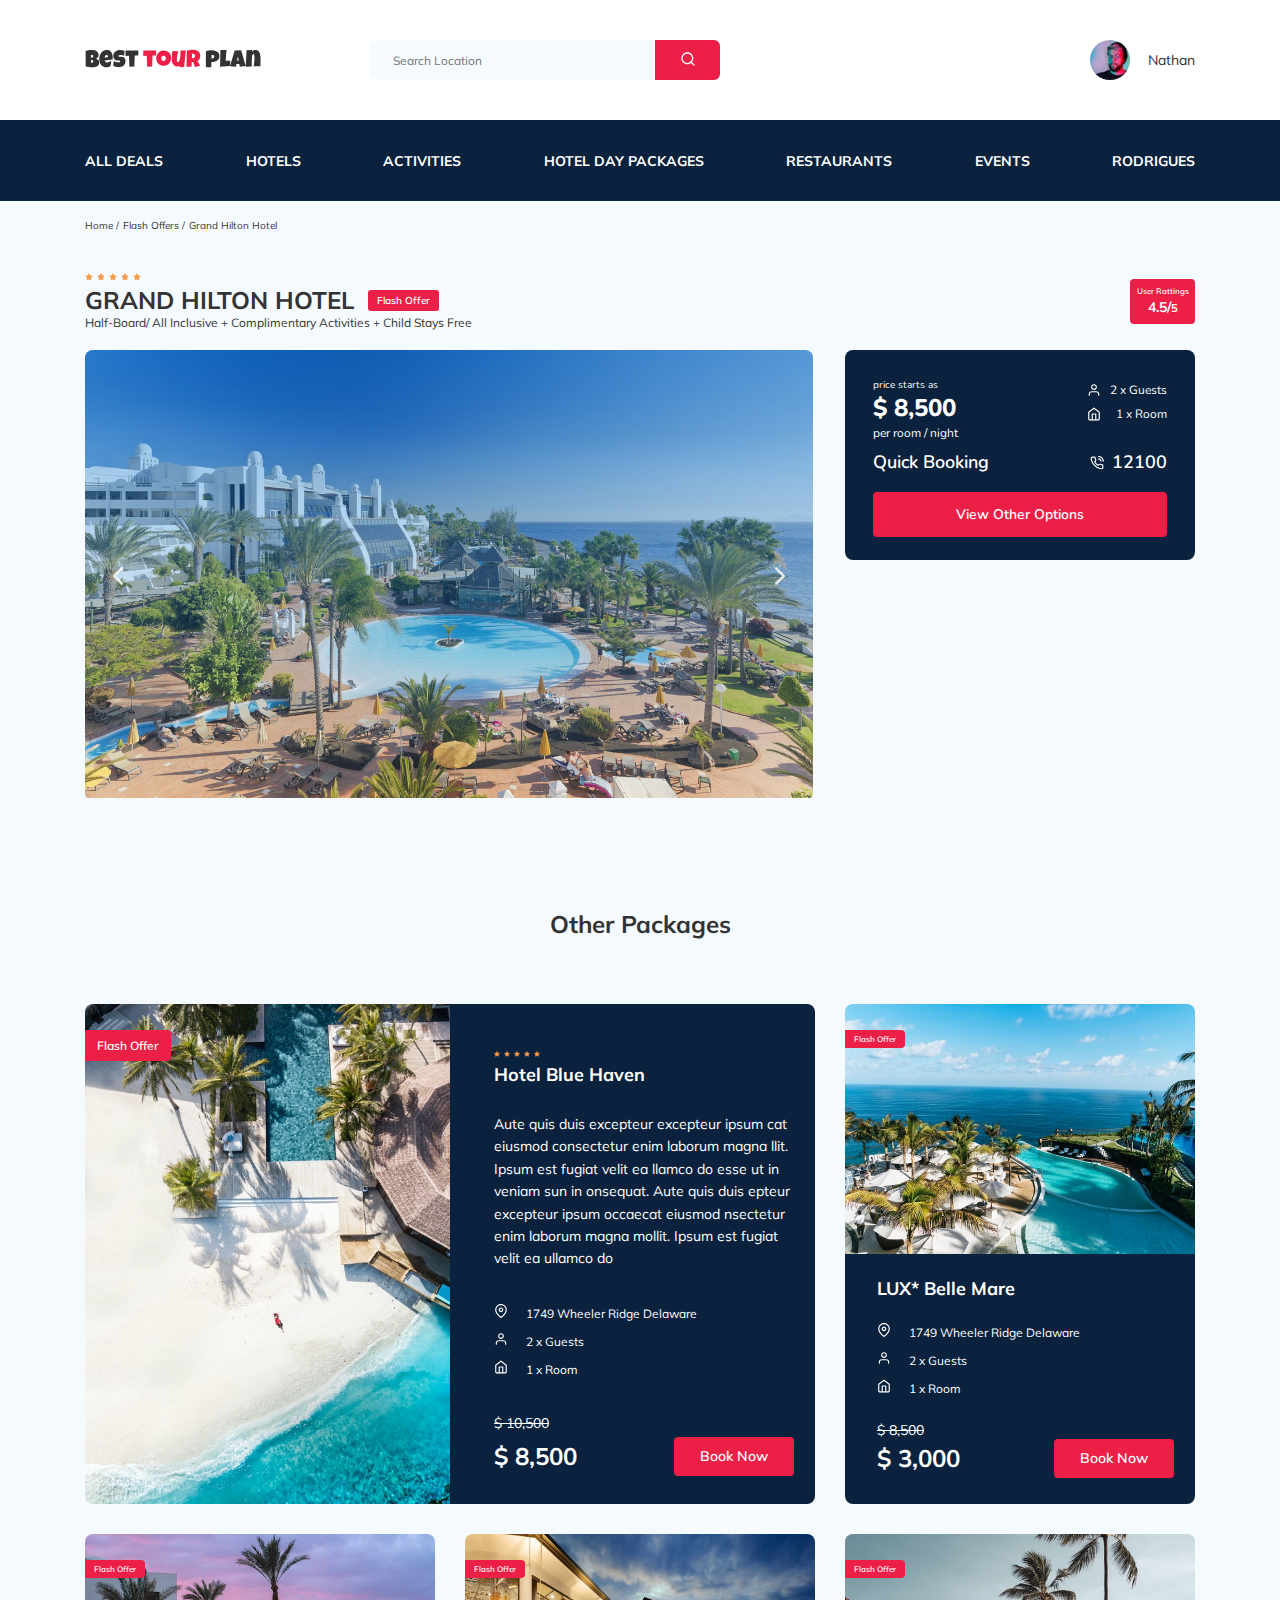
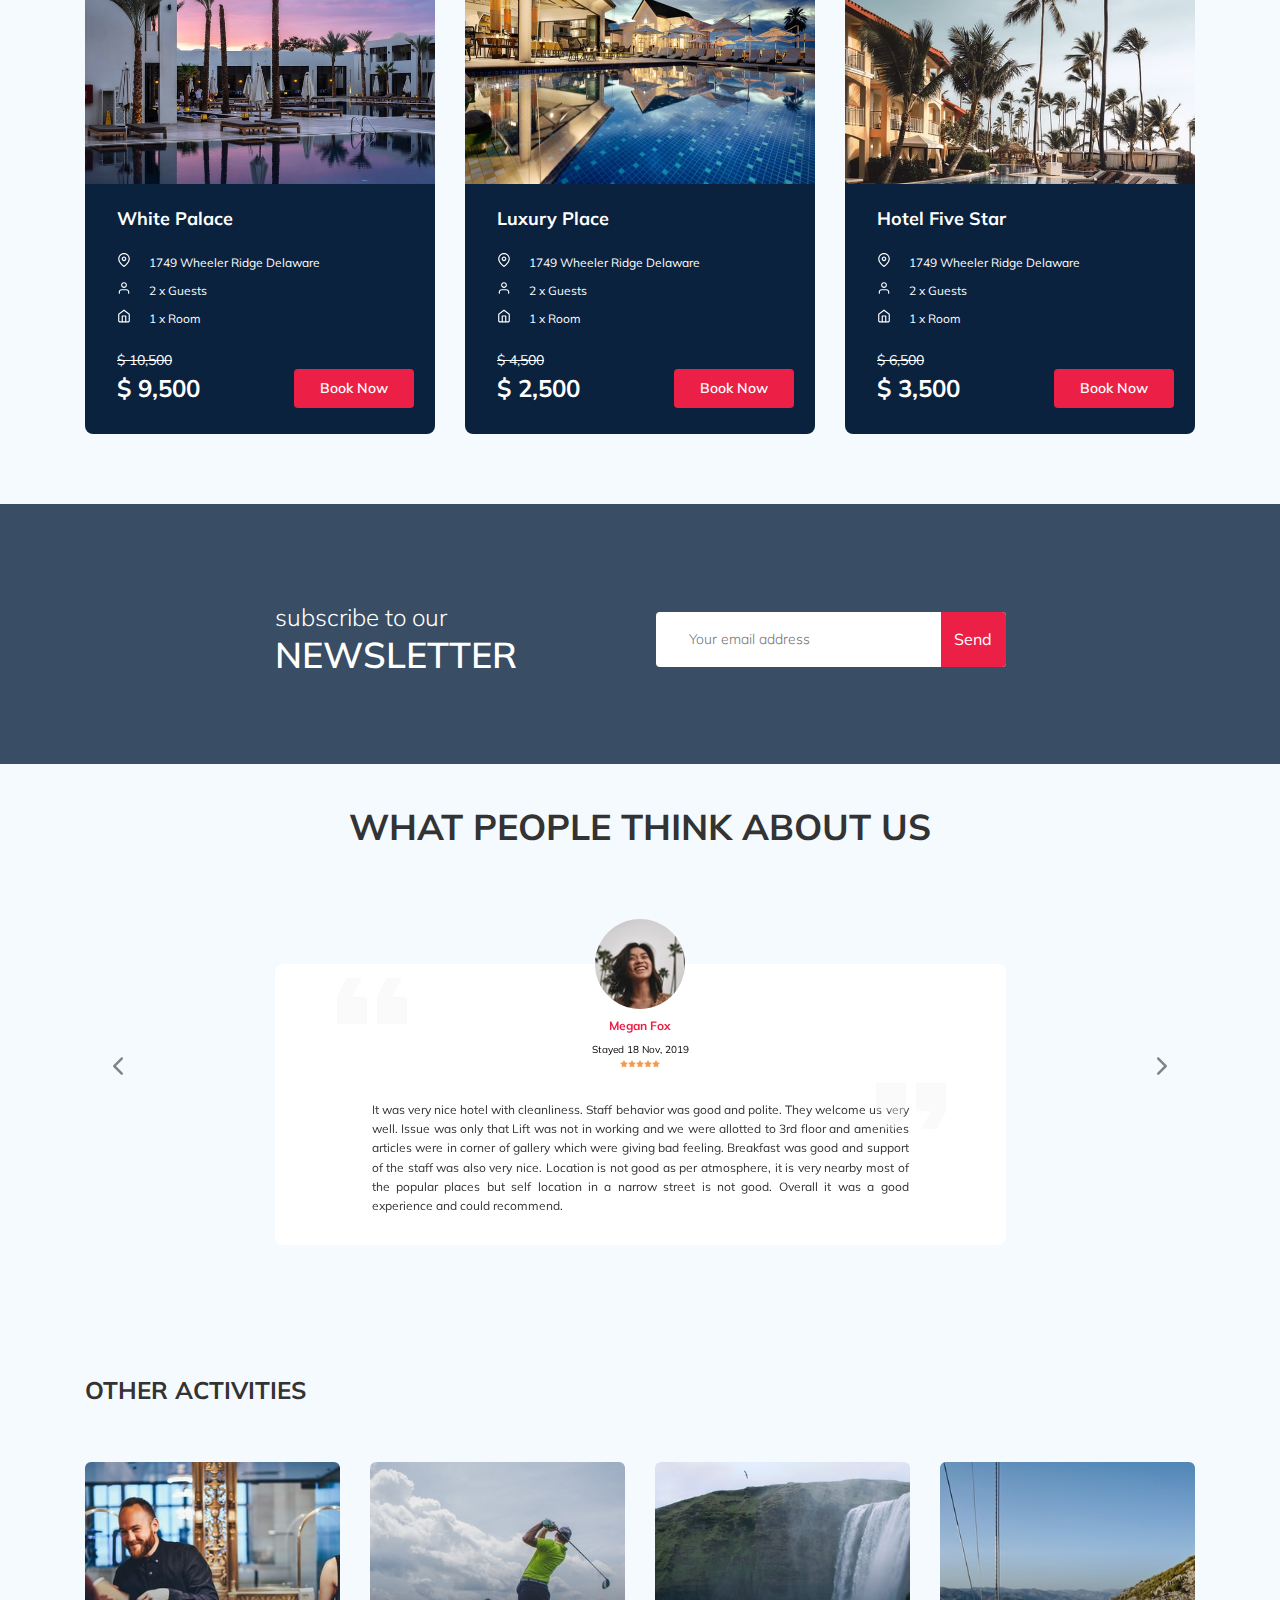
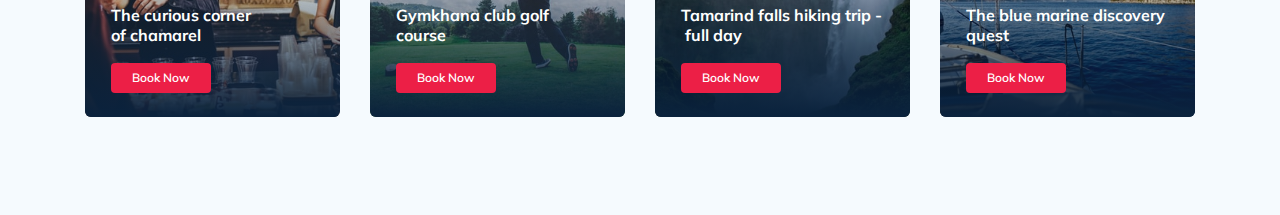
==== index.html @ cb823358 "create: fix grid elements" ====
<!DOCTYPE html>
<html lang="en">
  <head>
    <meta charset="UTF-8" />
    <meta http-equiv="X-UA-Compatible" content="IE=edge" />
    <meta name="viewport" content="width=device-width, initial-scale=1.0" />
    <link rel="stylesheet" href="css/style.css" />
    <link rel="stylesheet" href="css/swiper-bundle.min.css" />
    <script
      src="https://api-maps.yandex.ru/2.0-stable/?apikey=7d794b57-9ad5-429c-b20e-deec4b09da31&load=package.standard&lang=ru-RU"
      type="text/javascript"
    ></script>
    <title>Best Tour Plan - Hotel Booking</title>
    <link rel="preconnect" href="https://fonts.googleapis.com" />
    <link rel="preconnect" href="https://fonts.gstatic.com" crossorigin />
    <link
      href="https://fonts.googleapis.com/css2?family=Mulish:wght@400;700&family=Nunito:wght@400;600;700;800&display=swap"
      rel="stylesheet"
    />
    <script
      src="https://api-maps.yandex.ru/2.0/?load=package.standard&amp;lang=ru-RU&amp;apikey=<7d794b57-9ad5-429c-b20e-deec4b09da31>"
      type="text/javascript"
    ></script>
  </head>
  <body>
    <header class="navbar">
      <div class="container">
        <div class="navbar-top">
          <a href="#" class="logo">
            <img
              src="img/horizontal-logo.svg"
              alt="Logo: Best tour plan"
              class="logo__image"
            />
          </a>

          <form action="#" class="search navbar__search">
            <input
              type="text"
              class="search__input"
              placeholder="Search Location"
            />
            <button class="search__button">
              <img
                src="img/search.svg"
                class="search__icon"
                alt="icon: search"
              />
            </button>
          </form>

          <a href="#" class="user navbar__user">
            <img
              src="img/user-avatar.jpg"
              alt="user avatar"
              class="user__avatar"
            />
            <span class="user__name">Nathan</span>
          </a>
          <!-- /.user -->
          <button class="menu-button navbar-top__menu-button">
            <span class="menu-button__line"></span>
            <span class="menu-button__line"></span>
            <span class="menu-button__line"></span>
          </button>
        </div>
        <!-- navbar-top -->
      </div>
      <!-- /.container -->
      <div class="navbar-bottom">
        <div class="container">
          <ul class="navbar-menu">
            <li class="navbar-menu__item">
              <a href="#" class="navbar-menu__link">All Deals</a>
            </li>
            <li class="navbar-menu__item">
              <a href="#" class="navbar-menu__link">Hotels</a>
            </li>
            <li class="navbar-menu__item">
              <a href="#" class="navbar-menu__link">Activities</a>
            </li>
            <li class="navbar-menu__item">
              <a href="#" class="navbar-menu__link">Hotel Day Packages</a>
            </li>
            <li class="navbar-menu__item">
              <a href="#" class="navbar-menu__link">Restaurants</a>
            </li>
            <li class="navbar-menu__item">
              <a href="#" class="navbar-menu__link">Events</a>
            </li>
            <li class="navbar-menu__item">
              <a href="#" class="navbar-menu__link">Rodrigues</a>
            </li>
          </ul>
        </div>
        <!-- /.container -->
      </div>
      <!-- /.navbar-bottom -->
    </header>
    <nav class="breadcrump">
      <div class="container">
        <ul class="breadcrump-list">
          <li class="breadcrump-list__item">
            <a href="#" class="breadcrump-list__link">Home</a>
          </li>
          <li class="breadcrump-list__item">
            <a href="#" class="breadcrump-list__link">Flash Offers</a>
          </li>
          <li class="breadcrump-list__item">Grand Hilton Hotel</li>
        </ul>
      </div>
    </nav>
    <!-- /.breadcrump -->
    <section class="hotel">
      <div class="container">
        <div class="hotel-info">
          <div class="hotel-info__text">
            <div class="hotel-wrapper">
              <div class="stars">
                <img class="stars__img" src="img/Star.svg" alt="Star" />
                <img class="stars__img" src="img/Star.svg" alt="Star" />
                <img class="stars__img" src="img/Star.svg" alt="Star" />
                <img class="stars__img" src="img/Star.svg" alt="Star" />
                <img class="stars__img" src="img/Star.svg" alt="Star" />
              </div>
              <h1 class="hotel-name hotel-info__name">GRAND HILTON HOTEL</h1>
              <span class="offer hotel-info__offer">Flash Offer</span>
            </div>
            <!-- /.hotel-wrapper -->
            <p class="hotel-description hotel-info__description">
              Half-Board/ All Inclusive + Complimentary Activities + Child Stays
              Free
            </p>
          </div>
          <!-- /.hotel-info__text -->
          <div class="rating hotel-info__rating">
            <span class="rating__text">User Rattings</span>
            <span class="rating__counter">4.5/<small>5</small></span>
          </div>
          <!-- /.hotel-info__rating -->
        </div>
        <!-- /.hotel-info -->
        <div class="hotel-grid">
          <!-- Slider main container -->
          <div class="swiper-container hotel-slider hotel__slider">
            <!-- Additional required wrapper -->
            <div class="swiper-wrapper">
              <!-- Slides -->
              <div class="swiper-slide hotel-slider__item">
                <img
                  src="img/hotel-1.jpg"
                  class="swipe-img"
                  alt="Hotel photo"
                />
              </div>
              <div class="swiper-slide hotel-slider__item">
                <img
                  src="img/hotel-2.jpg"
                  class="swipe-img"
                  alt="Hotel photo"
                />
              </div>
              <div class="swiper-slide hotel-slider__item">
                <img
                  src="img/hotel-3.jpg"
                  class="swipe-img"
                  alt="Hotel photo"
                />
              </div>
              <div class="swiper-slide hotel-slider__item">
                <img
                  src="img/hotel-4.jpg"
                  class="swipe-img"
                  alt="Hotel photo"
                />
              </div>
              <div class="swiper-slide hotel-slider__item">
                <img
                  src="img/hotel-5.jpg"
                  class="swipe-img"
                  alt="Hotel photo"
                />
              </div>
            </div>
            <!-- If we need navigation buttons -->
            <button
              class="hotel-slider__button hotel-slider__button--prev"
            ></button>
            <button
              class="hotel-slider__button hotel-slider__button--next"
            ></button>
          </div>
          <!-- /.swiper-container -->
          <div class="hotel-right">
            <div class="booking">
              <div class="booking__info">
                <div class="booking__price">
                  <span class="booking__start">price starts as</span>
                  <strong class="booking__pricetag">$ 8,500</strong>
                  <span class="booking__per-room">per room / night</span>
                </div>
                <div class="booking__room">
                  <div class="booking__text">
                    <img
                      src="img/user.svg"
                      alt="icon: user"
                      class="booking__icon"
                    />
                    <span class="booking__description">2 x Guests</span>
                  </div>
                  <div class="booking__text">
                    <img
                      src="img/home.svg"
                      alt="icon: home"
                      class="booking__icon"
                    />
                    <span class="booking__description">1 x Room</span>
                  </div>
                </div>
                <!-- /.booking__room -->
              </div>
              <!-- /.booking__info -->
              <div class="booking__call-center">
                <span class="booking__call-text">Quick Booking</span>
                <a href="tel:12100" class="booking__call-num">
                  <img
                    src="img/phone-call.svg"
                    alt="icon:phone-call"
                    class="booking__call-icon"
                  />
                  <span class="booking__num">12100</span>
                </a>
              </div>
              <!-- /.booking__call-center -->
              <button class="button booking__button">View Other Options</button>
            </div>
            <!-- /.booking -->
            <div id="map" style="width: 347px; height: 213px"></div>
            <!-- /.map -->
          </div>
        </div>
        <!-- /.hotel-right -->
        <!-- /.hotel-grid -->
      </div>
    </section>
    <!-- /.hotel -->
    <section class="other">
      <div class="container">
        <h2 class="other-title">Other Packages</h2>
        <div class="other-package">
          <div class="package-card-0">
            <div class="package-card-1">
              <img
                src="img/other/photo-1.jpg"
                alt="Hotel photo"
                class="package-card-1__img"
              />
              <span class="flash-sale">Flash Offer</span>
            </div>
            <!-- /.package-card-1 -->
            <div class="package-card-2">
              <div class="package-card-2__stars">
                <img
                  class="package-card-2__stars--img"
                  src="img/Star.svg"
                  alt="Star"
                />
                <img
                  class="package-card-2__stars--img"
                  src="img/Star.svg"
                  alt="Star"
                />
                <img
                  class="package-card-2__stars--img"
                  src="img/Star.svg"
                  alt="Star"
                />
                <img
                  class="package-card-2__stars--img"
                  src="img/Star.svg"
                  alt="Star"
                />
                <img
                  class="package-card-2__stars--img"
                  src="img/Star.svg"
                  alt="Star"
                />
              </div>
              <h2 class="package-card-2__title">Hotel Blue Haven</h2>
              <p class="package-card-2__text">
                Aute quis duis excepteur excepteur ipsum cat eiusmod consectetur
                enim laborum magna llit. Ipsum est fugiat velit ea llamco do
                esse ut in veniam sun in onsequat. Aute quis duis epteur
                excepteur ipsum occaecat eiusmod nsectetur enim laborum magna
                mollit. Ipsum est fugiat velit ea ullamco do
              </p>
              <!-- /.package-card-2__text -->
              <div class="package-card-2__geo">
                <img src="img/other/map-pin.svg" alt="geo" />
                <span class="package-card-2__geo--text"
                  >1749 Wheeler Ridge Delaware</span
                >
              </div>
              <!-- /.package-card-2__geo -->
              <div class="package-card-2__guests">
                <img src="img/other/user.svg" alt="guests" />
                <span class="package-card-2__guests--text">2 x Guests</span>
              </div>
              <!-- /.package-card-2__guests -->
              <div class="package-card-2__rooms">
                <img src="img/other/home.svg" alt="rooms" />
                <span class="package-card-2__rooms--text">1 x Room</span>
              </div>
              <!-- /.package-card-2__rooms -->
              <span class="package-card-2__price">$ 10,500</span>
              <div class="package-card-2__pricetag">
                <span class="package-card-2__pricetag--old">$ 8,500</span>
                <button class="package-card-2__pricetag--button">
                  Book Now
                </button>
              </div>
              <!-- /.package-card-2__pricetag -->
            </div>
            <!-- /.package-card-2 -->
          </div>
          <!-- /.package-card-0 -->
          <div class="package-card-3 card-first">
            <div class="package-card-3__image">
              <img
                src="img/other/photo-2.jpg"
                alt="Hotel-photo"
                class="package-card-3__image--img"
              />
              <span class="flash-sale__two">Flash Offer</span>
            </div>
            <!-- /.package-card-3__image -->
            <div class="package-card-3__base">
              <h2 class="package-card-3__title">LUX* Belle Mare</h2>
              <div class="package-card-3__geo">
                <img src="img/other/map-pin.svg" alt="geo" />
                <span class="package-card-3__geo--text"
                  >1749 Wheeler Ridge Delaware</span
                >
              </div>
              <!-- /.package-card-3__geo -->
              <div class="package-card-3__guests">
                <img src="img/other/user.svg" alt="guests" />
                <span class="package-card-3__guests--text">2 x Guests</span>
              </div>
              <!-- /.package-card-3__guests -->
              <div class="package-card-3__rooms">
                <img src="img/other/home.svg" alt="rooms" />
                <span class="package-card-3__rooms--text">1 x Room</span>
              </div>
              <!-- /.package-card-3__rooms -->
              <span class="package-card-3__price">$ 8,500</span>
              <div class="package-card-3__pricetag">
                <span class="package-card-3__pricetag--old">$ 3,000</span>
                <button class="package-card-3__pricetag--button">
                  Book Now
                </button>
              </div>
              <!-- /.package-card-3__pricetag -->
            </div>
          </div>
          <!-- /.package-card-3 -->
          <div class="package-card-3 card-second">
            <div class="package-card-3__image">
              <img
                src="img/other/photo-3.jpg"
                alt="Hotel-photo"
                class="package-card-3__image--img"
              />
              <span class="flash-sale__two">Flash Offer</span>
            </div>
            <!-- /.package-card-3__image -->
            <div class="package-card-3__base">
              <h2 class="package-card-3__title">White Palace</h2>
              <div class="package-card-3__geo">
                <img src="img/other/map-pin.svg" alt="geo" />
                <span class="package-card-3__geo--text"
                  >1749 Wheeler Ridge Delaware</span
                >
              </div>
              <!-- /.package-card-3__geo -->
              <div class="package-card-3__guests">
                <img src="img/other/user.svg" alt="guests" />
                <span class="package-card-3__guests--text">2 x Guests</span>
              </div>
              <!-- /.package-card-3__guests -->
              <div class="package-card-3__rooms">
                <img src="img/other/home.svg" alt="rooms" />
                <span class="package-card-3__rooms--text">1 x Room</span>
              </div>
              <!-- /.package-card-3__rooms -->
              <span class="package-card-3__price">$ 10,500</span>
              <div class="package-card-3__pricetag">
                <span class="package-card-3__pricetag--old">$ 9,500</span>
                <button class="package-card-3__pricetag--button">
                  Book Now
                </button>
              </div>
              <!-- /.package-card-3__pricetag -->
            </div>
          </div>
          <!-- /.package-card-3 -->
          <div class="package-card-3 card-three">
            <div class="package-card-3__image">
              <img
                src="img/other/photo-4.jpg"
                alt="Hotel-photo"
                class="package-card-3__image--img"
              />
              <span class="flash-sale__two">Flash Offer</span>
            </div>
            <!-- /.package-card-3__image -->
            <div class="package-card-3__base">
              <h2 class="package-card-3__title">Luxury Place</h2>
              <div class="package-card-3__geo">
                <img src="img/other/map-pin.svg" alt="geo" />
                <span class="package-card-3__geo--text"
                  >1749 Wheeler Ridge Delaware</span
                >
              </div>
              <!-- /.package-card-3__geo -->
              <div class="package-card-3__guests">
                <img src="img/other/user.svg" alt="guests" />
                <span class="package-card-3__guests--text">2 x Guests</span>
              </div>
              <!-- /.package-card-3__guests -->
              <div class="package-card-3__rooms">
                <img src="img/other/home.svg" alt="rooms" />
                <span class="package-card-3__rooms--text">1 x Room</span>
              </div>
              <!-- /.package-card-3__rooms -->
              <span class="package-card-3__price">$ 4,500</span>
              <div class="package-card-3__pricetag">
                <span class="package-card-3__pricetag--old">$ 2,500</span>
                <button class="package-card-3__pricetag--button">
                  Book Now
                </button>
              </div>
              <!-- /.package-card-3__pricetag -->
            </div>
          </div>
          <!-- /.package-card-3 -->
          <div class="package-card-3 card-four">
            <div class="package-card-3__image">
              <img
                src="img/other/photo-5.jpg"
                alt="Hotel-photo"
                class="package-card-3__image--img"
              />
              <span class="flash-sale__two">Flash Offer</span>
            </div>
            <!-- /.package-card-3__image -->
            <div class="package-card-3__base">
              <h2 class="package-card-3__title">Hotel Five Star</h2>
              <div class="package-card-3__geo">
                <img src="img/other/map-pin.svg" alt="geo" />
                <span class="package-card-3__geo--text"
                  >1749 Wheeler Ridge Delaware</span
                >
              </div>
              <!-- /.package-card-3__geo -->
              <div class="package-card-3__guests">
                <img src="img/other/user.svg" alt="guests" />
                <span class="package-card-3__guests--text">2 x Guests</span>
              </div>
              <!-- /.package-card-3__guests -->
              <div class="package-card-3__rooms">
                <img src="img/other/home.svg" alt="rooms" />
                <span class="package-card-3__rooms--text">1 x Room</span>
              </div>
              <!-- /.package-card-3__rooms -->
              <span class="package-card-3__price">$ 6,500</span>
              <div class="package-card-3__pricetag">
                <span class="package-card-3__pricetag--old">$ 3,500</span>
                <button class="package-card-3__pricetag--button">
                  Book Now
                </button>
              </div>
              <!-- /.package-card-3__pricetag -->
            </div>
          </div>
          <!-- /.package-card-3 -->
        </div>
        <!-- /.other-package -->
      </div>
      <!-- /.container -->
    </section>
    <!-- /.other-packages -->
    <section
      class="newsletter"
      data-parallax="scroll"
      data-image-src="img/newsletter-bg.jpg"
    >
      <div class="newsletter-wrapper">
        <h2 class="newsletter-title">
          subscribe to our
          <span class="newsletter-title__strong">Newsletter</span>
        </h2>
        <form action="#" class="subscribe newsletter__subscribe">
          <input
            type="text"
            class="subscribe__input"
            placeholder="Your email address"
          />
          <button class="subscribe__button">Send</button>
        </form>
        <!-- /.newsletter-title -->
      </div>
      <!-- /.newsletter-wrapper -->
    </section>
    <!-- /.newsletter -->
    <section class="reviews">
      <div class="container">
        <h2 class="reviews__title">What people think about&nbsp;us</h2>
        <!-- /.reviews-title -->
        <div class="swiper-container reviews-slider">
          <div class="swiper-wrapper">
            <!-- Slides -->
            <div class="swiper-slide">
              <div class="reviews-slider__item">
                <div class="reviews-slider__profile">
                  <img
                    src="img/reviews-avatar.jpg"
                    alt="avatar: Megan Fox"
                    class="reviews-slider__avatar"
                  />
                  <h3 class="reviews-slider__username">Megan Fox</h3>
                  <span class="reviews-slider__date">Stayed 18 Nov, 2019</span>
                  <div class="reviews-slider__rating">
                    <img src="img/Star.svg" alt="Star" />
                    <img src="img/Star.svg" alt="Star" />
                    <img src="img/Star.svg" alt="Star" />
                    <img src="img/Star.svg" alt="Star" />
                    <img src="img/Star.svg" alt="Star" />
                  </div>
                  <!-- /.rating -->
                </div>
                <!-- /.reviews-slider__profile -->
                <p class="reviews-slider__text">
                  It was very nice hotel with cleanliness. Staff behavior was
                  good and polite. They welcome us very well. Issue was only
                  that Lift was not in working and we were allotted to 3rd floor
                  and amenities articles were in corner of gallery which were
                  giving bad feeling. Breakfast was good and support of the
                  staff was also very nice. Location is not good as per
                  atmosphere, it is very nearby most of the popular places but
                  self location in a narrow street is not good. Overall it was a
                  good experience and could recommend.
                </p>
                <!-- /.reviews-slider__text -->
              </div>
            </div>
            <div class="swiper-slide">
              <div class="reviews-slider__item">
                <div class="reviews-slider__profile">
                  <img
                    src="img/reviews-avatar-2.jpg"
                    alt="avatar: Mario Bamonte"
                    class="reviews-slider__avatar"
                  />
                  <h3 class="reviews-slider__username">Mario Bamonte</h3>
                  <span class="reviews-slider__date">Stayed 13 Aug, 2018</span>
                  <div class="reviews-slider__rating">
                    <img src="img/Star.svg" alt="Star" />
                    <img src="img/Star.svg" alt="Star" />
                    <img src="img/Star.svg" alt="Star" />
                    <img src="img/Star.svg" alt="Star" />
                    <img src="img/Star.svg" alt="Star" />
                  </div>
                  <!-- /.rating -->
                </div>
                <!-- /.reviews-slider__profile -->
                <p class="reviews-slider__text">
                  Lorem ipsum dolor sit amet consectetur adipisicing elit.
                  Impedit omnis velit molestiae tempore officiis blanditiis,
                  pariatur temporibus facilis dolores possimus in voluptatum ab
                  maiores, non porro! Et cum iure consectetur?Lorem, ipsum dolor
                  sit amet consectetur adipisicing elit. Ipsam optio quibusdam
                  est praesentium officiis. Recusandae cum qui, vero nesciunt
                  modi iure est odio velit corrupti libero culpa dolorum dolores
                  exercitationem.
                </p>
                <!-- /.reviews-slider__text -->
              </div>
            </div>
            <div class="swiper-slide">
              <div class="reviews-slider__item">
                <div class="reviews-slider__profile">
                  <img
                    src="img/reviews-avatar-3.jpg"
                    alt="avatar: Lisa Reigan"
                    class="reviews-slider__avatar"
                  />
                  <h3 class="reviews-slider__username">Lisa Reigan</h3>
                  <span class="reviews-slider__date">Stayed 17 Nov, 2019</span>
                  <div class="reviews-slider__rating">
                    <img src="img/Star.svg" alt="Star" />
                    <img src="img/Star.svg" alt="Star" />
                    <img src="img/Star.svg" alt="Star" />
                    <img src="img/Star.svg" alt="Star" />
                    <img src="img/Star.svg" alt="Star" />
                  </div>
                  <!-- /.rating -->
                </div>
                <!-- /.reviews-slider__profile -->
                <p class="reviews-slider__text">
                  Lorem ipsum dolor sit amet consectetur adipisicing elit.
                  Eveniet mollitia nulla vel possimus beatae, excepturi vitae a
                  culpa quae, aperiam deserunt tempora repudiandae repellat.
                  Aspernatur blanditiis, esse voluptates quae ad exercitationem
                  necessitatibus odit sed numquam. Quis fuga minima repellendus
                  veniam necessitatibus maxime hic nisi nemo et ex adipisci
                  dignissimos architecto sit repellat perspiciatis deserunt
                  asperiores amet nostrum incidunt esse deleniti ipsam sunt,
                  delectus itaque?
                </p>
                <!-- /.reviews-slider__text -->
              </div>
            </div>
            <div class="swiper-slide">
              <div class="reviews-slider__item">
                <div class="reviews-slider__profile">
                  <img
                    src="img/reviews-avatar-4.jpg"
                    alt="avatar: Billie Miligan"
                    class="reviews-slider__avatar"
                  />
                  <h3 class="reviews-slider__username">Billie Miligan</h3>
                  <span class="reviews-slider__date">Stayed 30 Dec, 2017</span>
                  <div class="reviews-slider__rating">
                    <img src="img/Star.svg" alt="Star" />
                    <img src="img/Star.svg" alt="Star" />
                    <img src="img/Star.svg" alt="Star" />
                    <img src="img/Star.svg" alt="Star" />
                    <img src="img/Star.svg" alt="Star" />
                  </div>
                  <!-- /.rating -->
                </div>
                <!-- /.reviews-slider__profile -->
                <p class="reviews-slider__text">
                  Lorem ipsum dolor sit, amet consectetur adipisicing elit.
                  Natus magni esse cum quam ab harum! Natus aliquid modi
                  molestias, sint aut explicabo recusandae nihil dignissimos
                  quos architecto, laudantium ut! Dignissimos impedit ipsum
                  doloremque laboriosam, adipisci quod ducimus minima earum
                  asperiores voluptas! Doloremque iste error cumque dicta ullam
                  laudantium, porro consequatur saepe recusandae? Quidem iure
                  sapiente non asperiores ducimus nulla repellat quas velit,
                  vitae tempore?
                </p>
                <!-- /.reviews-slider__text -->
              </div>
            </div>
            <!-- /.swiper-slide -->
          </div>
          <!-- /.swiper-wrapper -->

          <!-- If we need navigation buttons -->
          <button
            class="reviews-slider__button reviews-slider__button--prev"
          ></button>
          <button
            class="reviews-slider__button reviews-slider__button--next"
          ></button>
        </div>
        <!-- /.reviews-slider -->
      </div>
      <!-- /.container -->
    </section>
    <!-- /.reviews -->
    <section class="activities">
      <div class="container">
        <h2 class="activities__title">Other Activities</h2>
        <div class="activities-wrapper">
          <div class="card">
            <img
              src="img/activities-img-1.jpg"
              alt="The curious corner of chamarel"
              class="card__image"
            />
            <h3 class="card__title card__title--one">
              The curious corner of&nbsp;chamarel
            </h3>
            <button class="card__button">Book Now</button>
          </div>
          <!-- /.card -->
          <div class="card">
            <img
              src="img/activities-img-2.jpg"
              alt="Gymkhana club golf course"
              class="card__image"
            />
            <h3 class="card__title card__title--two">
              Gymkhana club golf course
            </h3>
            <button class="card__button">Book Now</button>
          </div>
          <!-- /.card -->
          <div class="card">
            <img
              src="img/activities-img-3.jpg"
              alt="Tamarind falls hiking trip - full day"
              class="card__image"
            />
            <h3 class="card__title card__title--three">
              Tamarind falls hiking trip&nbsp;-&nbsp;full day
            </h3>
            <button class="card__button">Book Now</button>
          </div>
          <!-- /.card -->
          <div class="card">
            <img
              src="img/activities-img-4.jpg"
              alt="The blue marine discovery quest"
              class="card__image"
            />
            <h3 class="card__title card__title--four">
              The blue marine discovery quest
            </h3>
            <button class="card__button">Book Now</button>
          </div>
          <!-- /.card -->
        </div>
        <!-- /.activities-wrapper -->
      </div>
      <!-- /.container -->
    </section>
    <!-- /.activities -->
    <script src="js/swiper-bundle.min.js"></script>
    <script src="https://ajax.googleapis.com/ajax/libs/jquery/1.11.0/jquery.min.js"></script>
    <script src="js/parallax.min.js"></script>
    <script src="js/mapbasics.js"></script>
    <script src="js/main.js"></script>
  </body>
</html>
---- css/style.css ----
* {
  -webkit-box-sizing: border-box;
          box-sizing: border-box;
}

body {
  font-family: 'Mulish', sans-serif;
  background-color: #F5FAFE;
  color: #333333;
}

.container {
  max-width: 1110px;
  margin: auto;
}

img {
  max-width: 100%;
  -o-object-fit: cover;
     object-fit: cover;
}

/*! normalize.css v8.0.1 | MIT License | github.com/necolas/normalize.css */
/* Document
   ========================================================================== */
/**
 * 1. Correct the line height in all browsers.
 * 2. Prevent adjustments of font size after orientation changes in iOS.
 */
html {
  line-height: 1.15;
  /* 1 */
  -webkit-text-size-adjust: 100%;
  /* 2 */
}

/* Sections
   ========================================================================== */
/**
 * Remove the margin in all browsers.
 */
body {
  margin: 0;
}

/**
 * Render the `main` element consistently in IE.
 */
main {
  display: block;
}

/**
 * Correct the font size and margin on `h1` elements within `section` and
 * `article` contexts in Chrome, Firefox, and Safari.
 */
h1 {
  font-size: 2em;
  margin: 0.67em 0;
}

/* Grouping content
   ========================================================================== */
/**
 * 1. Add the correct box sizing in Firefox.
 * 2. Show the overflow in Edge and IE.
 */
hr {
  -webkit-box-sizing: content-box;
          box-sizing: content-box;
  /* 1 */
  height: 0;
  /* 1 */
  overflow: visible;
  /* 2 */
}

/**
 * 1. Correct the inheritance and scaling of font size in all browsers.
 * 2. Correct the odd `em` font sizing in all browsers.
 */
pre {
  font-family: monospace, monospace;
  /* 1 */
  font-size: 1em;
  /* 2 */
}

/* Text-level semantics
   ========================================================================== */
/**
 * Remove the gray background on active links in IE 10.
 */
a {
  background-color: transparent;
}

/**
 * 1. Remove the bottom border in Chrome 57-
 * 2. Add the correct text decoration in Chrome, Edge, IE, Opera, and Safari.
 */
abbr[title] {
  border-bottom: none;
  /* 1 */
  text-decoration: underline;
  /* 2 */
  -webkit-text-decoration: underline dotted;
          text-decoration: underline dotted;
  /* 2 */
}

/**
 * Add the correct font weight in Chrome, Edge, and Safari.
 */
b,
strong {
  font-weight: bolder;
}

/**
 * 1. Correct the inheritance and scaling of font size in all browsers.
 * 2. Correct the odd `em` font sizing in all browsers.
 */
code,
kbd,
samp {
  font-family: monospace, monospace;
  /* 1 */
  font-size: 1em;
  /* 2 */
}

/**
 * Add the correct font size in all browsers.
 */
small {
  font-size: 80%;
}

/**
 * Prevent `sub` and `sup` elements from affecting the line height in
 * all browsers.
 */
sub,
sup {
  font-size: 75%;
  line-height: 0;
  position: relative;
  vertical-align: baseline;
}

sub {
  bottom: -0.25em;
}

sup {
  top: -0.5em;
}

/* Embedded content
   ========================================================================== */
/**
 * Remove the border on images inside links in IE 10.
 */
img {
  border-style: none;
}

/* Forms
   ========================================================================== */
/**
 * 1. Change the font styles in all browsers.
 * 2. Remove the margin in Firefox and Safari.
 */
button,
input,
optgroup,
select,
textarea {
  font-family: inherit;
  /* 1 */
  font-size: 100%;
  /* 1 */
  line-height: 1.15;
  /* 1 */
  margin: 0;
  /* 2 */
}

/**
 * Show the overflow in IE.
 * 1. Show the overflow in Edge.
 */
button,
input {
  /* 1 */
  overflow: visible;
}

/**
 * Remove the inheritance of text transform in Edge, Firefox, and IE.
 * 1. Remove the inheritance of text transform in Firefox.
 */
button,
select {
  /* 1 */
  text-transform: none;
}

/**
 * Correct the inability to style clickable types in iOS and Safari.
 */
button,
[type="button"],
[type="reset"],
[type="submit"] {
  -webkit-appearance: button;
}

/**
 * Remove the inner border and padding in Firefox.
 */
button::-moz-focus-inner,
[type="button"]::-moz-focus-inner,
[type="reset"]::-moz-focus-inner,
[type="submit"]::-moz-focus-inner {
  border-style: none;
  padding: 0;
}

/**
 * Restore the focus styles unset by the previous rule.
 */
button:-moz-focusring,
[type="button"]:-moz-focusring,
[type="reset"]:-moz-focusring,
[type="submit"]:-moz-focusring {
  outline: 1px dotted ButtonText;
}

/**
 * Correct the padding in Firefox.
 */
fieldset {
  padding: 0.35em 0.75em 0.625em;
}

/**
 * 1. Correct the text wrapping in Edge and IE.
 * 2. Correct the color inheritance from `fieldset` elements in IE.
 * 3. Remove the padding so developers are not caught out when they zero out
 *    `fieldset` elements in all browsers.
 */
legend {
  -webkit-box-sizing: border-box;
          box-sizing: border-box;
  /* 1 */
  color: inherit;
  /* 2 */
  display: table;
  /* 1 */
  max-width: 100%;
  /* 1 */
  padding: 0;
  /* 3 */
  white-space: normal;
  /* 1 */
}

/**
 * Add the correct vertical alignment in Chrome, Firefox, and Opera.
 */
progress {
  vertical-align: baseline;
}

/**
 * Remove the default vertical scrollbar in IE 10+.
 */
textarea {
  overflow: auto;
}

/**
 * 1. Add the correct box sizing in IE 10.
 * 2. Remove the padding in IE 10.
 */
[type="checkbox"],
[type="radio"] {
  -webkit-box-sizing: border-box;
          box-sizing: border-box;
  /* 1 */
  padding: 0;
  /* 2 */
}

/**
 * Correct the cursor style of increment and decrement buttons in Chrome.
 */
[type="number"]::-webkit-inner-spin-button,
[type="number"]::-webkit-outer-spin-button {
  height: auto;
}

/**
 * 1. Correct the odd appearance in Chrome and Safari.
 * 2. Correct the outline style in Safari.
 */
[type="search"] {
  -webkit-appearance: textfield;
  /* 1 */
  outline-offset: -2px;
  /* 2 */
}

/**
 * Remove the inner padding in Chrome and Safari on macOS.
 */
[type="search"]::-webkit-search-decoration {
  -webkit-appearance: none;
}

/**
 * 1. Correct the inability to style clickable types in iOS and Safari.
 * 2. Change font properties to `inherit` in Safari.
 */
::-webkit-file-upload-button {
  -webkit-appearance: button;
  /* 1 */
  font: inherit;
  /* 2 */
}

/* Interactive
   ========================================================================== */
/*
 * Add the correct display in Edge, IE 10+, and Firefox.
 */
details {
  display: block;
}

/*
 * Add the correct display in all browsers.
 */
summary {
  display: list-item;
}

/* Misc
   ========================================================================== */
/**
 * Add the correct display in IE 10+.
 */
template {
  display: none;
}

/**
 * Add the correct display in IE 10.
 */
[hidden] {
  display: none;
}

.navbar {
  background-color: #fff;
}

.navbar-top {
  display: -webkit-box;
  display: -ms-flexbox;
  display: flex;
  -webkit-box-align: center;
      -ms-flex-align: center;
          align-items: center;
  -webkit-box-pack: justify;
      -ms-flex-pack: justify;
          justify-content: space-between;
  padding-top: 40px;
  padding-bottom: 40px;
}

.navbar-top__menu-button {
  display: none;
}

.navbar__search {
  margin-right: auto;
  margin-left: 108px;
}

.navbar-bottom {
  background-color: #0A223D;
}

.navbar-menu {
  list-style: none;
  margin: 0;
  padding: 31px 0;
  display: -webkit-box;
  display: -ms-flexbox;
  display: flex;
  -webkit-box-align: center;
      -ms-flex-align: center;
          align-items: center;
  -webkit-box-pack: justify;
      -ms-flex-pack: justify;
          justify-content: space-between;
  color: #fff;
}

.navbar-menu__link {
  color: inherit;
  text-decoration: none;
  text-transform: uppercase;
  font-size: 14px;
  line-height: 18px;
  font-weight: 700;
}

.logo {
  width: 177px;
}

.search {
  display: -webkit-box;
  display: -ms-flexbox;
  display: flex;
  position: relative;
  overflow: hidden;
  border-radius: 6px;
  height: 40px;
}

.search__input {
  width: 350px;
  height: 100%;
  padding-left: 23px;
  padding-right: 75px;
  background-color: #F5FAFE;
  border: none;
  font-size: 12px;
  line-height: 15px;
  color: #333333;
}

.search__button {
  position: absolute;
  top: 0;
  right: 0;
  width: 65px;
  height: 100%;
  border: none;
  background-color: #EC1F46;
}

.search__icon {
  padding: 10px;
}

.user {
  display: -webkit-box;
  display: -ms-flexbox;
  display: flex;
  -webkit-box-align: center;
      -ms-flex-align: center;
          align-items: center;
  text-decoration: none;
}

.user__avatar {
  width: 40px;
  height: 40px;
  border-radius: 50%;
  -o-object-fit: cover;
     object-fit: cover;
}

.user__name {
  margin-left: 18px;
  font-size: 14px;
  line-height: 18px;
  color: #333333;
}

.breadcrump-list {
  display: -webkit-box;
  display: -ms-flexbox;
  display: flex;
  -webkit-box-align: center;
      -ms-flex-align: center;
          align-items: center;
  padding: 18px 0;
  margin: 0;
  list-style: none;
}

.breadcrump-list__item {
  font-size: 10px;
  line-height: 13px;
}

.breadcrump-list__item:not(:last-child)::after {
  content: '/';
  margin-right: 4px;
}

.breadcrump-list__link {
  text-decoration: none;
  color: inherit;
}

.hotel {
  padding-top: 23px;
  padding-bottom: 70px;
}

.hotel-info {
  display: -webkit-box;
  display: -ms-flexbox;
  display: flex;
  -webkit-box-align: center;
      -ms-flex-align: center;
          align-items: center;
  -webkit-box-pack: justify;
      -ms-flex-pack: justify;
          justify-content: space-between;
  padding-bottom: 20px;
}

.hotel-info__offer {
  margin-left: 14px;
  margin-top: 4px;
}

.hotel-info__name {
  margin-top: 4px;
  margin-bottom: 0;
}

.hotel-info__description {
  margin: 0;
}

.hotel-name {
  font-weight: bold;
  font-size: 24px;
  line-height: 30px;
}

.hotel-wrapper {
  display: -webkit-box;
  display: -ms-flexbox;
  display: flex;
  -ms-flex-wrap: wrap;
      flex-wrap: wrap;
  -webkit-box-align: center;
      -ms-flex-align: center;
          align-items: center;
}

.hotel-description {
  font-size: 12px;
  line-height: 15px;
}

.hotel-grid {
  display: -webkit-box;
  display: -ms-flexbox;
  display: flex;
  -webkit-box-pack: justify;
      -ms-flex-pack: justify;
          justify-content: space-between;
}

.hotel-right {
  display: -webkit-box;
  display: -ms-flexbox;
  display: flex;
  -webkit-box-orient: vertical;
  -webkit-box-direction: normal;
      -ms-flex-direction: column;
          flex-direction: column;
  -webkit-box-pack: justify;
      -ms-flex-pack: justify;
          justify-content: space-between;
}

.hotel-slider {
  width: 728px;
  margin-left: 0;
  margin-right: 30px;
}

.hotel-slider__item {
  position: relative;
  width: 100%;
  height: 450px;
  border-radius: 8px;
  overflow: hidden;
}

.hotel-slider__item::after {
  content: '';
  position: absolute;
  height: 100%;
  width: 100%;
  top: 0;
  bottom: 0;
  right: 0;
  left: 0;
  background: -webkit-gradient(linear, left top, left bottom, from(rgba(0, 122, 223, 0.48)), to(rgba(255, 255, 255, 0.128)));
  background: linear-gradient(180deg, rgba(0, 122, 223, 0.48) 0%, rgba(255, 255, 255, 0.128) 100%);
  z-index: 15;
}

.hotel-slider__button {
  position: absolute;
  top: 50%;
  -webkit-transform: translateY(-50%);
          transform: translateY(-50%);
  z-index: 99;
  width: 30px;
  height: 30px;
  border: none;
  cursor: pointer;
  background-repeat: no-repeat;
  background-position: center;
  background-size: 10px;
  background-color: transparent;
}

.hotel-slider__button--next {
  right: 18px;
  background-image: url(../img/next.svg);
}

.hotel-slider__button--prev {
  left: 18px;
  background-image: url(../img/prev.svg);
}

.stars {
  -ms-flex-preferred-size: 100%;
      flex-basis: 100%;
  height: 8px;
  display: -webkit-box;
  display: -ms-flexbox;
  display: flex;
}

.stars__img {
  margin-right: 4px;
}

.offer {
  font-weight: 600;
  font-size: 10px;
  line-height: 13px;
  padding: 4px 9px;
  background-color: #EC1F46;
  border-radius: 3px;
  color: #fff;
}

.rating {
  max-width: 65px;
  min-height: 45px;
  text-align: center;
  color: #fff;
  background-color: #EC1F46;
  border-radius: 4px;
}

.rating__text {
  font-weight: 600;
  font-size: 8px;
  line-height: 10px;
}

.rating__counter {
  font-weight: bold;
  font-size: 14px;
  line-height: 18px;
}

.booking {
  background-color: #0A223D;
  color: #fff;
  border-radius: 8px;
  width: 350px;
  height: 210px;
  padding: 28px;
  margin-bottom: 27px;
}

.booking__info {
  display: -webkit-box;
  display: -ms-flexbox;
  display: flex;
  -webkit-box-pack: justify;
      -ms-flex-pack: justify;
          justify-content: space-between;
  margin-bottom: 9px;
}

.booking__price {
  display: -webkit-box;
  display: -ms-flexbox;
  display: flex;
  -webkit-box-orient: vertical;
  -webkit-box-direction: normal;
      -ms-flex-direction: column;
          flex-direction: column;
}

.booking__start {
  font-family: Nunito;
  font-size: 10px;
  line-height: 14px;
}

.booking__pricetag {
  font-family: Nunito;
  font-weight: 800;
  font-size: 24px;
  line-height: 33px;
}

.booking__per-room {
  font-family: Nunito;
  font-size: 12px;
  line-height: 16px;
}

.booking__room {
  margin-top: 4px;
}

.booking__text {
  display: -webkit-box;
  display: -ms-flexbox;
  display: flex;
  -webkit-box-align: center;
      -ms-flex-align: center;
          align-items: center;
  -webkit-box-pack: justify;
      -ms-flex-pack: justify;
          justify-content: space-between;
  margin-bottom: 8px;
  font-family: Nunito;
  font-size: 12px;
  line-height: 16px;
}

.booking__description {
  margin-left: 9px;
}

.booking__call-center {
  display: -webkit-box;
  display: -ms-flexbox;
  display: flex;
  -webkit-box-align: center;
      -ms-flex-align: center;
          align-items: center;
  -webkit-box-pack: justify;
      -ms-flex-pack: justify;
          justify-content: space-between;
  margin-bottom: 17px;
}

.booking__call-text {
  font-family: Nunito;
  font-weight: 600;
  font-size: 18px;
  line-height: 25px;
}

.booking__call-num {
  display: -webkit-box;
  display: -ms-flexbox;
  display: flex;
  -webkit-box-align: center;
      -ms-flex-align: center;
          align-items: center;
  -webkit-box-pack: justify;
      -ms-flex-pack: justify;
          justify-content: space-between;
  color: inherit;
  text-decoration: none;
  font-family: Nunito;
  font-weight: 600;
  font-size: 18px;
  line-height: 25px;
}

.booking__num {
  margin-left: 8px;
}

.booking__button {
  width: 100%;
  min-height: 45px;
  font-family: Nunito;
  font-weight: 600;
  font-size: 14px;
  line-height: 19px;
  background-color: #EC1F46;
  border: none;
  border-radius: 4px;
  color: #fff;
  cursor: pointer;
}

.map {
  width: 347px;
  height: 213px;
  background-color: #000;
  border-radius: 10px;
}

.newsletter {
  position: relative;
  padding: 98px 0 87px 0;
}

.newsletter::before {
  content: '';
  position: absolute;
  top: 0;
  bottom: 0;
  right: 0;
  left: 0;
  width: 100%;
  height: 100%;
  background-color: rgba(10, 34, 61, 0.8);
}

.newsletter-wrapper {
  position: relative;
  display: -webkit-box;
  display: -ms-flexbox;
  display: flex;
  -webkit-box-align: center;
      -ms-flex-align: center;
          align-items: center;
  -webkit-box-pack: justify;
      -ms-flex-pack: justify;
          justify-content: space-between;
  max-width: 731px;
  margin: auto;
}

.newsletter-title {
  display: -webkit-box;
  display: -ms-flexbox;
  display: flex;
  -webkit-box-orient: vertical;
  -webkit-box-direction: normal;
      -ms-flex-direction: column;
          flex-direction: column;
  margin-top: 0;
  margin-bottom: 0;
  color: #fff;
  font-weight: 300;
  font-size: 24px;
  line-height: 30px;
}

.newsletter-title__strong {
  font-weight: 600;
  font-size: 36px;
  line-height: 45px;
  text-transform: uppercase;
}

.subscribe {
  position: relative;
  width: 350px;
  height: 55px;
  border-radius: 4px;
  overflow: hidden;
}

.subscribe__input {
  position: absolute;
  width: 100%;
  height: 100%;
  padding-left: 33px;
  padding-right: 75px;
  border: none;
  font-weight: 300;
  font-size: 14px;
  line-height: 18px;
}

.subscribe__button {
  position: absolute;
  min-width: 65px;
  max-width: 65px;
  right: 0;
  top: 0;
  height: 100%;
  border: none;
  background-color: #EC1F46;
  color: #fff;
}

.reviews {
  padding: 40px 0 70px 0;
}

.reviews__title {
  margin-top: 0;
  font-weight: bold;
  font-size: 36px;
  line-height: 45px;
  text-align: center;
  text-transform: uppercase;
  margin-bottom: 70px;
}

.reviews-slider__item {
  position: relative;
  display: -webkit-box;
  display: -ms-flexbox;
  display: flex;
  -webkit-box-orient: vertical;
  -webkit-box-direction: normal;
      -ms-flex-direction: column;
          flex-direction: column;
  -webkit-box-align: center;
      -ms-flex-align: center;
          align-items: center;
  max-width: 731px;
  margin: 45px auto 0;
  padding: 0 62px 30px;
  background-color: #fff;
  border-radius: 8px;
}

.reviews-slider__item::before {
  content: '';
  position: absolute;
  left: 62px;
  top: 13px;
  width: 70px;
  height: 47px;
  background-image: url(../img/quote-left.svg);
  background-repeat: no-repeat;
}

.reviews-slider__item::after {
  content: '';
  position: absolute;
  right: 60px;
  top: 118px;
  width: 70px;
  height: 47px;
  background-image: url(../img/quote-right.svg);
  background-repeat: no-repeat;
}

.reviews-slider__button {
  position: absolute;
  top: 50%;
  width: 30px;
  height: 30px;
  background-repeat: no-repeat;
  background-size: 10px;
  background-position: center;
  border: none;
  background-color: transparent;
  cursor: pointer;
  z-index: 99;
}

.reviews-slider__button--prev {
  background-image: url(../img/arrow-prev.svg);
  position: absolute;
  left: 18px;
  -webkit-transform: translateY(-103%);
          transform: translateY(-103%);
}

.reviews-slider__button--next {
  background-image: url(../img/arrow-next.svg);
  position: absolute;
  right: 18px;
  -webkit-transform: translateY(-103%);
          transform: translateY(-103%);
}

.reviews-slider__profile {
  display: -webkit-box;
  display: -ms-flexbox;
  display: flex;
  -webkit-box-orient: vertical;
  -webkit-box-direction: normal;
      -ms-flex-direction: column;
          flex-direction: column;
  -webkit-box-align: center;
      -ms-flex-align: center;
          align-items: center;
  margin-top: -45px;
  margin-bottom: 32px;
}

.reviews-slider__avatar {
  width: 90px;
  height: 90px;
  border-radius: 50%;
  margin-bottom: 9px;
}

.reviews-slider__username {
  margin-top: 0;
  font-weight: bold;
  font-size: 12px;
  line-height: 15px;
  color: #EC1F46;
  margin-bottom: 10px;
}

.reviews-slider__date {
  font-style: normal;
  font-weight: normal;
  font-size: 10px;
  line-height: 13px;
  color: #000;
  margin-bottom: 4px;
}

.reviews-slider__rating {
  display: -webkit-box;
  display: -ms-flexbox;
  display: flex;
  -webkit-box-align: center;
      -ms-flex-align: center;
          align-items: center;
}

.reviews-slider__text {
  max-width: 537px;
  font-style: normal;
  font-weight: normal;
  font-size: 12px;
  line-height: 160%;
  text-align: justify;
  margin: auto;
  color: #333333;
}

.activities {
  padding: 60px 0 98px 0;
}

.activities__title {
  margin-top: 0;
  margin-bottom: 57px;
  font-weight: bold;
  font-size: 24px;
  line-height: 30px;
  text-transform: uppercase;
}

.activities-wrapper {
  display: -webkit-box;
  display: -ms-flexbox;
  display: flex;
  -webkit-box-pack: justify;
      -ms-flex-pack: justify;
          justify-content: space-between;
}

.card {
  position: relative;
  display: -webkit-box;
  display: -ms-flexbox;
  display: flex;
  padding: 24px 26px;
  -webkit-box-orient: vertical;
  -webkit-box-direction: normal;
      -ms-flex-direction: column;
          flex-direction: column;
  -webkit-box-align: start;
      -ms-flex-align: start;
          align-items: flex-start;
  width: 255px;
  height: 255px;
  border-radius: 6px;
  overflow: hidden;
}

.card::before {
  content: '';
  position: absolute;
  top: 0;
  right: 0;
  bottom: 0;
  left: 0;
  background: linear-gradient(179.83deg, rgba(196, 196, 196, 0) 35.34%, #0A223D 99.85%);
  z-index: -1;
}

.card__image {
  width: 100%;
  height: 100%;
  position: absolute;
  top: 0;
  right: 0;
  bottom: 0;
  left: 0;
  z-index: -2;
}

.card__title {
  margin-top: auto;
  margin-bottom: 18px;
  font-style: normal;
  font-weight: bold;
  font-size: 16px;
  line-height: 20px;
  color: #fff;
}

.card__button {
  padding: 7px 21px;
  font-style: normal;
  font-weight: 600;
  font-size: 12px;
  line-height: 16px;
  border: none;
  border-radius: 4px;
  cursor: pointer;
  background-color: #EC1F46;
  color: #fff;
}

.other {
  padding: 40px 0 70px 0;
}

.other-title {
  display: -webkit-box;
  display: -ms-flexbox;
  display: flex;
  margin-top: 0;
  margin-bottom: 65px;
  -webkit-box-pack: center;
      -ms-flex-pack: center;
          justify-content: center;
}

.other-package {
  display: -ms-grid;
  display: grid;
  -ms-grid-columns: (350px)[3];
      grid-template-columns: repeat(3, 350px);
  -webkit-column-gap: 30px;
          column-gap: 30px;
  row-gap: 30px;
}

.package-card-1 {
  position: relative;
  width: 365px;
  height: 500px;
}

.package-card-1__img {
  width: 100%;
  height: 100%;
  border-radius: 8px 0px 0px 8px;
}

.package-card-0 {
  display: -ms-grid;
  display: grid;
  width: 730px;
}

.flash-sale {
  position: absolute;
  top: 26px;
  left: 0;
  padding: 8px 12px;
  background-color: #EC1F46;
  color: #fff;
  font-style: normal;
  font-weight: 600;
  font-size: 12px;
  line-height: 15px;
  border-radius: 0px 4px 4px 0px;
}

.package-card-2 {
  display: -webkit-box;
  display: -ms-flexbox;
  display: flex;
  -webkit-box-orient: vertical;
  -webkit-box-direction: normal;
      -ms-flex-direction: column;
          flex-direction: column;
  padding: 47px 21px 30px 44px;
  width: 365px;
  height: 500px;
  background-color: #0A223D;
  color: #fff;
  border-radius: 0px 8px 8px 0px;
}

.package-card-2__stars {
  display: -webkit-box;
  display: -ms-flexbox;
  display: flex;
  margin-bottom: 6px;
  width: 48px;
  height: 8px;
}

.package-card-2__stars--img {
  margin-right: 4px;
  max-width: 6px;
  max-height: 6px;
}

.package-card-2__title {
  margin-top: 0;
  margin-bottom: 27px;
  font-style: normal;
  font-weight: bold;
  font-size: 18px;
  line-height: 23px;
}

.package-card-2__text {
  margin-top: 0;
  margin-bottom: 34px;
  font-style: normal;
  font-weight: normal;
  font-size: 14px;
  line-height: 160.6%;
}

.package-card-2__geo {
  font-style: normal;
  font-weight: normal;
  font-size: 12px;
  line-height: 15px;
  margin-bottom: 11px;
}

.package-card-2__geo--text {
  margin-left: 15px;
}

.package-card-2__guests {
  font-style: normal;
  font-weight: normal;
  font-size: 12px;
  line-height: 15px;
  margin-bottom: 11px;
}

.package-card-2__guests--text {
  margin-left: 15px;
}

.package-card-2__rooms {
  font-style: normal;
  font-weight: normal;
  font-size: 12px;
  line-height: 15px;
  margin-bottom: 37px;
}

.package-card-2__rooms--text {
  margin-left: 15px;
}

.package-card-2__price {
  font-style: normal;
  font-weight: normal;
  font-size: 14px;
  line-height: 18px;
  -webkit-text-decoration-line: line-through;
          text-decoration-line: line-through;
  margin-bottom: 5px;
}

.package-card-2__pricetag {
  display: -webkit-box;
  display: -ms-flexbox;
  display: flex;
  -webkit-box-align: center;
      -ms-flex-align: center;
          align-items: center;
  -webkit-box-pack: justify;
      -ms-flex-pack: justify;
          justify-content: space-between;
}

.package-card-2__pricetag--old {
  font-style: normal;
  font-weight: bold;
  font-size: 24px;
  line-height: 30px;
}

.package-card-2__pricetag--button {
  background-color: #EC1F46;
  color: #fff;
  padding: 10px 26px;
  border: none;
  border-radius: 4px;
  font-style: normal;
  font-weight: 600;
  font-size: 14px;
  line-height: 19px;
}

.package-card-3__image {
  position: relative;
  width: 100%;
  height: 250px;
}

.package-card-3__image--img {
  width: 100%;
  height: 100%;
  border-radius: 8px 8px 0px 0px;
}

.package-card-3__title {
  margin-top: 0;
  margin-bottom: 23px;
  font-style: normal;
  font-weight: bold;
  font-size: 18px;
  line-height: 23px;
}

.package-card-3__base {
  padding: 23px 21px 25px 32px;
  background-color: #0A223D;
  color: #fff;
  width: 100%;
  height: 250px;
  border-radius: 0px 0px 8px 8px;
}

.package-card-3__geo {
  font-style: normal;
  font-weight: normal;
  font-size: 12px;
  line-height: 15px;
  margin-bottom: 11px;
}

.package-card-3__geo--text {
  margin-left: 15px;
}

.package-card-3__guests {
  font-style: normal;
  font-weight: normal;
  font-size: 12px;
  line-height: 15px;
  margin-bottom: 11px;
}

.package-card-3__guests--text {
  margin-left: 15px;
}

.package-card-3__rooms {
  font-style: normal;
  font-weight: normal;
  font-size: 12px;
  line-height: 15px;
  margin-bottom: 24px;
}

.package-card-3__rooms--text {
  margin-left: 15px;
}

.package-card-3__price {
  font-style: normal;
  font-weight: normal;
  font-size: 14px;
  line-height: 18px;
  -webkit-text-decoration-line: line-through;
          text-decoration-line: line-through;
  margin-bottom: 5px;
}

.package-card-3__pricetag {
  display: -webkit-box;
  display: -ms-flexbox;
  display: flex;
  -webkit-box-align: center;
      -ms-flex-align: center;
          align-items: center;
  -webkit-box-pack: justify;
      -ms-flex-pack: justify;
          justify-content: space-between;
}

.package-card-3__pricetag--old {
  font-style: normal;
  font-weight: bold;
  font-size: 24px;
  line-height: 30px;
}

.package-card-3__pricetag--button {
  background-color: #EC1F46;
  color: #fff;
  padding: 10px 26px;
  border: none;
  border-radius: 4px;
  font-style: normal;
  font-weight: 600;
  font-size: 14px;
  line-height: 19px;
}

.flash-sale__two {
  position: absolute;
  top: 26px;
  left: 0;
  padding: 4px 9px;
  background-color: #EC1F46;
  color: #fff;
  font-style: normal;
  font-weight: 600;
  font-size: 8px;
  line-height: 10px;
  border-radius: 0px 4px 4px 0px;
}

.package-card-2 {
  -ms-grid-row: 1;
  grid-row: 1;
  -ms-grid-column: 2;
  grid-column: 2;
}

.card-first {
  -ms-grid-row: 1;
  grid-row: 1;
  -ms-grid-column: 3;
  grid-column: 3;
}

.card-second {
  -ms-grid-row: 2;
  grid-row: 2;
  -ms-grid-column: 1;
  grid-column: 1;
}

.card-three {
  -ms-grid-row: 2;
  grid-row: 2;
  -ms-grid-column: 2;
  grid-column: 2;
}

.card-four {
  -ms-grid-row: 2;
  grid-row: 2;
  -ms-grid-column: 3;
  grid-column: 3;
}

@media (min-width: 1201px) {
  .hotel-slider {
    margin-left: 0 !important;
  }
}

@media (max-width: 1200px) {
  .container {
    max-width: 960px;
  }
  .hotel-grid {
    width: 960px;
  }
  .hotel-slider {
    width: 600px;
    margin-left: 0 !important;
  }
  .swipe-img {
    width: 100%;
    height: 100%;
  }
  .card {
    width: 230px;
    height: 230px;
  }
  .other-package {
    max-width: 960px;
    -ms-grid-columns: (300px)[3];
        grid-template-columns: repeat(3, 300px);
  }
  .package-card-0 {
    width: 630px;
  }
  .package-card-1 {
    width: 315px;
  }
  .package-card-2 {
    width: 315px;
  }
  .package-card-2__title {
    margin-bottom: 20px;
  }
  .package-card-2__rooms {
    margin-bottom: 23px;
  }
  .package-card-3 {
    width: 300px;
  }
  .card-first {
    -ms-grid-row: 1;
    grid-row: 1;
    -ms-grid-column: 3;
    grid-column: 3;
  }
}

@media (max-width: 992px) {
  .container, .newsletter-wrapper {
    max-width: 700px;
  }
  .hotel {
    padding-bottom: 60px;
  }
  .hotel-grid {
    width: 700px;
    -ms-flex-wrap: wrap;
        flex-wrap: wrap;
  }
  .hotel-right {
    width: 100%;
    -webkit-box-orient: horizontal;
    -webkit-box-direction: normal;
        -ms-flex-direction: row;
            flex-direction: row;
    -webkit-box-pack: justify;
        -ms-flex-pack: justify;
            justify-content: space-between;
  }
  .hotel-slider {
    width: 100%;
    margin-left: 0 !important;
    margin-bottom: 30px;
  }
  .booking {
    width: 340px;
    margin-bottom: 0;
  }
  .map {
    width: 340px;
    height: 210px;
  }
  .map__link {
    width: 340px;
    height: 210px;
  }
  .logo {
    width: 132px;
  }
  .navbar-top {
    padding-top: 30px;
    padding-bottom: 30px;
  }
  .navbar__search {
    margin-left: auto;
  }
  .navbar-menu {
    padding-top: 22px;
    padding-bottom: 22px;
  }
  .navbar-menu__link {
    font-size: 12px;
    line-height: 15px;
  }
  .search__input {
    width: 340px;
  }
  .swipe-img {
    width: 100%;
    height: 100%;
  }
  .reviews {
    padding: 40px 0 60px 0;
  }
  .reviews__title {
    font-weight: bold;
    font-size: 30px;
    line-height: 38px;
    text-align: center;
    text-transform: uppercase;
    margin-bottom: 50px;
  }
  .reviews-slider__item {
    max-width: 580px;
  }
  .reviews-slider__button--prev {
    left: 7px;
    -webkit-transform: translateY(-50%);
            transform: translateY(-50%);
  }
  .reviews-slider__button--next {
    right: 7px;
    -webkit-transform: translateY(-50%);
            transform: translateY(-50%);
  }
  .activities {
    padding: 60px 0 70px 0;
  }
  .activities-wrapper {
    -ms-flex-wrap: wrap;
        flex-wrap: wrap;
    max-height: 530px;
  }
  .card {
    width: 339px;
    height: 255px;
    margin-bottom: 20px;
  }
  .card__title--one {
    width: 145px;
    height: 40px;
  }
  .card__title--two {
    width: 153px;
    height: 40px;
  }
  .card__title--three {
    width: 163px;
    height: 40px;
  }
  .card__title--four {
    width: 200px;
    height: 40px;
  }
  .other-package {
    max-width: 700px;
    -ms-grid-columns: (335px)[2];
        grid-template-columns: repeat(2, 335px);
  }
  .package-card-0 {
    width: 700px;
  }
  .package-card-1 {
    width: 350px;
  }
  .package-card-2 {
    width: 350px;
  }
  .package-card-2__title {
    margin-bottom: 27px;
  }
  .package-card-2__rooms {
    margin-bottom: 37px;
  }
  .package-card-3 {
    width: 335px;
  }
  .card-first {
    -ms-grid-row: 2;
    grid-row: 2;
    -ms-grid-column: 1;
    grid-column: 1;
  }
  .card-second {
    -ms-grid-row: 2;
    grid-row: 2;
    -ms-grid-column: 2;
    grid-column: 2;
  }
  .card-three {
    -ms-grid-row: 3;
    grid-row: 3;
    -ms-grid-column: 1;
    grid-column: 1;
  }
  .card-four {
    -ms-grid-row: 3;
    grid-row: 3;
    -ms-grid-column: 2;
    grid-column: 2;
  }
}

@media (max-width: 767px) {
  .container {
    max-width: 576px;
    width: 95%;
  }
  .hotel {
    padding-top: 38px;
    padding-bottom: 40px;
  }
  .hotel-info {
    padding-bottom: 38px;
  }
  .hotel-info__text {
    width: 100%;
  }
  .hotel-info__name {
    margin-top: 10px;
    margin-bottom: 0;
  }
  .hotel-info__rating {
    display: none;
  }
  .hotel-info__offer {
    -webkit-box-ordinal-group: 0;
        -ms-flex-order: -1;
            order: -1;
    margin-left: 0;
  }
  .hotel-grid {
    width: 100%;
  }
  .hotel-right {
    -ms-flex-wrap: wrap;
        flex-wrap: wrap;
    -webkit-box-align: center;
        -ms-flex-align: center;
            align-items: center;
    -webkit-box-pack: center;
        -ms-flex-pack: center;
            justify-content: center;
  }
  .hotel-slider {
    margin-left: 0 !important;
    margin-bottom: 20px;
  }
  .hotel-name {
    -ms-flex-preferred-size: 100%;
        flex-basis: 100%;
  }
  .hotel-wrapper {
    -webkit-box-pack: justify;
        -ms-flex-pack: justify;
            justify-content: space-between;
  }
  .booking {
    margin-bottom: 20px;
  }
  .navbar__search, .navbar-menu, .navbar__user {
    display: none;
  }
  .menu-button {
    display: -webkit-box;
    display: -ms-flexbox;
    display: flex;
    width: 16px;
    height: 11px;
    -webkit-box-align: center;
        -ms-flex-align: center;
            align-items: center;
    -webkit-box-pack: justify;
        -ms-flex-pack: justify;
            justify-content: space-between;
    -webkit-box-orient: vertical;
    -webkit-box-direction: normal;
        -ms-flex-direction: column;
            flex-direction: column;
    border: none;
    background-color: #fff;
    cursor: pointer;
  }
  .menu-button__line {
    width: 16px;
    height: 1px;
    background-color: #333333;
  }
  .stars {
    -ms-flex-preferred-size: auto;
        flex-basis: auto;
  }
  .swipe-img {
    width: 100%;
    height: 100%;
  }
  .newsletter {
    padding: 76px 0 83px 0;
  }
  .newsletter-wrapper {
    max-width: 576px;
    width: 95%;
    -webkit-box-orient: vertical;
    -webkit-box-direction: normal;
        -ms-flex-direction: column;
            flex-direction: column;
    -webkit-box-align: start;
        -ms-flex-align: start;
            align-items: flex-start;
  }
  .newsletter-title {
    margin-bottom: 37px;
  }
  .subscribe {
    width: 100%;
  }
  .reviews-slider__item {
    padding: 0 30px 30px;
  }
  .reviews-slider__item::after, .reviews-slider__item::before {
    display: none;
  }
  .reviews-slider__button {
    top: 30px;
  }
  .reviews-slider__button--prev {
    left: 50%;
    -webkit-transform: translate(-50%, 0);
            transform: translate(-50%, 0);
    margin-left: -105px;
  }
  .reviews-slider__button--next {
    right: 50%;
    -webkit-transform: translate(-50%, 0);
            transform: translate(-50%, 0);
    margin-right: -130px;
  }
  .card {
    width: 49%;
    height: 255px;
  }
  .other-package {
    max-width: 576px;
    -ms-grid-columns: (259px)[2];
        grid-template-columns: repeat(2, 259px);
  }
  .package-card-0 {
    width: 549px;
  }
  .package-card-1 {
    width: 274px;
  }
  .package-card-2 {
    padding: 47px 21px 30px 30px;
    width: 275px;
  }
  .package-card-2__title {
    margin-bottom: 27px;
  }
  .package-card-2__rooms {
    margin-bottom: 37px;
  }
  .package-card-2__text {
    font-size: 12px;
    line-height: 165.6%;
  }
  .package-card-3 {
    width: 259px;
  }
  .package-card-3__pricetag--button {
    font-size: 10px;
  }
  .card-first {
    -ms-grid-row: 2;
    grid-row: 2;
    -ms-grid-column: 1;
    grid-column: 1;
  }
  .card-second {
    -ms-grid-row: 2;
    grid-row: 2;
    -ms-grid-column: 2;
    grid-column: 2;
  }
  .card-three {
    -ms-grid-row: 3;
    grid-row: 3;
    -ms-grid-column: 1;
    grid-column: 1;
  }
  .card-four {
    -ms-grid-row: 3;
    grid-row: 3;
    -ms-grid-column: 2;
    grid-column: 2;
  }
}

@media (max-width: 576px) {
  .navbar {
    height: 70px;
  }
  .navbar-top {
    padding: 28px 0;
    height: 100%;
  }
  .container {
    height: 100%;
    width: 85%;
  }
  .hotel-info {
    padding-bottom: 38px;
  }
  .hotel-grid {
    width: 100%;
  }
  .hotel-right {
    -ms-flex-wrap: wrap;
        flex-wrap: wrap;
    -webkit-box-align: center;
        -ms-flex-align: center;
            align-items: center;
    -webkit-box-pack: center;
        -ms-flex-pack: center;
            justify-content: center;
  }
  .hotel-slider {
    margin-left: 0 !important;
    margin-bottom: 20px;
  }
  .reviews-slider__item {
    padding: 0 30px 30px;
  }
  .reviews-slider__item::after, .reviews-slider__item::before {
    display: none;
  }
  .reviews-slider__button {
    top: 30px;
  }
  .reviews-slider__button--prev {
    left: 50%;
    -webkit-transform: translate(-50%, 0);
            transform: translate(-50%, 0);
    margin-left: -105px;
  }
  .reviews-slider__button--next {
    right: 50%;
    -webkit-transform: translate(-50%, 0);
            transform: translate(-50%, 0);
    margin-right: -130px;
  }
  .booking {
    margin-bottom: 20px;
  }
  .booking {
    margin-bottom: 20px;
  }
  .logo {
    width: 99px;
  }
  .swipe-img {
    width: 100%;
    height: 100%;
  }
  .subscribe {
    width: 100%;
  }
  .other-package {
    max-width: 576px;
    -ms-grid-columns: 1fr;
        grid-template-columns: 1fr;
    -ms-grid-rows: (500px)[5];
        grid-template-rows: repeat(5, 500px);
  }
  .other-title {
    margin-bottom: 40px;
  }
  .package-card-0 {
    display: -webkit-box;
    display: -ms-flexbox;
    display: flex;
    width: 100%;
    -webkit-box-orient: vertical;
    -webkit-box-direction: normal;
        -ms-flex-direction: column;
            flex-direction: column;
  }
  .package-card-1 {
    width: 100%;
    height: 250px;
  }
  .package-card-1__img {
    border-radius: 8px 8px 0 0;
  }
  .package-card-2 {
    padding: 10px 21px 25px 32px;
    width: 100%;
    height: 250px;
    border-radius: 0 0 8px 8px;
  }
  .package-card-2__title {
    margin-bottom: 23px;
  }
  .package-card-2__rooms {
    margin-bottom: 24px;
  }
  .package-card-2__text {
    display: none;
  }
  .package-card-2__pricetag--button {
    font-size: 10px;
    padding: 10px 26px;
  }
  .package-card-3 {
    width: 100%;
  }
  .card-first {
    -ms-grid-row: 2;
    grid-row: 2;
    -ms-grid-column: 1;
    grid-column: 1;
  }
  .card-second {
    -ms-grid-row: 3;
    grid-row: 3;
    -ms-grid-column: 1;
    grid-column: 1;
  }
  .card-three {
    -ms-grid-row: 4;
    grid-row: 4;
    -ms-grid-column: 1;
    grid-column: 1;
  }
  .card-four {
    -ms-grid-row: 5;
    grid-row: 5;
    -ms-grid-column: 1;
    grid-column: 1;
  }
  .flash-sale__two {
    padding: 8px 12px;
    font-style: normal;
    font-weight: 600;
    font-size: 12px;
    line-height: 15px;
    border-radius: 0px 4px 4px 0px;
  }
}

@media (min-width: 320px) and (max-width: 480px) {
  .container {
    height: 100%;
    width: 85%;
  }
  .navbar {
    height: 70px;
  }
  .navbar-top {
    padding: 28px 0;
    height: 100%;
  }
  .hotel {
    padding-top: 0;
  }
  .hotel-grid {
    width: 100%;
  }
  .hotel-info {
    margin-top: 5px;
    padding-bottom: 38px;
  }
  .hotel-slider {
    margin-left: 0 !important;
    height: 179px;
  }
  .swiper-container {
    height: 100%;
  }
  .swipe-img {
    width: 100%;
    height: 100%;
  }
  #map {
    width: 100%;
    min-width: 279px;
    max-width: 340px;
    max-height: 179px;
  }
  .booking {
    width: 100%;
    min-width: 279px;
    max-width: 340px;
  }
  .reviews {
    padding: 40px 0 50px;
  }
  .reviews-slider__item {
    margin: 45px auto 0px;
    padding: 0 31px 0px;
  }
  .reviews-slider__button {
    top: 30px;
  }
  .reviews-slider__button--prev {
    left: 50%;
    -webkit-transform: translate(-50%, 0);
            transform: translate(-50%, 0);
    margin-left: -95px;
  }
  .reviews-slider__button--next {
    right: 50%;
    -webkit-transform: translate(-50%, 0);
            transform: translate(-50%, 0);
    margin-right: -122px;
  }
  .reviews-slider__text {
    width: 219px;
    font-style: normal;
    font-weight: normal;
    text-align: left;
    font-size: 12px;
    line-height: 160%;
  }
  .reviews__title {
    font-weight: bold;
    font-size: 18px;
    line-height: 23px;
    text-align: center;
    text-transform: uppercase;
  }
  .newsletter {
    width: 100%;
  }
  .newsletter-wrapper {
    max-width: 280px;
    height: 160px;
  }
  .activities {
    padding: 40px 0 60px 0;
    max-height: 1247px;
  }
  .activities-wrapper {
    -ms-flex-wrap: wrap;
        flex-wrap: wrap;
    max-height: 1088px;
  }
  .activities__title {
    width: 165px;
    height: 23px;
    font-style: normal;
    font-weight: bold;
    font-size: 18px;
    line-height: 23px;
    text-transform: uppercase;
  }
  .card {
    width: 100%;
    height: 255px;
  }
}
/*# sourceMappingURL=style.css.map */
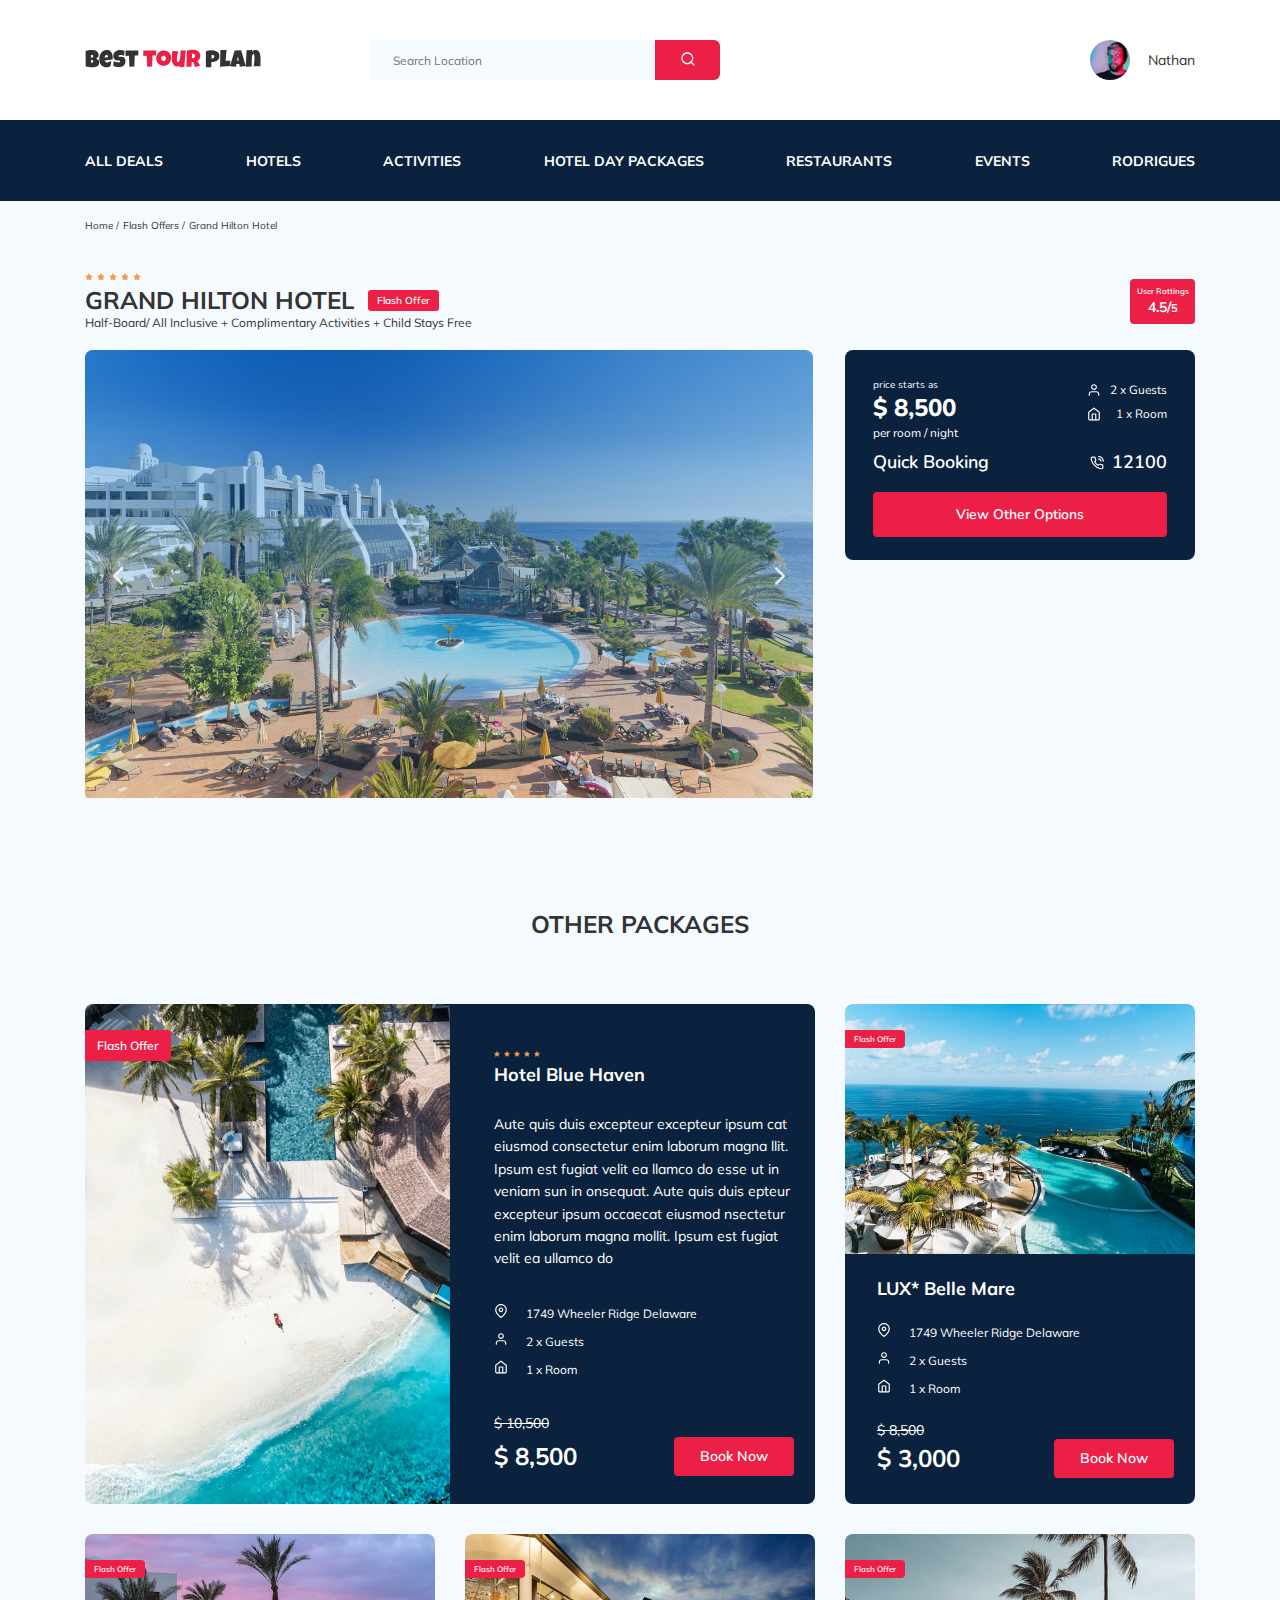
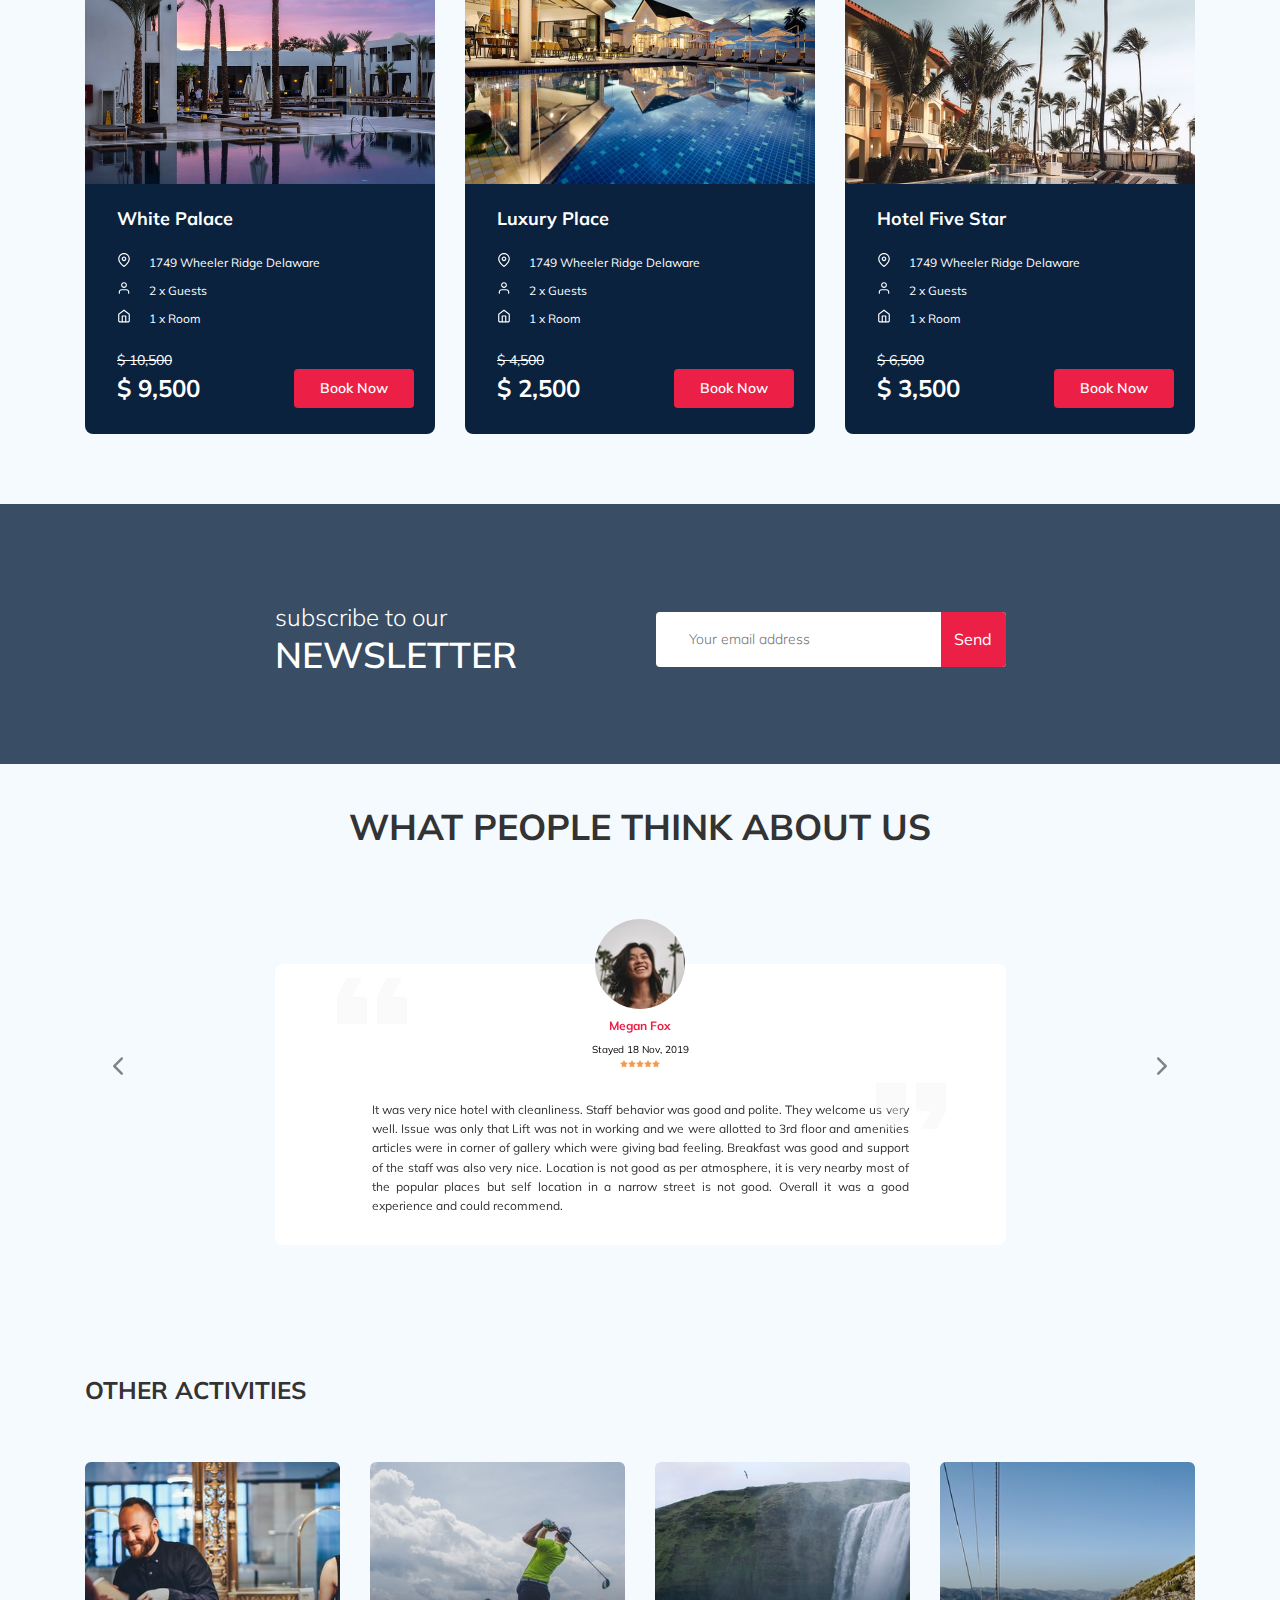
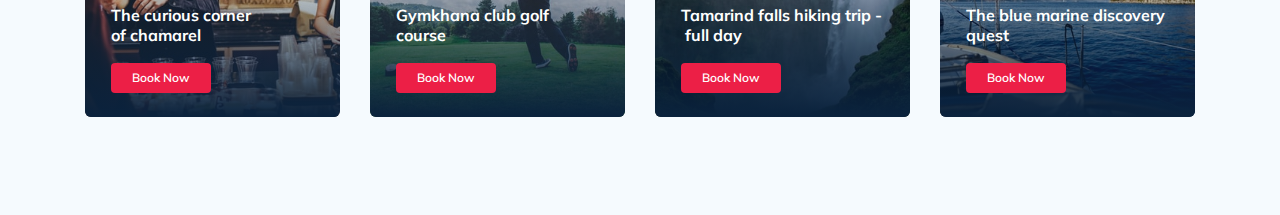
==== commit c7646234: "create: fix other block" ====
--- a/index.html
+++ b/index.html
@@ -246,246 +246,249 @@
     <!-- /.hotel -->
     <section class="other">
       <div class="container">
-        <h2 class="other-title">Other Packages</h2>
-        <div class="other-package">
-          <div class="package-card-0">
-            <div class="package-card-1">
-              <img
-                src="img/other/photo-1.jpg"
-                alt="Hotel photo"
-                class="package-card-1__img"
-              />
-              <span class="flash-sale">Flash Offer</span>
-            </div>
-            <!-- /.package-card-1 -->
-            <div class="package-card-2">
-              <div class="package-card-2__stars">
-                <img
-                  class="package-card-2__stars--img"
-                  src="img/Star.svg"
-                  alt="Star"
-                />
-                <img
-                  class="package-card-2__stars--img"
-                  src="img/Star.svg"
-                  alt="Star"
-                />
-                <img
-                  class="package-card-2__stars--img"
-                  src="img/Star.svg"
-                  alt="Star"
-                />
-                <img
-                  class="package-card-2__stars--img"
-                  src="img/Star.svg"
-                  alt="Star"
-                />
-                <img
-                  class="package-card-2__stars--img"
-                  src="img/Star.svg"
-                  alt="Star"
-                />
-              </div>
-              <h2 class="package-card-2__title">Hotel Blue Haven</h2>
-              <p class="package-card-2__text">
-                Aute quis duis excepteur excepteur ipsum cat eiusmod consectetur
-                enim laborum magna llit. Ipsum est fugiat velit ea llamco do
-                esse ut in veniam sun in onsequat. Aute quis duis epteur
-                excepteur ipsum occaecat eiusmod nsectetur enim laborum magna
-                mollit. Ipsum est fugiat velit ea ullamco do
-              </p>
-              <!-- /.package-card-2__text -->
-              <div class="package-card-2__geo">
-                <img src="img/other/map-pin.svg" alt="geo" />
-                <span class="package-card-2__geo--text"
-                  >1749 Wheeler Ridge Delaware</span
-                >
-              </div>
-              <!-- /.package-card-2__geo -->
-              <div class="package-card-2__guests">
-                <img src="img/other/user.svg" alt="guests" />
-                <span class="package-card-2__guests--text">2 x Guests</span>
-              </div>
-              <!-- /.package-card-2__guests -->
-              <div class="package-card-2__rooms">
-                <img src="img/other/home.svg" alt="rooms" />
-                <span class="package-card-2__rooms--text">1 x Room</span>
-              </div>
-              <!-- /.package-card-2__rooms -->
-              <span class="package-card-2__price">$ 10,500</span>
-              <div class="package-card-2__pricetag">
-                <span class="package-card-2__pricetag--old">$ 8,500</span>
-                <button class="package-card-2__pricetag--button">
-                  Book Now
-                </button>
-              </div>
-              <!-- /.package-card-2__pricetag -->
-            </div>
-            <!-- /.package-card-2 -->
-          </div>
-          <!-- /.package-card-0 -->
-          <div class="package-card-3 card-first">
-            <div class="package-card-3__image">
-              <img
-                src="img/other/photo-2.jpg"
-                alt="Hotel-photo"
-                class="package-card-3__image--img"
-              />
-              <span class="flash-sale__two">Flash Offer</span>
-            </div>
-            <!-- /.package-card-3__image -->
-            <div class="package-card-3__base">
-              <h2 class="package-card-3__title">LUX* Belle Mare</h2>
-              <div class="package-card-3__geo">
-                <img src="img/other/map-pin.svg" alt="geo" />
-                <span class="package-card-3__geo--text"
-                  >1749 Wheeler Ridge Delaware</span
-                >
-              </div>
-              <!-- /.package-card-3__geo -->
-              <div class="package-card-3__guests">
-                <img src="img/other/user.svg" alt="guests" />
-                <span class="package-card-3__guests--text">2 x Guests</span>
-              </div>
-              <!-- /.package-card-3__guests -->
-              <div class="package-card-3__rooms">
-                <img src="img/other/home.svg" alt="rooms" />
-                <span class="package-card-3__rooms--text">1 x Room</span>
-              </div>
-              <!-- /.package-card-3__rooms -->
-              <span class="package-card-3__price">$ 8,500</span>
-              <div class="package-card-3__pricetag">
-                <span class="package-card-3__pricetag--old">$ 3,000</span>
-                <button class="package-card-3__pricetag--button">
-                  Book Now
-                </button>
-              </div>
-              <!-- /.package-card-3__pricetag -->
-            </div>
-          </div>
-          <!-- /.package-card-3 -->
-          <div class="package-card-3 card-second">
-            <div class="package-card-3__image">
-              <img
-                src="img/other/photo-3.jpg"
-                alt="Hotel-photo"
-                class="package-card-3__image--img"
-              />
-              <span class="flash-sale__two">Flash Offer</span>
-            </div>
-            <!-- /.package-card-3__image -->
-            <div class="package-card-3__base">
-              <h2 class="package-card-3__title">White Palace</h2>
-              <div class="package-card-3__geo">
-                <img src="img/other/map-pin.svg" alt="geo" />
-                <span class="package-card-3__geo--text"
-                  >1749 Wheeler Ridge Delaware</span
-                >
-              </div>
-              <!-- /.package-card-3__geo -->
-              <div class="package-card-3__guests">
-                <img src="img/other/user.svg" alt="guests" />
-                <span class="package-card-3__guests--text">2 x Guests</span>
-              </div>
-              <!-- /.package-card-3__guests -->
-              <div class="package-card-3__rooms">
-                <img src="img/other/home.svg" alt="rooms" />
-                <span class="package-card-3__rooms--text">1 x Room</span>
-              </div>
-              <!-- /.package-card-3__rooms -->
-              <span class="package-card-3__price">$ 10,500</span>
-              <div class="package-card-3__pricetag">
-                <span class="package-card-3__pricetag--old">$ 9,500</span>
-                <button class="package-card-3__pricetag--button">
-                  Book Now
-                </button>
-              </div>
-              <!-- /.package-card-3__pricetag -->
-            </div>
-          </div>
-          <!-- /.package-card-3 -->
-          <div class="package-card-3 card-three">
-            <div class="package-card-3__image">
-              <img
-                src="img/other/photo-4.jpg"
-                alt="Hotel-photo"
-                class="package-card-3__image--img"
-              />
-              <span class="flash-sale__two">Flash Offer</span>
-            </div>
-            <!-- /.package-card-3__image -->
-            <div class="package-card-3__base">
-              <h2 class="package-card-3__title">Luxury Place</h2>
-              <div class="package-card-3__geo">
-                <img src="img/other/map-pin.svg" alt="geo" />
-                <span class="package-card-3__geo--text"
-                  >1749 Wheeler Ridge Delaware</span
-                >
-              </div>
-              <!-- /.package-card-3__geo -->
-              <div class="package-card-3__guests">
-                <img src="img/other/user.svg" alt="guests" />
-                <span class="package-card-3__guests--text">2 x Guests</span>
-              </div>
-              <!-- /.package-card-3__guests -->
-              <div class="package-card-3__rooms">
-                <img src="img/other/home.svg" alt="rooms" />
-                <span class="package-card-3__rooms--text">1 x Room</span>
-              </div>
-              <!-- /.package-card-3__rooms -->
-              <span class="package-card-3__price">$ 4,500</span>
-              <div class="package-card-3__pricetag">
-                <span class="package-card-3__pricetag--old">$ 2,500</span>
-                <button class="package-card-3__pricetag--button">
-                  Book Now
-                </button>
-              </div>
-              <!-- /.package-card-3__pricetag -->
-            </div>
-          </div>
-          <!-- /.package-card-3 -->
-          <div class="package-card-3 card-four">
-            <div class="package-card-3__image">
-              <img
-                src="img/other/photo-5.jpg"
-                alt="Hotel-photo"
-                class="package-card-3__image--img"
-              />
-              <span class="flash-sale__two">Flash Offer</span>
-            </div>
-            <!-- /.package-card-3__image -->
-            <div class="package-card-3__base">
-              <h2 class="package-card-3__title">Hotel Five Star</h2>
-              <div class="package-card-3__geo">
-                <img src="img/other/map-pin.svg" alt="geo" />
-                <span class="package-card-3__geo--text"
-                  >1749 Wheeler Ridge Delaware</span
-                >
-              </div>
-              <!-- /.package-card-3__geo -->
-              <div class="package-card-3__guests">
-                <img src="img/other/user.svg" alt="guests" />
-                <span class="package-card-3__guests--text">2 x Guests</span>
-              </div>
-              <!-- /.package-card-3__guests -->
-              <div class="package-card-3__rooms">
-                <img src="img/other/home.svg" alt="rooms" />
-                <span class="package-card-3__rooms--text">1 x Room</span>
-              </div>
-              <!-- /.package-card-3__rooms -->
-              <span class="package-card-3__price">$ 6,500</span>
-              <div class="package-card-3__pricetag">
-                <span class="package-card-3__pricetag--old">$ 3,500</span>
-                <button class="package-card-3__pricetag--button">
-                  Book Now
-                </button>
-              </div>
-              <!-- /.package-card-3__pricetag -->
-            </div>
-          </div>
-          <!-- /.package-card-3 -->
+        <div class="other-wrapper">
+          <h2 class="other-title">Other Packages</h2>
+          <div class="other-package">
+            <div class="package-card-0">
+              <div class="package-card-1">
+                <img
+                  src="img/other/photo-1.jpg"
+                  alt="Hotel photo"
+                  class="package-card-1__img"
+                />
+                <span class="flash-sale">Flash Offer</span>
+              </div>
+              <!-- /.package-card-1 -->
+              <div class="package-card-2">
+                <div class="package-card-2-stars">
+                  <img
+                    class="package-card-2-stars__img"
+                    src="img/Star.svg"
+                    alt="Star"
+                  />
+                  <img
+                    class="package-card-2-stars__img"
+                    src="img/Star.svg"
+                    alt="Star"
+                  />
+                  <img
+                    class="package-card-2-stars__img"
+                    src="img/Star.svg"
+                    alt="Star"
+                  />
+                  <img
+                    class="package-card-2-stars__img"
+                    src="img/Star.svg"
+                    alt="Star"
+                  />
+                  <img
+                    class="package-card-2-stars__img"
+                    src="img/Star.svg"
+                    alt="Star"
+                  />
+                </div>
+                <h2 class="package-card-2__title">Hotel Blue Haven</h2>
+                <p class="package-card-2__text">
+                  Aute quis duis excepteur excepteur ipsum cat eiusmod
+                  consectetur enim laborum magna llit. Ipsum est fugiat velit ea
+                  llamco do esse ut in veniam sun in onsequat. Aute quis duis
+                  epteur excepteur ipsum occaecat eiusmod nsectetur enim laborum
+                  magna mollit. Ipsum est fugiat velit ea ullamco do
+                </p>
+                <!-- /.package-card-2__text -->
+                <div class="package-card-2-geo">
+                  <img src="img/other/map-pin.svg" alt="geo" />
+                  <span class="package-card-2-geo__text"
+                    >1749 Wheeler Ridge Delaware</span
+                  >
+                </div>
+                <!-- /.package-card-2-geo -->
+                <div class="package-card-2-guests">
+                  <img src="img/other/user.svg" alt="guests" />
+                  <span class="package-card-2-guests__text">2 x Guests</span>
+                </div>
+                <!-- /.package-card-2-guests -->
+                <div class="package-card-2-rooms">
+                  <img src="img/other/home.svg" alt="rooms" />
+                  <span class="package-card-2-rooms__text">1 x Room</span>
+                </div>
+                <!-- /.package-card-2-rooms -->
+                <span class="package-card-2__price">$ 10,500</span>
+                <div class="package-card-2-pricetag">
+                  <span class="package-card-2-pricetag__old">$ 8,500</span>
+                  <button class="package-card-2-pricetag__button">
+                    Book Now
+                  </button>
+                </div>
+                <!-- /.package-card-2-pricetag -->
+              </div>
+              <!-- /.package-card-2 -->
+            </div>
+            <!-- /.package-card-0 -->
+            <div class="package-card-3 card-first">
+              <div class="package-card-3-image">
+                <img
+                  src="img/other/photo-2.jpg"
+                  alt="Hotel-photo"
+                  class="package-card-3-image__img"
+                />
+                <span class="flash-saled">Flash Offer</span>
+              </div>
+              <!-- /.package-card-3__image -->
+              <div class="package-card-3__base">
+                <h2 class="package-card-3__title">LUX* Belle Mare</h2>
+                <div class="package-card-3-geo">
+                  <img src="img/other/map-pin.svg" alt="geo" />
+                  <span class="package-card-3-geo__text"
+                    >1749 Wheeler Ridge Delaware</span
+                  >
+                </div>
+                <!-- /.package-card-3-geo -->
+                <div class="package-card-3-guests">
+                  <img src="img/other/user.svg" alt="guests" />
+                  <span class="package-card-3-guests__text">2 x Guests</span>
+                </div>
+                <!-- /.package-card-3-guests -->
+                <div class="package-card-3-rooms">
+                  <img src="img/other/home.svg" alt="rooms" />
+                  <span class="package-card-3-rooms__text">1 x Room</span>
+                </div>
+                <!-- /.package-card-3-rooms -->
+                <span class="package-card-3__price">$ 8,500</span>
+                <div class="package-card-3-pricetag">
+                  <span class="package-card-3-pricetag__old">$ 3,000</span>
+                  <button class="package-card-3-pricetag__button">
+                    Book Now
+                  </button>
+                </div>
+                <!-- /.package-card-3-pricetag -->
+              </div>
+            </div>
+            <!-- /.package-card-3 -->
+            <div class="package-card-3 card-second">
+              <div class="package-card-3-image">
+                <img
+                  src="img/other/photo-3.jpg"
+                  alt="Hotel-photo"
+                  class="package-card-3-image__img"
+                />
+                <span class="flash-saled">Flash Offer</span>
+              </div>
+              <!-- /.package-card-3__image -->
+              <div class="package-card-3__base">
+                <h2 class="package-card-3__title">White Palace</h2>
+                <div class="package-card-3-geo">
+                  <img src="img/other/map-pin.svg" alt="geo" />
+                  <span class="package-card-3-geo__text"
+                    >1749 Wheeler Ridge Delaware</span
+                  >
+                </div>
+                <!-- /.package-card-3-geo -->
+                <div class="package-card-3-guests">
+                  <img src="img/other/user.svg" alt="guests" />
+                  <span class="package-card-3-guests__text">2 x Guests</span>
+                </div>
+                <!-- /.package-card-3-guests -->
+                <div class="package-card-3-rooms">
+                  <img src="img/other/home.svg" alt="rooms" />
+                  <span class="package-card-3-rooms__text">1 x Room</span>
+                </div>
+                <!-- /.package-card-3-rooms -->
+                <span class="package-card-3__price">$ 10,500</span>
+                <div class="package-card-3-pricetag">
+                  <span class="package-card-3-pricetag__old">$ 9,500</span>
+                  <button class="package-card-3-pricetag__button">
+                    Book Now
+                  </button>
+                </div>
+                <!-- /.package-card-3-pricetag -->
+              </div>
+            </div>
+            <!-- /.package-card-3 -->
+            <div class="package-card-3 card-three">
+              <div class="package-card-3-image">
+                <img
+                  src="img/other/photo-4.jpg"
+                  alt="Hotel-photo"
+                  class="package-card-3-image__img"
+                />
+                <span class="flash-saled">Flash Offer</span>
+              </div>
+              <!-- /.package-card-3-image -->
+              <div class="package-card-3__base">
+                <h2 class="package-card-3__title">Luxury Place</h2>
+                <div class="package-card-3-geo">
+                  <img src="img/other/map-pin.svg" alt="geo" />
+                  <span class="package-card-3-geo__text"
+                    >1749 Wheeler Ridge Delaware</span
+                  >
+                </div>
+                <!-- /.package-card-3-geo -->
+                <div class="package-card-3-guests">
+                  <img src="img/other/user.svg" alt="guests" />
+                  <span class="package-card-3-guests__text">2 x Guests</span>
+                </div>
+                <!-- /.package-card-3-guests -->
+                <div class="package-card-3-rooms">
+                  <img src="img/other/home.svg" alt="rooms" />
+                  <span class="package-card-3-rooms__text">1 x Room</span>
+                </div>
+                <!-- /.package-card-3-rooms -->
+                <span class="package-card-3__price">$ 4,500</span>
+                <div class="package-card-3-pricetag">
+                  <span class="package-card-3-pricetag__old">$ 2,500</span>
+                  <button class="package-card-3-pricetag__button">
+                    Book Now
+                  </button>
+                </div>
+                <!-- /.package-card-3-pricetag -->
+              </div>
+            </div>
+            <!-- /.package-card-3 -->
+            <div class="package-card-3 card-four">
+              <div class="package-card-3-image">
+                <img
+                  src="img/other/photo-5.jpg"
+                  alt="Hotel-photo"
+                  class="package-card-3-image__img"
+                />
+                <span class="flash-saled">Flash Offer</span>
+              </div>
+              <!-- /.package-card-3-image -->
+              <div class="package-card-3__base">
+                <h2 class="package-card-3__title">Hotel Five Star</h2>
+                <div class="package-card-3-geo">
+                  <img src="img/other/map-pin.svg" alt="geo" />
+                  <span class="package-card-3-geo__text"
+                    >1749 Wheeler Ridge Delaware</span
+                  >
+                </div>
+                <!-- /.package-card-3-geo -->
+                <div class="package-card-3-guests">
+                  <img src="img/other/user.svg" alt="guests" />
+                  <span class="package-card-3-guests__text">2 x Guests</span>
+                </div>
+                <!-- /.package-card-3-guests -->
+                <div class="package-card-3-rooms">
+                  <img src="img/other/home.svg" alt="rooms" />
+                  <span class="package-card-3-rooms__text">1 x Room</span>
+                </div>
+                <!-- /.package-card-3-rooms -->
+                <span class="package-card-3__price">$ 6,500</span>
+                <div class="package-card-3-pricetag">
+                  <span class="package-card-3-pricetag__old">$ 3,500</span>
+                  <button class="package-card-3-pricetag__button">
+                    Book Now
+                  </button>
+                </div>
+                <!-- /.package-card-3-pricetag -->
+              </div>
+            </div>
+            <!-- /.package-card-3 -->
+          </div>
+          <!-- /.other-package -->
         </div>
-        <!-- /.other-package -->
+        <!-- /.other-wrapper -->
       </div>
       <!-- /.container -->
     </section>
--- a/css/style.css
+++ b/css/style.css
@@ -1143,6 +1143,12 @@
   padding: 40px 0 70px 0;
 }
 
+.other-wrapper {
+  display: -ms-grid;
+  display: grid;
+  justify-items: center;
+}
+
 .other-title {
   display: -webkit-box;
   display: -ms-flexbox;
@@ -1152,6 +1158,7 @@
   -webkit-box-pack: center;
       -ms-flex-pack: center;
           justify-content: center;
+  text-transform: uppercase;
 }
 
 .other-package {
@@ -1212,7 +1219,7 @@
   border-radius: 0px 8px 8px 0px;
 }
 
-.package-card-2__stars {
+.package-card-2-stars {
   display: -webkit-box;
   display: -ms-flexbox;
   display: flex;
@@ -1221,7 +1228,7 @@
   height: 8px;
 }
 
-.package-card-2__stars--img {
+.package-card-2-stars__img {
   margin-right: 4px;
   max-width: 6px;
   max-height: 6px;
@@ -1245,7 +1252,7 @@
   line-height: 160.6%;
 }
 
-.package-card-2__geo {
+.package-card-2-geo {
   font-style: normal;
   font-weight: normal;
   font-size: 12px;
@@ -1253,11 +1260,11 @@
   margin-bottom: 11px;
 }
 
-.package-card-2__geo--text {
+.package-card-2-geo__text {
   margin-left: 15px;
 }
 
-.package-card-2__guests {
+.package-card-2-guests {
   font-style: normal;
   font-weight: normal;
   font-size: 12px;
@@ -1265,11 +1272,11 @@
   margin-bottom: 11px;
 }
 
-.package-card-2__guests--text {
+.package-card-2-guests__text {
   margin-left: 15px;
 }
 
-.package-card-2__rooms {
+.package-card-2-rooms {
   font-style: normal;
   font-weight: normal;
   font-size: 12px;
@@ -1277,7 +1284,7 @@
   margin-bottom: 37px;
 }
 
-.package-card-2__rooms--text {
+.package-card-2-rooms__text {
   margin-left: 15px;
 }
 
@@ -1291,7 +1298,7 @@
   margin-bottom: 5px;
 }
 
-.package-card-2__pricetag {
+.package-card-2-pricetag {
   display: -webkit-box;
   display: -ms-flexbox;
   display: flex;
@@ -1303,14 +1310,14 @@
           justify-content: space-between;
 }
 
-.package-card-2__pricetag--old {
+.package-card-2-pricetag__old {
   font-style: normal;
   font-weight: bold;
   font-size: 24px;
   line-height: 30px;
 }
 
-.package-card-2__pricetag--button {
+.package-card-2-pricetag__button {
   background-color: #EC1F46;
   color: #fff;
   padding: 10px 26px;
@@ -1322,13 +1329,13 @@
   line-height: 19px;
 }
 
-.package-card-3__image {
+.package-card-3-image {
   position: relative;
   width: 100%;
   height: 250px;
 }
 
-.package-card-3__image--img {
+.package-card-3-image__img {
   width: 100%;
   height: 100%;
   border-radius: 8px 8px 0px 0px;
@@ -1352,7 +1359,7 @@
   border-radius: 0px 0px 8px 8px;
 }
 
-.package-card-3__geo {
+.package-card-3-geo {
   font-style: normal;
   font-weight: normal;
   font-size: 12px;
@@ -1360,11 +1367,11 @@
   margin-bottom: 11px;
 }
 
-.package-card-3__geo--text {
+.package-card-3-geo__text {
   margin-left: 15px;
 }
 
-.package-card-3__guests {
+.package-card-3-guests {
   font-style: normal;
   font-weight: normal;
   font-size: 12px;
@@ -1372,11 +1379,11 @@
   margin-bottom: 11px;
 }
 
-.package-card-3__guests--text {
+.package-card-3-guests__text {
   margin-left: 15px;
 }
 
-.package-card-3__rooms {
+.package-card-3-rooms {
   font-style: normal;
   font-weight: normal;
   font-size: 12px;
@@ -1384,7 +1391,7 @@
   margin-bottom: 24px;
 }
 
-.package-card-3__rooms--text {
+.package-card-3-rooms__text {
   margin-left: 15px;
 }
 
@@ -1398,7 +1405,7 @@
   margin-bottom: 5px;
 }
 
-.package-card-3__pricetag {
+.package-card-3-pricetag {
   display: -webkit-box;
   display: -ms-flexbox;
   display: flex;
@@ -1410,14 +1417,14 @@
           justify-content: space-between;
 }
 
-.package-card-3__pricetag--old {
+.package-card-3-pricetag__old {
   font-style: normal;
   font-weight: bold;
   font-size: 24px;
   line-height: 30px;
 }
 
-.package-card-3__pricetag--button {
+.package-card-3-pricetag__button {
   background-color: #EC1F46;
   color: #fff;
   padding: 10px 26px;
@@ -1429,7 +1436,7 @@
   line-height: 19px;
 }
 
-.flash-sale__two {
+.flash-saled {
   position: absolute;
   top: 26px;
   left: 0;
@@ -1520,7 +1527,7 @@
   .package-card-2__title {
     margin-bottom: 20px;
   }
-  .package-card-2__rooms {
+  .package-card-2-rooms {
     margin-bottom: 23px;
   }
   .package-card-3 {
@@ -1668,7 +1675,7 @@
   .package-card-2__title {
     margin-bottom: 27px;
   }
-  .package-card-2__rooms {
+  .package-card-2-rooms {
     margin-bottom: 37px;
   }
   .package-card-3 {
@@ -1856,7 +1863,7 @@
   .package-card-2__title {
     margin-bottom: 27px;
   }
-  .package-card-2__rooms {
+  .package-card-2-rooms {
     margin-bottom: 37px;
   }
   .package-card-2__text {
@@ -1866,7 +1873,7 @@
   .package-card-3 {
     width: 259px;
   }
-  .package-card-3__pricetag--button {
+  .package-card-3-pricetag__button {
     font-size: 10px;
   }
   .card-first {
@@ -2000,13 +2007,13 @@
   .package-card-2__title {
     margin-bottom: 23px;
   }
-  .package-card-2__rooms {
+  .package-card-2-rooms {
     margin-bottom: 24px;
   }
   .package-card-2__text {
     display: none;
   }
-  .package-card-2__pricetag--button {
+  .package-card-2-pricetag__button {
     font-size: 10px;
     padding: 10px 26px;
   }
@@ -2037,7 +2044,7 @@
     -ms-grid-column: 1;
     grid-column: 1;
   }
-  .flash-sale__two {
+  .flash-saled {
     padding: 8px 12px;
     font-style: normal;
     font-weight: 600;
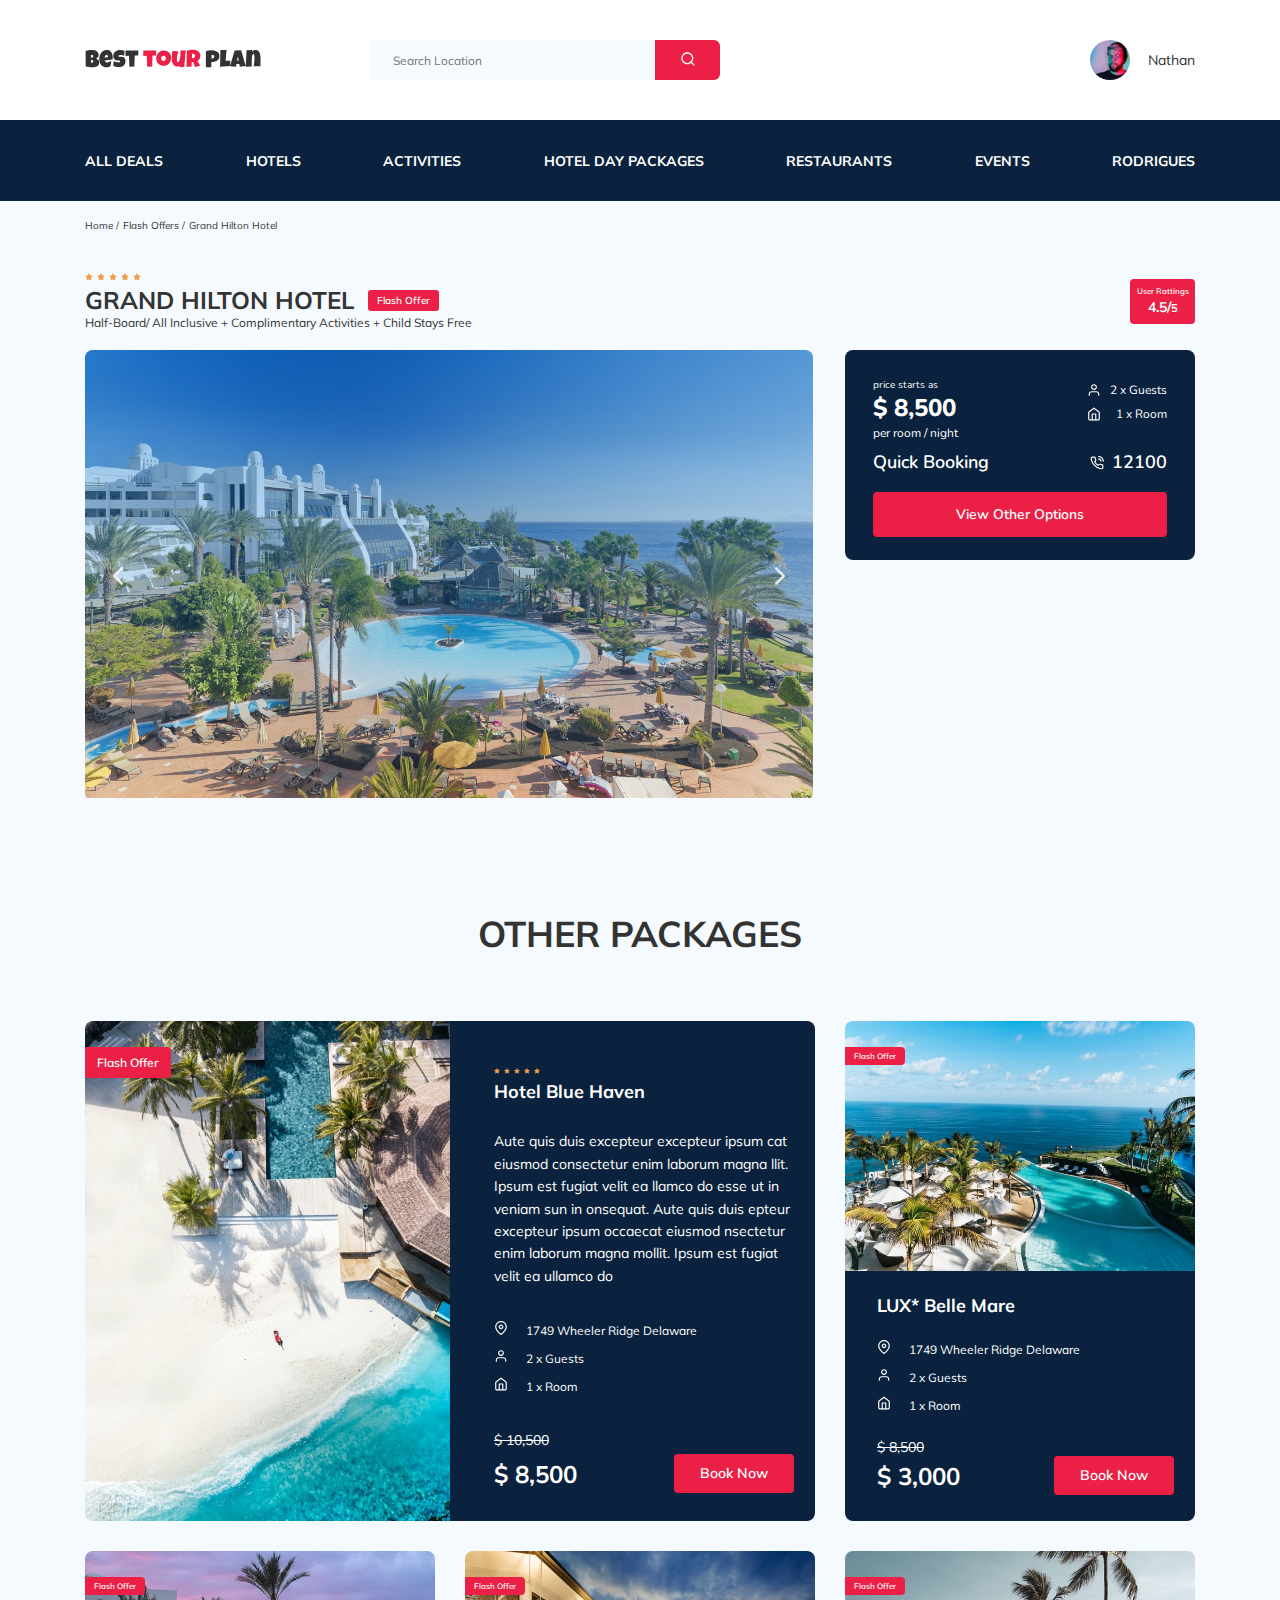
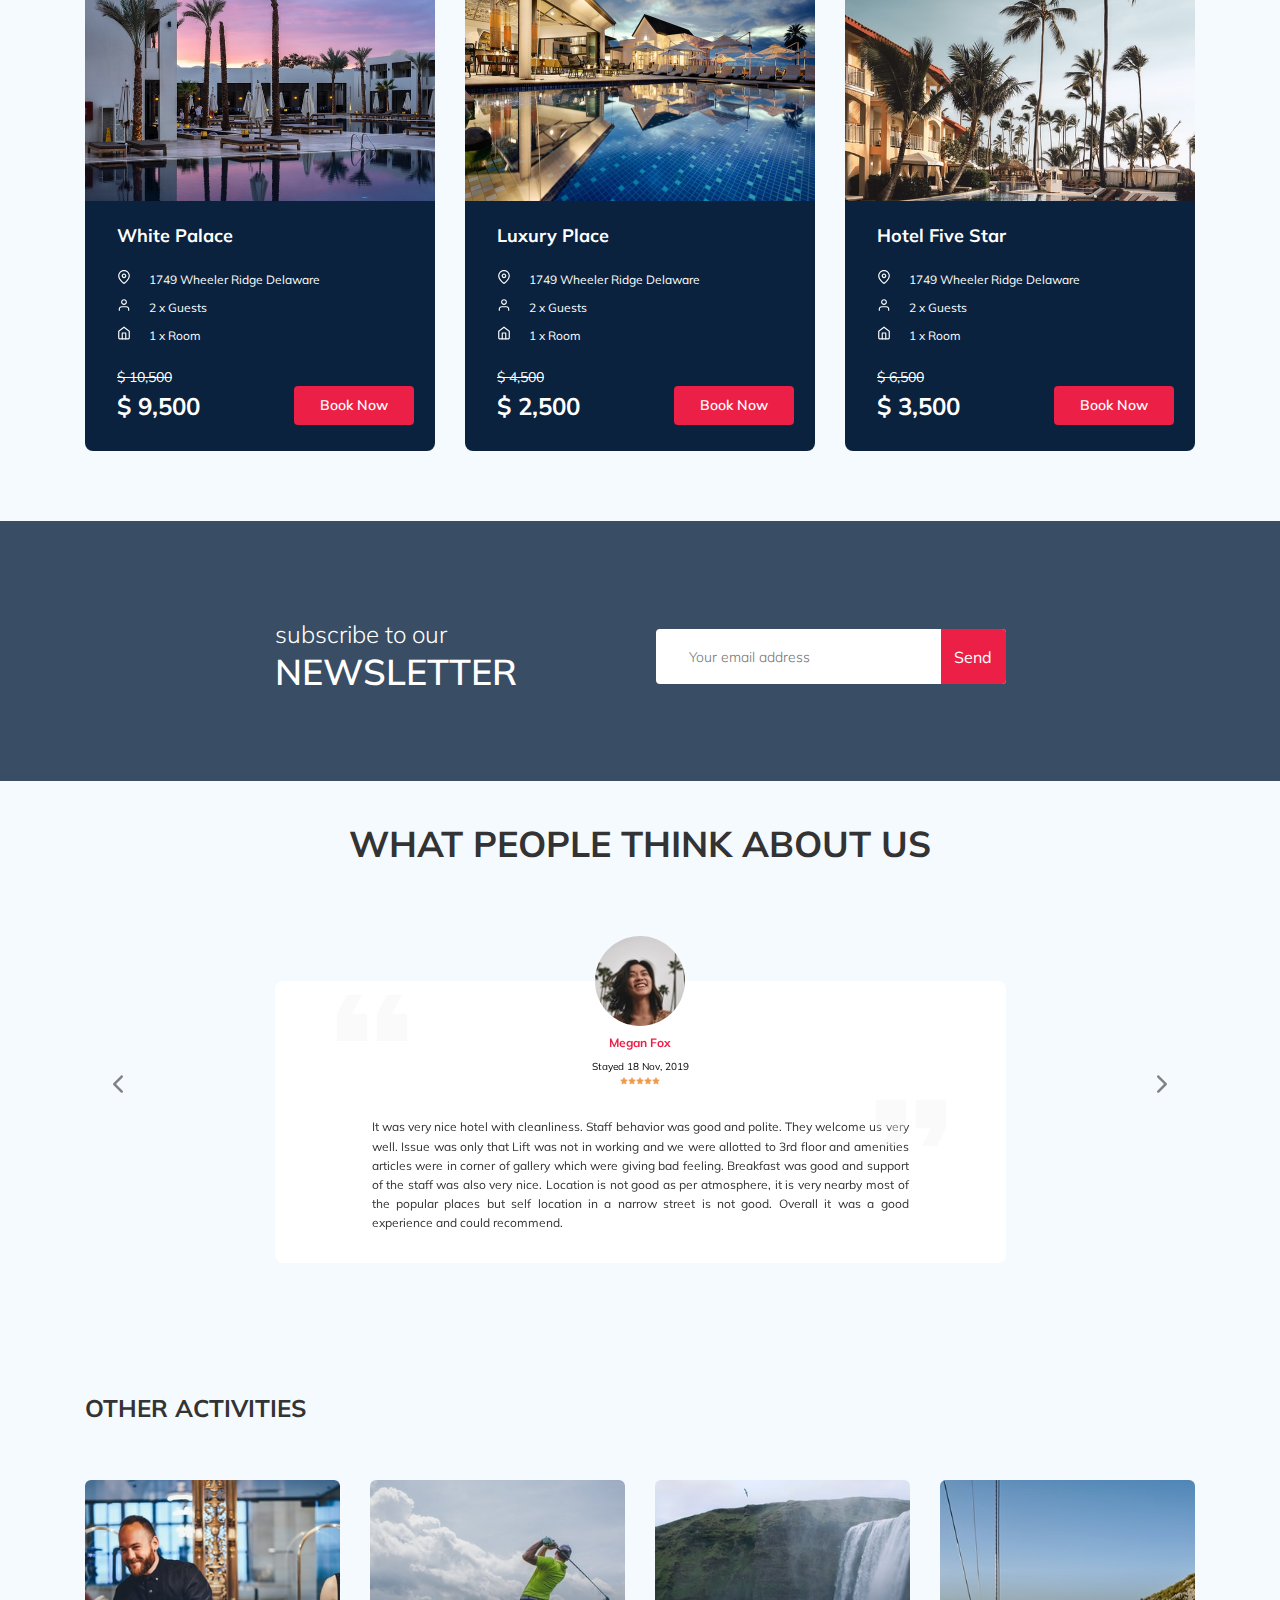
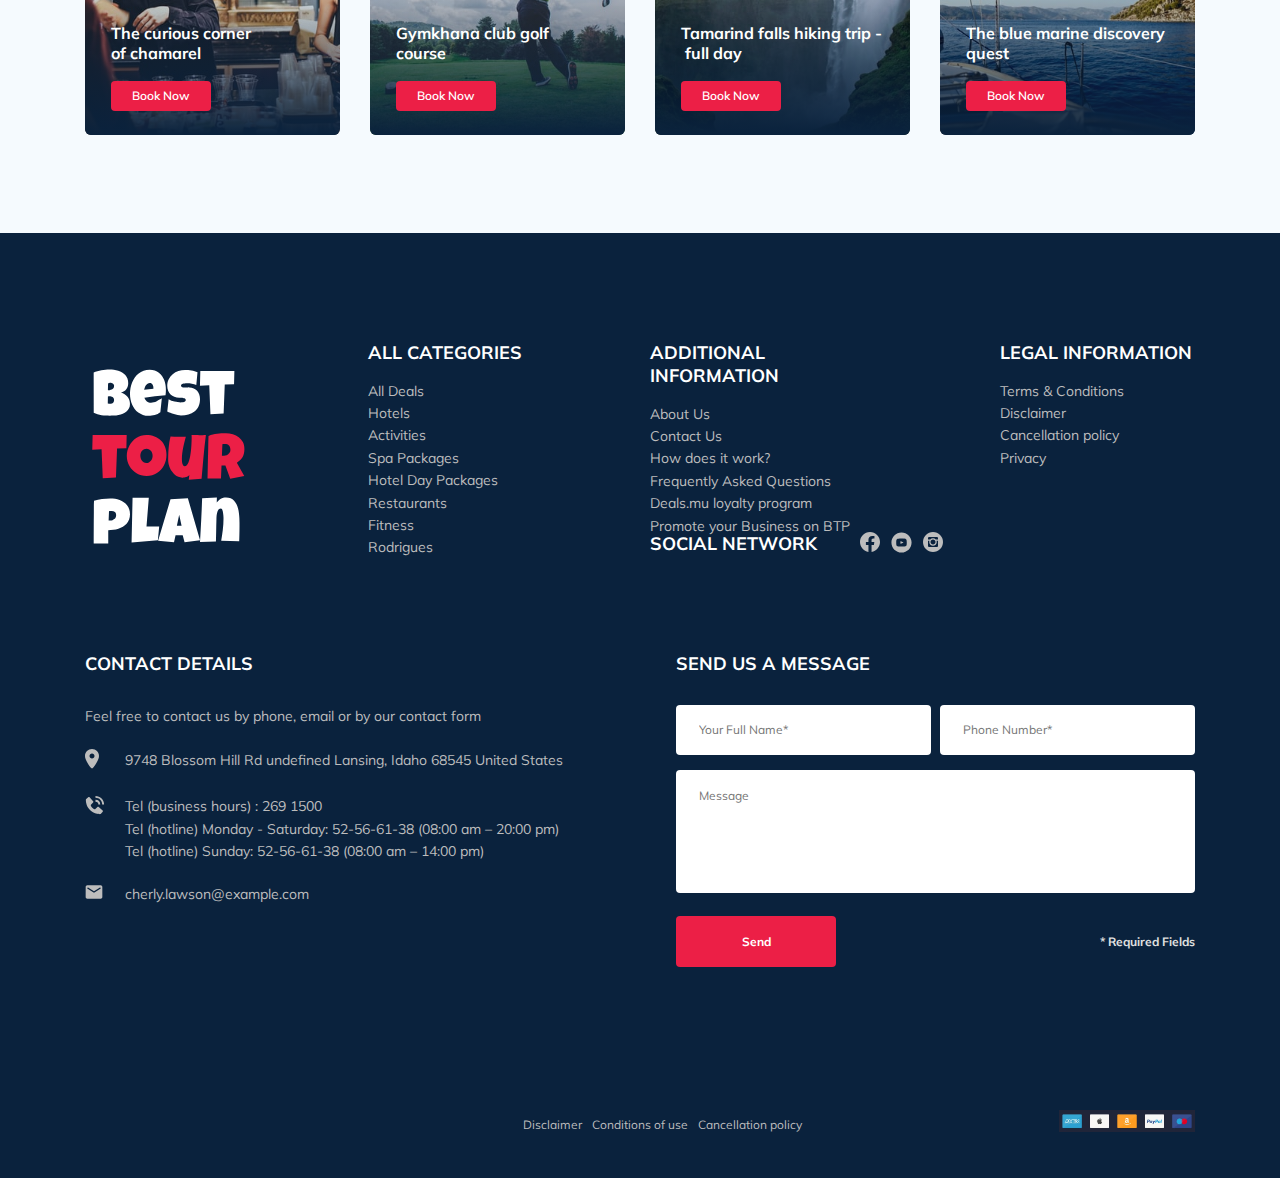
==== commit ebe179c5: "create: add footer section" ====
--- a/index.html
+++ b/index.html
@@ -733,6 +733,210 @@
       <!-- /.container -->
     </section>
     <!-- /.activities -->
+    <section class="footer">
+      <div class="container">
+        <div class="footer-wrapper">
+          <img
+            src="img/vertical-logo.svg"
+            alt="Logo"
+            class="logo footer__logo"
+          />
+          <div class="footer__list footer__categories">
+            <h3 class="footer__title">All Categories</h3>
+            <ul class="footer__ul">
+              <li class="footer__item">
+                <a href="#" class="footer__link">All Deals</a>
+              </li>
+              <li class="footer__item">
+                <a href="#" class="footer__link">Hotels</a>
+              </li>
+              <li class="footer__item">
+                <a href="#" class="footer__link">Activities</a>
+              </li>
+              <li class="footer__item">
+                <a href="#" class="footer__link">Spa Packages</a>
+              </li>
+              <li class="footer__item">
+                <a href="#" class="footer__link">Hotel Day Packages</a>
+              </li>
+              <li class="footer__item">
+                <a href="#" class="footer__link">Restaurants</a>
+              </li>
+              <li class="footer__item">
+                <a href="#" class="footer__link">Fitness</a>
+              </li>
+              <li class="footer__item">
+                <a href="#" class="footer__link">Rodrigues</a>
+              </li>
+            </ul>
+          </div>
+          <!-- /.footer__list -->
+          <div class="footer__list footer__additional">
+            <h3 class="footer__title">Additional Information</h3>
+            <ul class="footer__ul">
+              <li class="footer__item">
+                <a href="#" class="footer__link">About Us</a>
+              </li>
+              <li class="footer__item">
+                <a href="#" class="footer__link">Contact Us</a>
+              </li>
+              <li class="footer__item">
+                <a href="#" class="footer__link">How does it work?</a>
+              </li>
+              <li class="footer__item">
+                <a href="#" class="footer__link">Frequently Asked Questions</a>
+              </li>
+              <li class="footer__item">
+                <a href="#" class="footer__link">Deals.mu loyalty program</a>
+              </li>
+              <li class="footer__item">
+                <a href="#" class="footer__link"
+                  >Promote your Business on BTP</a
+                >
+              </li>
+            </ul>
+          </div>
+          <!-- /.footer__list -->
+          <div class="footer__social-network">
+            <h3 class="footer__title footer__title--inline">Social Network</h3>
+            <div class="footer__social-links">
+              <a href="#" class="footer__link"
+                ><img src="img/facebook.svg" alt="facebook"
+              /></a>
+              <a href="#" class="footer__link"
+                ><img src="img/youtube.svg" alt="youtube"
+              /></a>
+              <a href="#" class="footer__link"
+                ><img src="img/instagram.svg" alt="instagram"
+              /></a>
+            </div>
+            <!-- /.footer__social-links -->
+          </div>
+          <!-- /.footer__social-network -->
+          <div class="footer__list footer__legal">
+            <h3 class="footer__title">Legal Information</h3>
+            <ul class="footer__ul">
+              <li class="footer__item">
+                <a href="#" class="footer__link"> Terms & Conditions</a>
+              </li>
+              <li class="footer__item">
+                <a href="#" class="footer__link"> Disclaimer</a>
+              </li>
+              <li class="footer__item">
+                <a href="#" class="footer__link"> Cancellation policy</a>
+              </li>
+              <li class="footer__item">
+                <a href="#" class="footer__link"> Privacy</a>
+              </li>
+            </ul>
+          </div>
+          <!-- /.footer__list -->
+          <div class="footer__contact-details">
+            <h3 class="footer__title footer__title--mb-3">Contact Details</h3>
+            <p class="footer__text">
+              Feel free to contact us by phone, email or by our contact form
+            </p>
+            <ul class="footer__ul">
+              <li class="footer__item footer__item--mb-2">
+                <div class="footer__icon-wrapper">
+                  <img
+                    src="/img/geo-icon.svg"
+                    alt="geo-icon"
+                    class="footer__icon"
+                  />
+                </div>
+                <!-- /.footer__icon-wrapper -->
+                9748 Blossom Hill Rd undefined Lansing, Idaho 68545 United
+                States
+              </li>
+              <li class="footer__item footer__item--mb-2">
+                <div class="footer__icon-wrapper">
+                  <img
+                    src="img/telephone-marker.svg"
+                    alt="telephone-icon"
+                    class="footer__icon"
+                  />
+                </div>
+                <!-- /.footer__icon-wrapper -->
+                Tel (business hours) : 269 1500 <br />
+                Tel (hotline) Monday - Saturday: 52-56-61-38 (08:00 am – 20:00
+                pm) <br />
+                Tel (hotline) Sunday: 52-56-61-38 (08:00 am – 14:00 pm)
+              </li>
+              <li class="footer__item footer__item--mb-2">
+                <div class="footer__icon-wrapper">
+                  <img
+                    src="img/mail-marker.svg"
+                    alt="mail-icon"
+                    class="footer__icon"
+                  />
+                </div>
+                <!-- /.footer__icon-wrapper -->
+                cherly.lawson@example.com
+              </li>
+            </ul>
+          </div>
+          <!-- /.footer__contact-details -->
+          <div class="footer__contact-form">
+            <h3 class="footer__title footer__title--mb-3">Send us a message</h3>
+            <form action="#" class="footer__form">
+              <input
+                type="text"
+                class="input footer__input"
+                placeholder="Your Full Name*"
+              />
+              <input
+                type="text"
+                class="input footer__input"
+                placeholder="Phone Number*"
+              />
+              <textarea
+                class="footer__message"
+                cols="30"
+                rows="10"
+                placeholder="Message"
+              ></textarea>
+              <button class="button footer__button" type="submit">Send</button>
+              <span class="footer__info">* Required Fields</span>
+            </form>
+          </div>
+          <!-- /.footer__contact-form -->
+          <div class="footer__inform">
+            <ul class="footer__ul footer__ul--mr-2">
+              <li class="footer__item">
+                <a href="#" class="footer__link footer__link--text"
+                  >Disclaimer</a
+                >
+              </li>
+            </ul>
+            <ul class="footer__ul footer__ul--mr-2">
+              <li class="footer__item">
+                <a href="#" class="footer__link footer__link--text"
+                  >Conditions&nbsp;of&nbsp;use</a
+                >
+              </li>
+            </ul>
+            <ul class="footer__ul footer__ul--mr-2">
+              <li class="footer__item">
+                <a href="#" class="footer__link footer__link--text"
+                  >Cancellation&nbsp;policy</a
+                >
+              </li>
+            </ul>
+            <!-- /.footer__ul -->
+          </div>
+          <!-- /.footer__inform-wrapper -->
+          <img
+            src="img/footer-iconpack.png"
+            alt="Sponsors icons"
+            class="footer__iconpack"
+          />
+        </div>
+        <!-- /.footer-wrapper -->
+      </div>
+      <!-- /.container -->
+    </section>
+    <!-- /.footer -->
     <script src="js/swiper-bundle.min.js"></script>
     <script src="https://ajax.googleapis.com/ajax/libs/jquery/1.11.0/jquery.min.js"></script>
     <script src="js/parallax.min.js"></script>
--- a/css/style.css
+++ b/css/style.css
@@ -1155,9 +1155,10 @@
   display: flex;
   margin-top: 0;
   margin-bottom: 65px;
-  -webkit-box-pack: center;
-      -ms-flex-pack: center;
-          justify-content: center;
+  text-align: center;
+  font-weight: bold;
+  font-size: 36px;
+  line-height: 45px;
   text-transform: uppercase;
 }
 
@@ -1485,6 +1486,274 @@
   grid-column: 3;
 }
 
+.footer {
+  background-color: #0A223D;
+  color: #fff;
+  padding: 108px 0 46px 0;
+}
+
+.footer-wrapper {
+  display: -ms-grid;
+  display: grid;
+  -ms-grid-columns: (minmax(min-content, 1fr))[4];
+      grid-template-columns: repeat(4, minmax(-webkit-min-content, 1fr));
+      grid-template-columns: repeat(4, minmax(min-content, 1fr));
+  grid-gap: 20px;
+  grid-auto-rows: minmax(40px, -webkit-min-content);
+  grid-auto-rows: minmax(40px, min-content);
+  -webkit-box-align: start;
+      -ms-flex-align: start;
+          align-items: start;
+}
+
+.footer__title {
+  margin-top: 0;
+  margin-bottom: 16px;
+  font-style: normal;
+  font-weight: bold;
+  font-size: 18px;
+  line-height: 23px;
+  text-transform: uppercase;
+}
+
+.footer__title--inline {
+  margin-bottom: 0;
+  margin-right: 43px;
+}
+
+.footer__title--mb-3 {
+  margin-bottom: 30px;
+}
+
+.footer__logo {
+  -ms-grid-row: 1;
+  -ms-grid-row-span: 2;
+  grid-row: 1 / 3;
+  width: 166px;
+  height: 192px;
+  -ms-flex-item-align: center;
+      -ms-grid-row-align: center;
+      align-self: center;
+  -o-object-fit: none;
+     object-fit: none;
+}
+
+.footer__categories {
+  -ms-grid-row: 1;
+  -ms-grid-row-span: 3;
+  grid-row: 1 / 4;
+}
+
+.footer__social-links {
+  display: -webkit-box;
+  display: -ms-flexbox;
+  display: flex;
+  min-width: 83px;
+  -webkit-box-pack: justify;
+      -ms-flex-pack: justify;
+          justify-content: space-between;
+}
+
+.footer__social-network {
+  display: -webkit-box;
+  display: -ms-flexbox;
+  display: flex;
+  -ms-grid-row: 2;
+  -ms-grid-row-span: 2;
+  grid-row: 2 / 4;
+  grid-column: span 2;
+  width: 293px;
+  height: 23px;
+}
+
+.footer__contact-details {
+  grid-column: span 2;
+  width: 493px;
+  height: 245px;
+}
+
+.footer__contact-form {
+  grid-column: span 2;
+  width: 519px;
+  height: 318px;
+  -ms-grid-column-align: end;
+      justify-self: end;
+  margin-bottom: 102px;
+}
+
+.footer__form {
+  display: -webkit-box;
+  display: -ms-flexbox;
+  display: flex;
+  -webkit-box-align: center;
+      -ms-flex-align: center;
+          align-items: center;
+  -webkit-box-pack: justify;
+      -ms-flex-pack: justify;
+          justify-content: space-between;
+  -ms-flex-wrap: wrap;
+      flex-wrap: wrap;
+}
+
+.footer__ul {
+  padding: 0;
+  margin: 0;
+  list-style: none;
+}
+
+.footer__ul--mr-2 {
+  margin-right: 10px;
+}
+
+.footer__item {
+  display: -webkit-box;
+  display: -ms-flexbox;
+  display: flex;
+  -webkit-box-align: start;
+      -ms-flex-align: start;
+          align-items: flex-start;
+  font-style: normal;
+  font-weight: normal;
+  font-size: 14px;
+  line-height: 160%;
+  color: #BDBDBD;
+}
+
+.footer__item--mb-2 {
+  margin-bottom: 20px;
+}
+
+.footer__text {
+  color: #BDBDBD;
+  margin-top: 0;
+  margin-bottom: 22px;
+  font-style: normal;
+  font-weight: normal;
+  font-size: 14px;
+  line-height: 160%;
+}
+
+.footer__link {
+  text-decoration: none;
+  color: inherit;
+  font-style: normal;
+  font-weight: normal;
+  font-size: 14px;
+  line-height: 160%;
+}
+
+.footer__link--text {
+  font-style: normal;
+  font-weight: normal;
+  font-size: 12px;
+  line-height: 15px;
+}
+
+.footer__icon-wrapper {
+  min-width: 40px;
+}
+
+.footer__input {
+  background-color: #fff;
+  border-radius: 4px;
+  border: none;
+  padding: 0 23px;
+  width: 255px;
+  height: 50px;
+  margin-bottom: 15px;
+  font-style: normal;
+  font-weight: normal;
+  font-size: 12px;
+  line-height: 15px;
+}
+
+.footer__message {
+  width: 539px;
+  height: 123px;
+  background-color: #fff;
+  border-radius: 4px;
+  padding: 18px 23px;
+  border: none;
+  -ms-flex-preferred-size: 100%;
+      flex-basis: 100%;
+  margin-bottom: 23px;
+  font-style: normal;
+  font-weight: normal;
+  font-size: 12px;
+  line-height: 15px;
+  resize: none;
+}
+
+.footer__button {
+  min-width: 160px;
+  min-height: 50px;
+  padding: 18px;
+  font-style: normal;
+  font-weight: bold;
+  font-size: 12px;
+  line-height: 15px;
+  color: #fff;
+  background-color: #EC1F46;
+  border: none;
+  border-radius: 4px;
+}
+
+.footer__info {
+  font-style: normal;
+  font-weight: bold;
+  font-size: 12px;
+  line-height: 15px;
+  color: #E0E0E0;
+}
+
+.footer__inform {
+  display: -webkit-box;
+  display: -ms-flexbox;
+  display: flex;
+  -ms-flex-item-align: end;
+      align-self: end;
+  -webkit-box-pack: center;
+      -ms-flex-pack: center;
+          justify-content: center;
+  margin-left: 55px;
+  -ms-grid-row: 5;
+  grid-row: 5;
+  -ms-grid-column: 2;
+  -ms-grid-column-span: 2;
+  grid-column: 2 / 4;
+}
+
+.footer__iconpack {
+  -ms-grid-column-align: end;
+      justify-self: end;
+  -ms-flex-item-align: end;
+      -ms-grid-row-align: end;
+      align-self: end;
+  -ms-grid-row: 5;
+  grid-row: 5;
+  -ms-grid-column: 4;
+  grid-column: 4;
+  width: 136px;
+  height: 22px;
+}
+
+.footer__legal {
+  -ms-grid-column-align: end;
+      justify-self: end;
+  width: 195px;
+  height: 127px;
+}
+
+.footer__categories {
+  width: 156px;
+  height: 218px;
+}
+
+.footer__additional {
+  width: 246px;
+  height: 171px;
+}
+
 @media (min-width: 1201px) {
   .hotel-slider {
     margin-left: 0 !important;
@@ -1662,6 +1931,9 @@
     max-width: 700px;
     -ms-grid-columns: (335px)[2];
         grid-template-columns: repeat(2, 335px);
+  }
+  .other-title {
+    font-size: 30px;
   }
   .package-card-0 {
     width: 700px;
@@ -1850,6 +2122,10 @@
     -ms-grid-columns: (259px)[2];
         grid-template-columns: repeat(2, 259px);
   }
+  .other-title {
+    font-size: 26px;
+    margin-bottom: 45px;
+  }
   .package-card-0 {
     width: 549px;
   }
@@ -1979,7 +2255,8 @@
         grid-template-rows: repeat(5, 500px);
   }
   .other-title {
-    margin-bottom: 40px;
+    font-size: 24px;
+    margin-bottom: 35px;
   }
   .package-card-0 {
     display: -webkit-box;
@@ -2164,5 +2441,9 @@
     width: 100%;
     height: 255px;
   }
+  .other-title {
+    font-size: 23px;
+    margin-bottom: 20px;
+  }
 }
 /*# sourceMappingURL=style.css.map */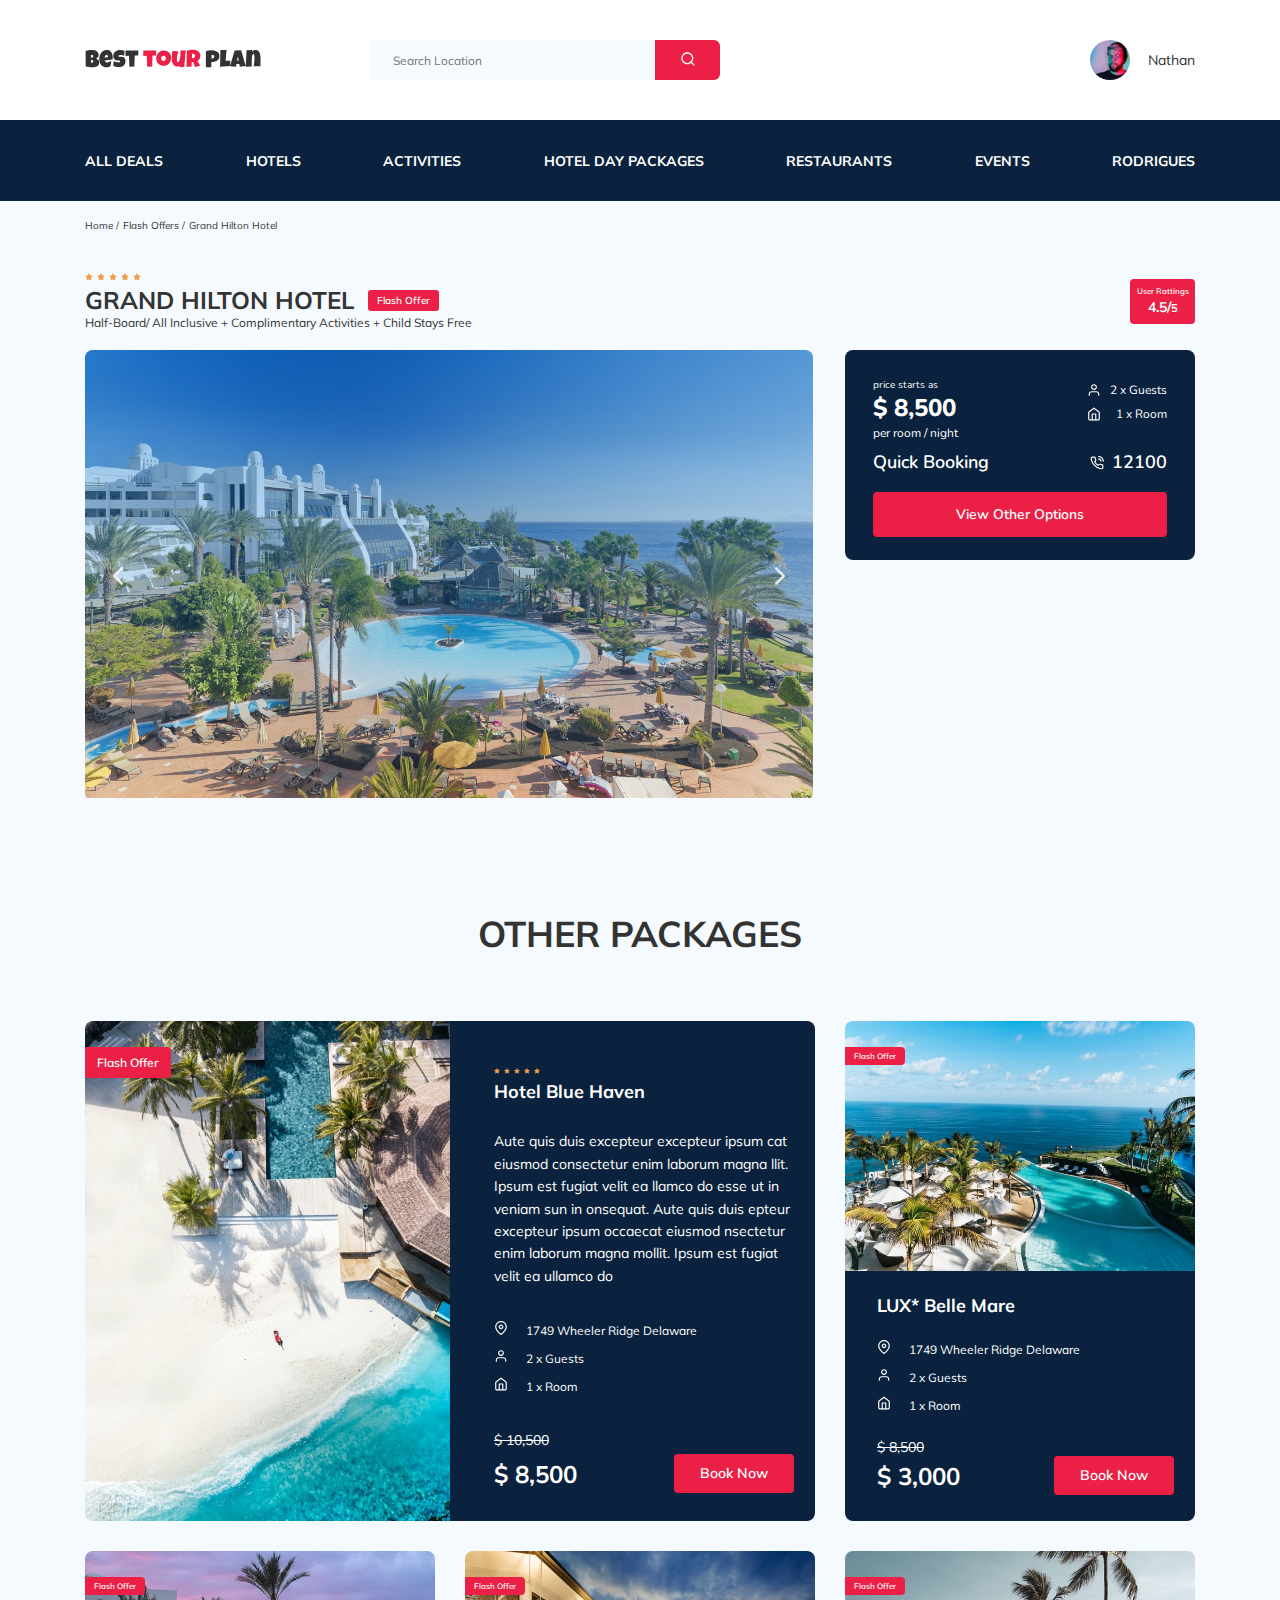
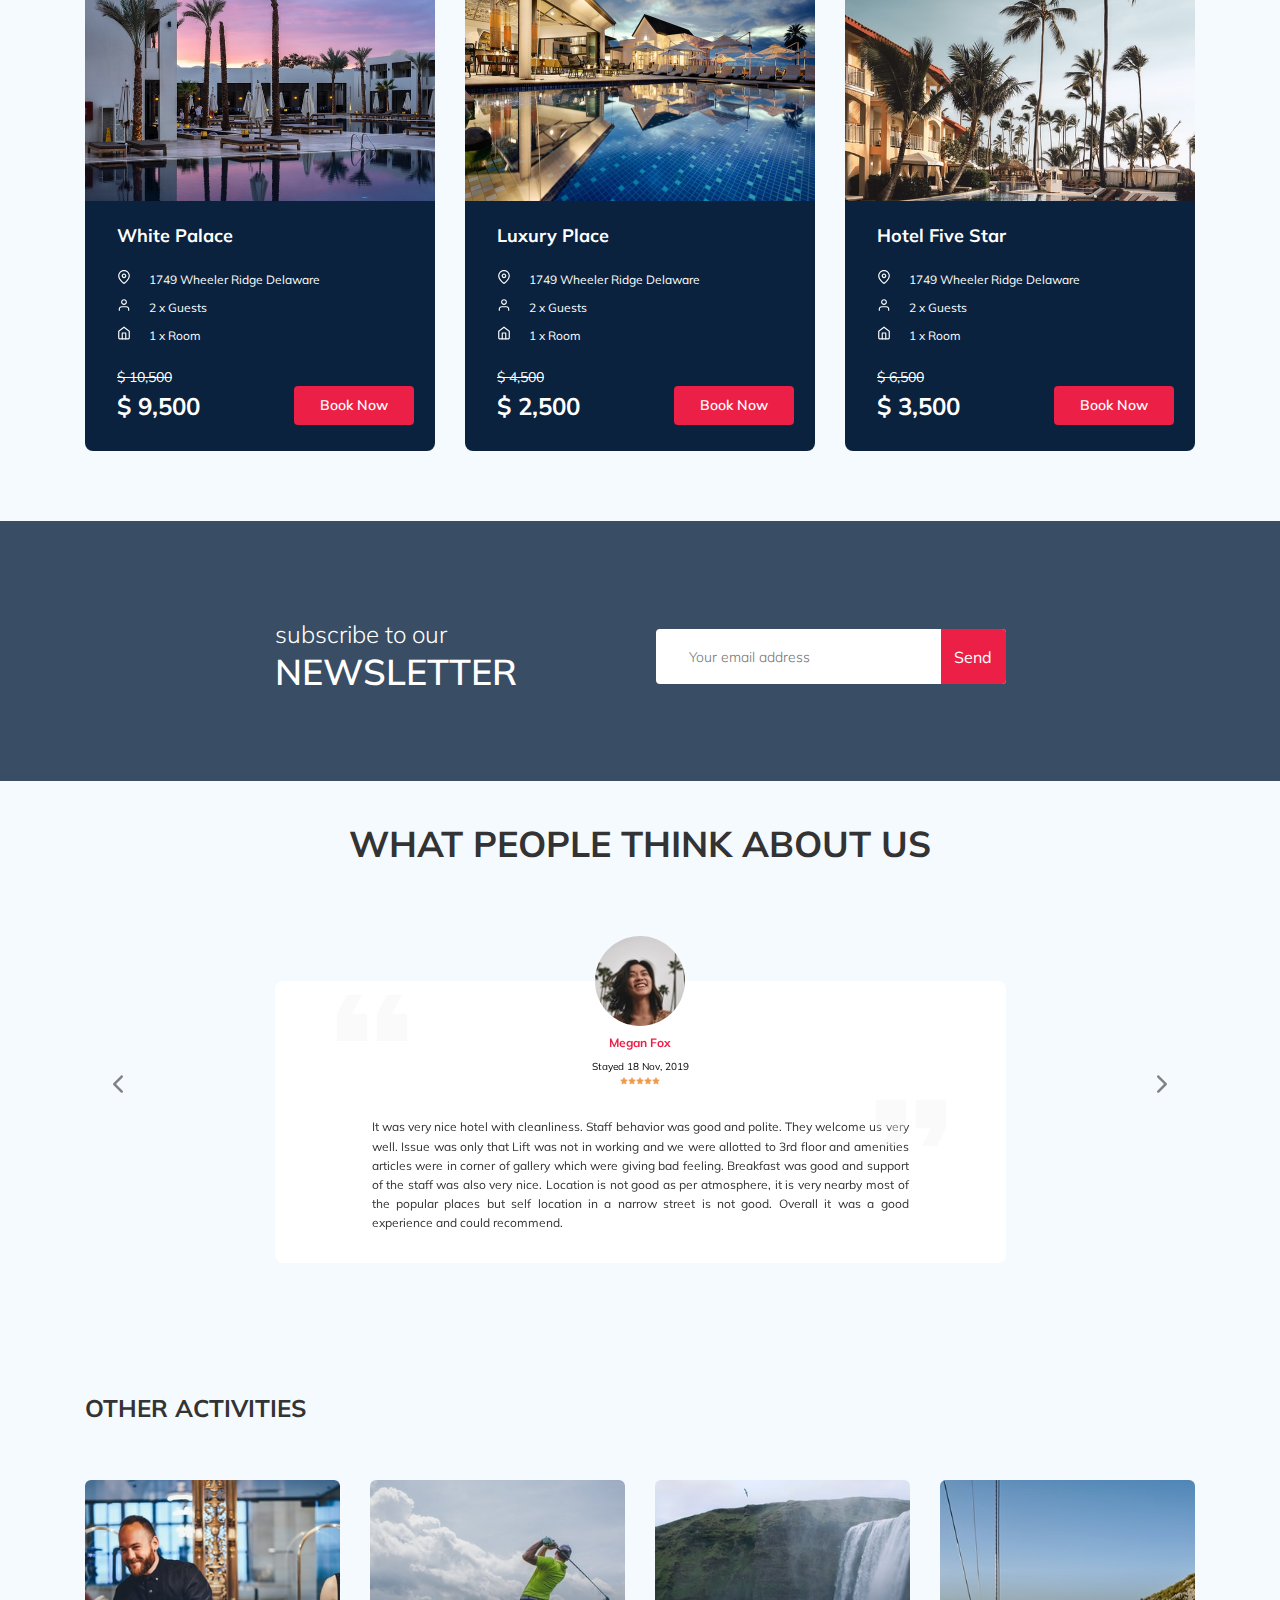
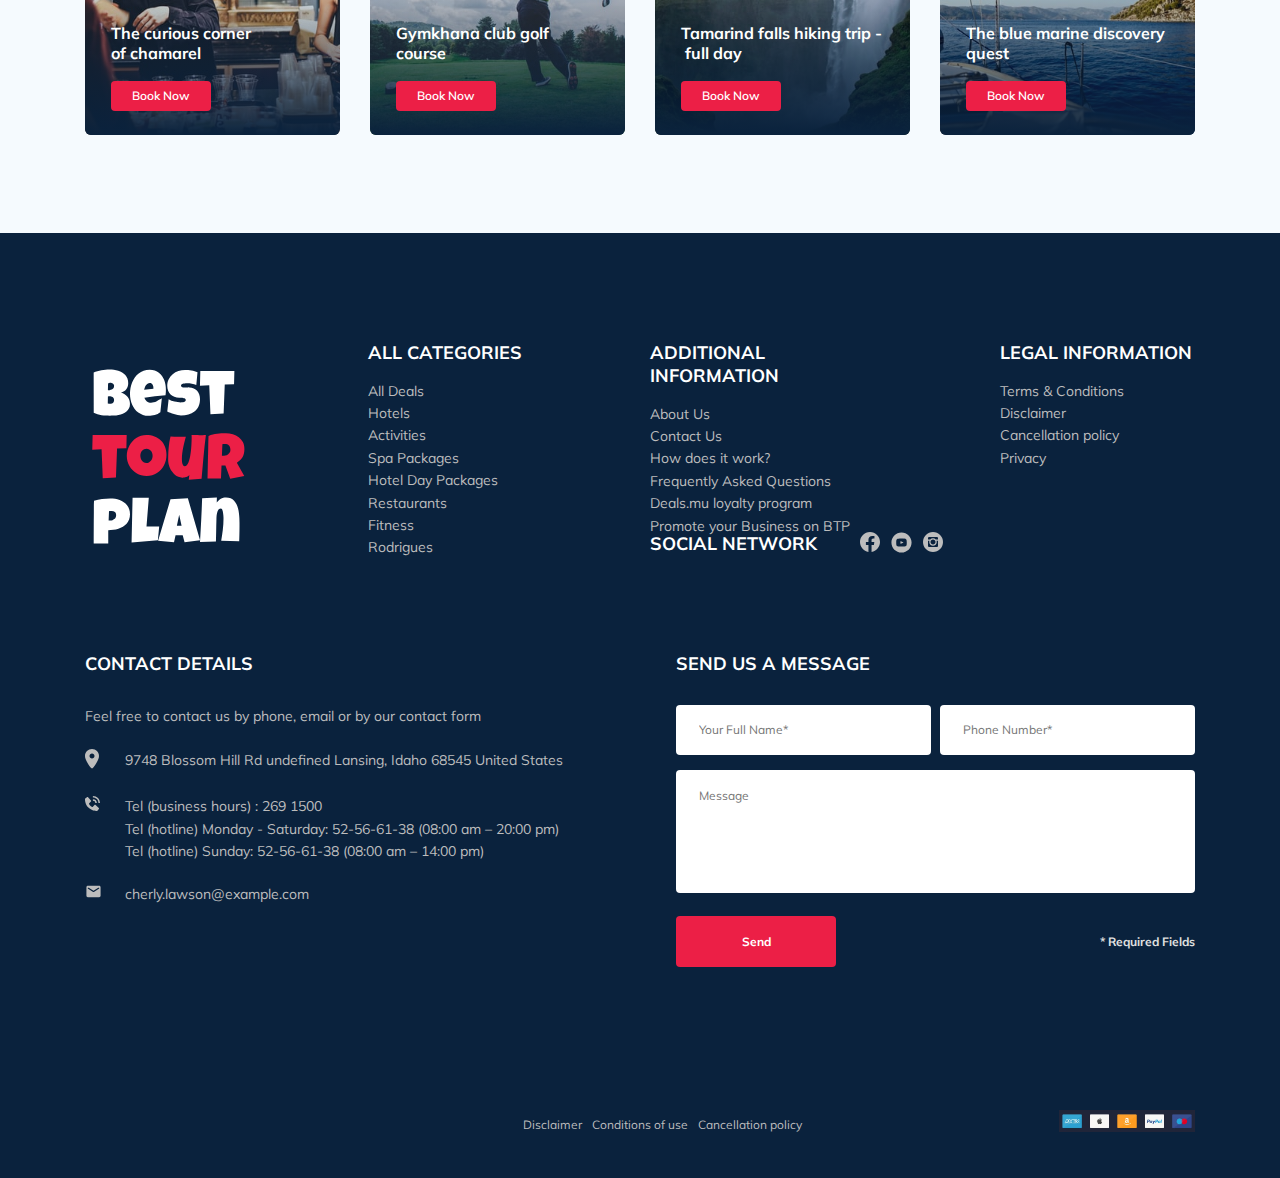
==== commit 47225e25: "create: add responsivibility to all media" ====
--- a/index.html
+++ b/index.html
@@ -840,7 +840,7 @@
               <li class="footer__item footer__item--mb-2">
                 <div class="footer__icon-wrapper">
                   <img
-                    src="/img/geo-icon.svg"
+                    src="/img/maps-and-flags.svg"
                     alt="geo-icon"
                     class="footer__icon"
                   />
@@ -859,8 +859,8 @@
                 </div>
                 <!-- /.footer__icon-wrapper -->
                 Tel (business hours) : 269 1500 <br />
-                Tel (hotline) Monday - Saturday: 52-56-61-38 (08:00 am – 20:00
-                pm) <br />
+                Tel (hotline) Monday - Saturday: 52-56-61-38
+                (08:00&nbsp;am&nbsp;–&nbsp;20:00&nbsp;pm) <br />
                 Tel (hotline) Sunday: 52-56-61-38 (08:00 am – 14:00 pm)
               </li>
               <li class="footer__item footer__item--mb-2">
--- a/css/style.css
+++ b/css/style.css
@@ -1808,6 +1808,10 @@
     -ms-grid-column: 3;
     grid-column: 3;
   }
+  .footer__contact-details {
+    width: 400px;
+    height: 315px;
+  }
 }
 
 @media (max-width: 992px) {
@@ -1976,6 +1980,85 @@
     grid-row: 3;
     -ms-grid-column: 2;
     grid-column: 2;
+  }
+  .footer {
+    padding: 73px 0 33px 0;
+  }
+  .footer-wrapper {
+    -ms-grid-columns: (minmax(min-content, 1fr))[3];
+        grid-template-columns: repeat(3, minmax(-webkit-min-content, 1fr));
+        grid-template-columns: repeat(3, minmax(min-content, 1fr));
+    -webkit-column-gap: 0;
+            column-gap: 0;
+    row-gap: 38px;
+  }
+  .footer__item--mb-2 {
+    font-size: 13px;
+  }
+  .footer__logo {
+    -ms-grid-row: 1;
+    -ms-grid-row-span: 1;
+    grid-row: 1 / 2;
+    width: 104px;
+    height: 120px;
+    -o-object-fit: cover;
+       object-fit: cover;
+  }
+  .footer__social-network {
+    -ms-grid-row: 1;
+    -ms-grid-row-span: 1;
+    grid-row: 1 / 2;
+    grid-column: span 3;
+    -ms-flex-item-align: center;
+        -ms-grid-row-align: center;
+        align-self: center;
+  }
+  .footer__categories {
+    -ms-grid-row: 2;
+    -ms-grid-row-span: 1;
+    grid-row: 2 / 3;
+    width: 162px;
+  }
+  .footer__additional {
+    width: 260px;
+  }
+  .footer__legal {
+    width: 202px;
+  }
+  .footer__contact-details {
+    -ms-grid-row: 3;
+    grid-row: 3;
+    margin-top: 23px;
+    width: 493px;
+    height: 245px;
+  }
+  .footer__contact-form {
+    -ms-grid-column: 1;
+    -ms-grid-column-span: 2;
+    grid-column: 1 / span 2;
+    -ms-grid-row: 4;
+    grid-row: 4;
+    justify-self: flex-start;
+    margin-top: 22px;
+    margin-bottom: 0;
+    width: 539px;
+  }
+  .footer__iconpack {
+    -ms-grid-row: 5;
+    grid-row: 5;
+    -ms-grid-column: 3;
+    grid-column: 3;
+  }
+  .footer__inform {
+    -ms-grid-row: 5;
+    grid-row: 5;
+    -ms-grid-column: 1;
+    -ms-grid-column-span: 2;
+    grid-column: 1 / span 2;
+    margin-left: 0;
+    -webkit-box-pack: start;
+        -ms-flex-pack: start;
+            justify-content: flex-start;
   }
 }
 
@@ -2176,6 +2259,21 @@
     -ms-grid-column: 2;
     grid-column: 2;
   }
+  .footer__title {
+    font-size: 13px;
+  }
+  .footer__title--inline {
+    font-size: 16px;
+  }
+  .footer__categories {
+    width: 100%;
+  }
+  .footer__additional {
+    width: 100%;
+  }
+  .footer__legal {
+    width: 77%;
+  }
 }
 
 @media (max-width: 576px) {
@@ -2329,6 +2427,129 @@
     line-height: 15px;
     border-radius: 0px 4px 4px 0px;
   }
+  .footer {
+    height: 1721px;
+    padding: 69px 0 21px 0;
+  }
+  .footer-wrapper {
+    -ms-grid-columns: minmax(408px, 576px);
+        grid-template-columns: minmax(408px, 576px);
+    row-gap: 30px;
+  }
+  .footer__logo {
+    width: 104px;
+    height: 120px;
+  }
+  .footer__title {
+    font-size: 18px;
+  }
+  .footer__title--inline {
+    margin-right: 0;
+    margin-bottom: 22px;
+  }
+  .footer__title--mb-3 {
+    margin-bottom: 15px;
+  }
+  .footer__social-network {
+    -ms-grid-column: 1;
+    grid-column: 1;
+    -ms-grid-row: 2;
+    grid-row: 2;
+    width: 245px;
+    height: 67px;
+    -ms-flex-wrap: wrap;
+        flex-wrap: wrap;
+  }
+  .footer__categories {
+    -ms-grid-column: 1;
+    grid-column: 1;
+    -ms-grid-row: 3;
+    grid-row: 3;
+    width: 100%;
+  }
+  .footer__additional {
+    -ms-grid-column: 1;
+    grid-column: 1;
+    -ms-grid-row: 4;
+    grid-row: 4;
+    width: 100%;
+  }
+  .footer__legal {
+    -ms-grid-column: 1;
+    grid-column: 1;
+    -ms-grid-row: 5;
+    grid-row: 5;
+    width: 100%;
+    -ms-grid-column-align: start;
+        justify-self: start;
+  }
+  .footer__contact-details {
+    -ms-grid-column: 1;
+    grid-column: 1;
+    -ms-grid-row: 6;
+    grid-row: 6;
+    margin-top: 10px;
+    width: 100%;
+  }
+  .footer__contact-form {
+    -ms-grid-column: 1;
+    grid-column: 1;
+    -ms-grid-row: 7;
+    grid-row: 7;
+    margin-top: 30px;
+    width: 100%;
+  }
+  .footer__form {
+    display: -ms-grid;
+    display: grid;
+    -ms-grid-columns: minmax(408px, 576px);
+        grid-template-columns: minmax(408px, 576px);
+    width: 100%;
+  }
+  .footer__message {
+    width: 100%;
+  }
+  .footer__inform {
+    -ms-grid-column: 1;
+    grid-column: 1;
+    -ms-grid-row: 9;
+    grid-row: 9;
+    -ms-flex-item-align: start;
+        align-self: flex-start;
+    -webkit-box-pack: justify;
+        -ms-flex-pack: justify;
+            justify-content: space-between;
+    margin-bottom: 10px;
+  }
+  .footer__iconpack {
+    -ms-grid-column: 1;
+    grid-column: 1;
+    -ms-grid-row: 9;
+    grid-row: 9;
+    -ms-flex-item-align: start;
+        -ms-grid-row-align: start;
+        align-self: start;
+    -ms-grid-column-align: start;
+        justify-self: start;
+    margin-top: 25px;
+  }
+  .footer__input {
+    width: 100%;
+  }
+  .footer__info {
+    -ms-grid-row: 4;
+    grid-row: 4;
+    margin-bottom: 23px;
+  }
+  .footer__button {
+    -ms-grid-row: 8;
+    grid-row: 8;
+    width: 160px;
+    height: 50px;
+  }
+  .footer__link--text {
+    font-size: 12px;
+  }
 }
 
 @media (min-width: 320px) and (max-width: 480px) {
@@ -2445,5 +2666,134 @@
     font-size: 23px;
     margin-bottom: 20px;
   }
+  .footer {
+    height: 1808px;
+    padding: 69px 0 21px 0;
+  }
+  .footer-wrapper {
+    -ms-grid-columns: minmax(280px, 408px);
+        grid-template-columns: minmax(280px, 408px);
+    -ms-grid-rows: 1fr;
+        grid-template-rows: 1fr;
+    height: 1700px;
+    row-gap: 30px;
+  }
+  .footer__logo {
+    width: 104px;
+    height: 120px;
+  }
+  .footer__title {
+    font-size: 18px;
+  }
+  .footer__title--inline {
+    margin-right: 0;
+    margin-bottom: 22px;
+  }
+  .footer__title--mb-3 {
+    margin-bottom: 15px;
+  }
+  .footer__social-network {
+    -ms-grid-column: 1;
+    grid-column: 1;
+    -ms-grid-row: 2;
+    grid-row: 2;
+    width: 245px;
+    height: 67px;
+    -ms-flex-wrap: wrap;
+        flex-wrap: wrap;
+  }
+  .footer__categories {
+    -ms-grid-column: 1;
+    grid-column: 1;
+    -ms-grid-row: 3;
+    grid-row: 3;
+    width: 100%;
+  }
+  .footer__additional {
+    -ms-grid-column: 1;
+    grid-column: 1;
+    -ms-grid-row: 4;
+    grid-row: 4;
+    width: 100%;
+  }
+  .footer__legal {
+    -ms-grid-column: 1;
+    grid-column: 1;
+    -ms-grid-row: 5;
+    grid-row: 5;
+    width: 100%;
+    -ms-grid-column-align: start;
+        justify-self: start;
+  }
+  .footer__contact-details {
+    -ms-grid-column: 1;
+    grid-column: 1;
+    -ms-grid-row: 6;
+    grid-row: 6;
+    margin-top: 10px;
+    width: 100%;
+    height: 331px;
+  }
+  .footer__contact-form {
+    -ms-grid-column: 1;
+    grid-column: 1;
+    -ms-grid-row: 7;
+    grid-row: 7;
+    margin-top: 30px;
+    width: 100%;
+    height: 386px;
+  }
+  .footer__form {
+    display: -ms-grid;
+    display: grid;
+    -ms-grid-columns: minmax(280px, 408px);
+        grid-template-columns: minmax(280px, 408px);
+    width: 100%;
+  }
+  .footer__message {
+    width: 100%;
+    margin-bottom: 11px;
+  }
+  .footer__inform {
+    -ms-grid-column: 1;
+    grid-column: 1;
+    -ms-grid-row: 9;
+    grid-row: 9;
+    -ms-flex-item-align: start;
+        align-self: flex-start;
+    -webkit-box-pack: justify;
+        -ms-flex-pack: justify;
+            justify-content: space-between;
+    margin-bottom: 10px;
+  }
+  .footer__iconpack {
+    -ms-grid-column: 1;
+    grid-column: 1;
+    -ms-grid-row: 9;
+    grid-row: 9;
+    -ms-flex-item-align: start;
+        -ms-grid-row-align: start;
+        align-self: start;
+    -ms-grid-column-align: start;
+        justify-self: start;
+    margin-top: 25px;
+  }
+  .footer__input {
+    width: 100%;
+  }
+  .footer__info {
+    -ms-grid-row: 4;
+    grid-row: 4;
+    margin-bottom: 11px;
+  }
+  .footer__button {
+    -ms-grid-row: 8;
+    grid-row: 8;
+    width: 160px;
+    height: 50px;
+  }
+  .footer__link--text {
+    font-size: 12px;
+  }
 }
 /*# sourceMappingURL=style.css.map */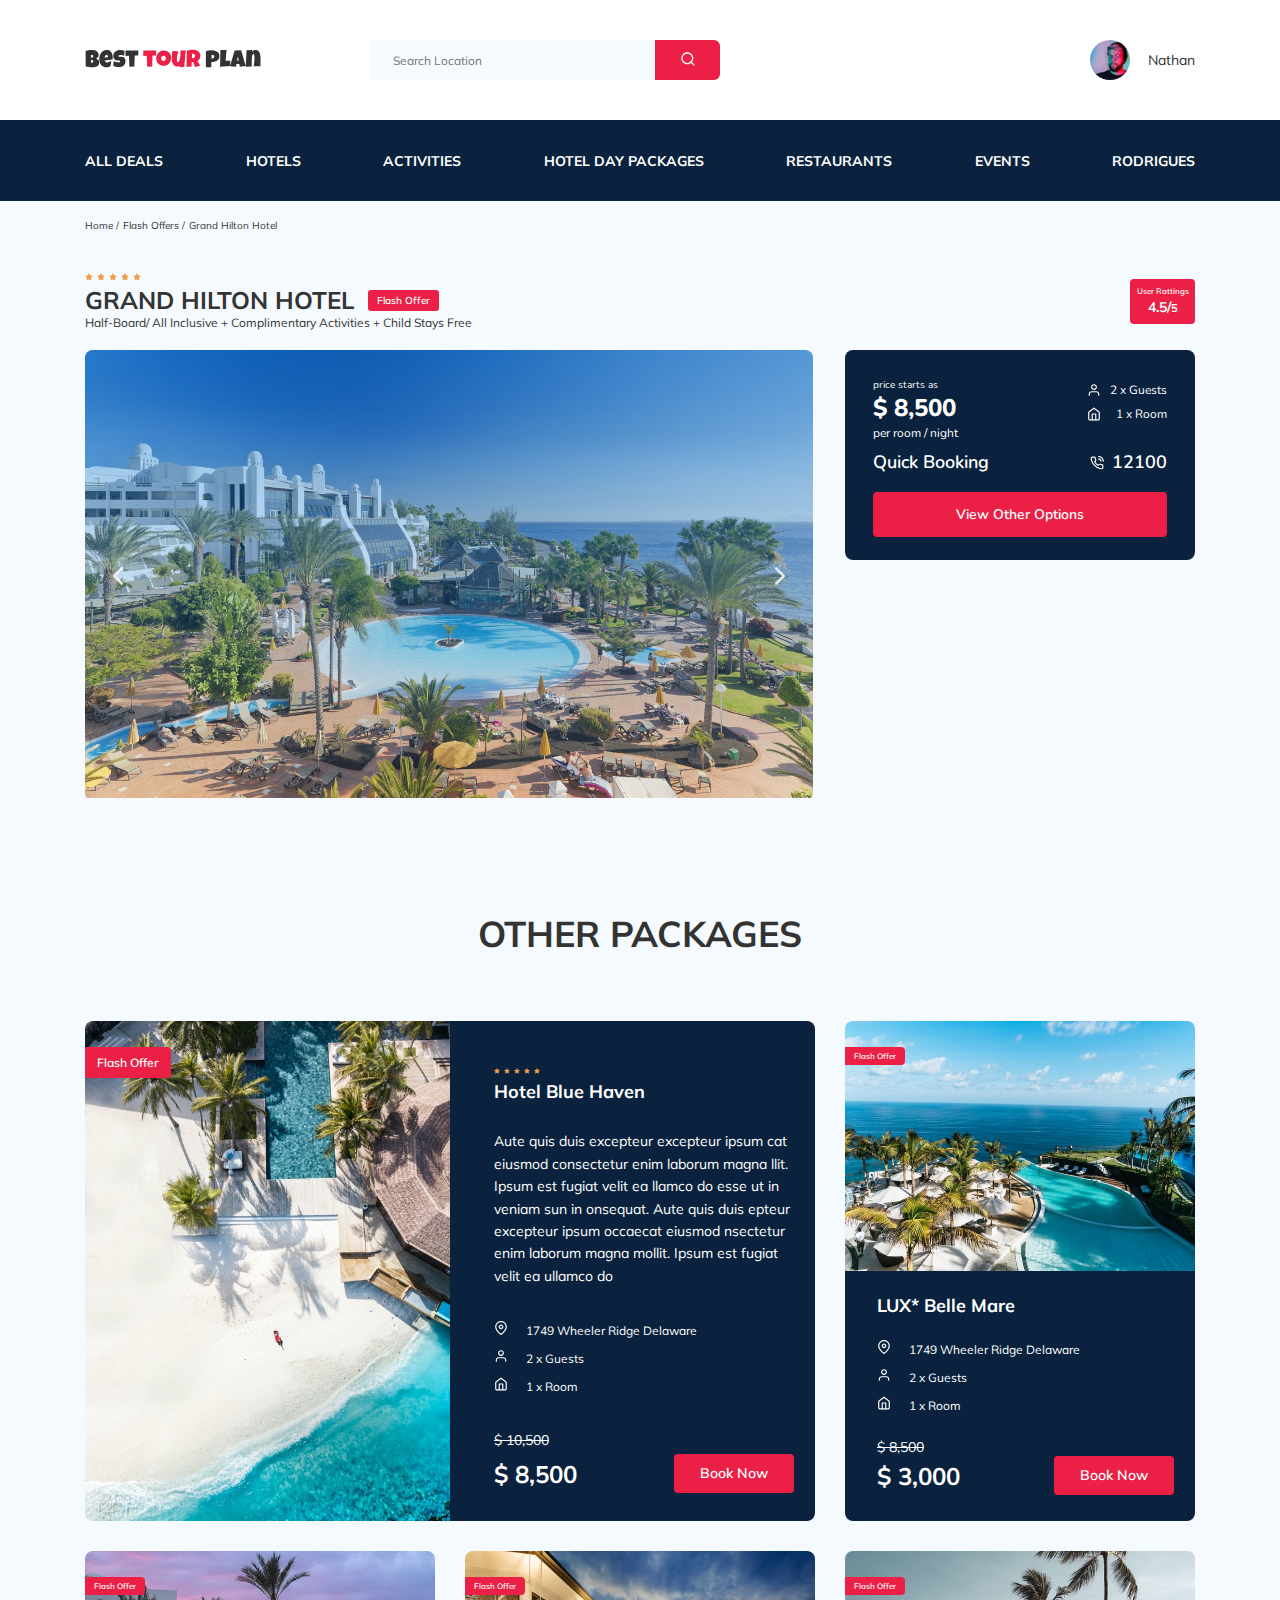
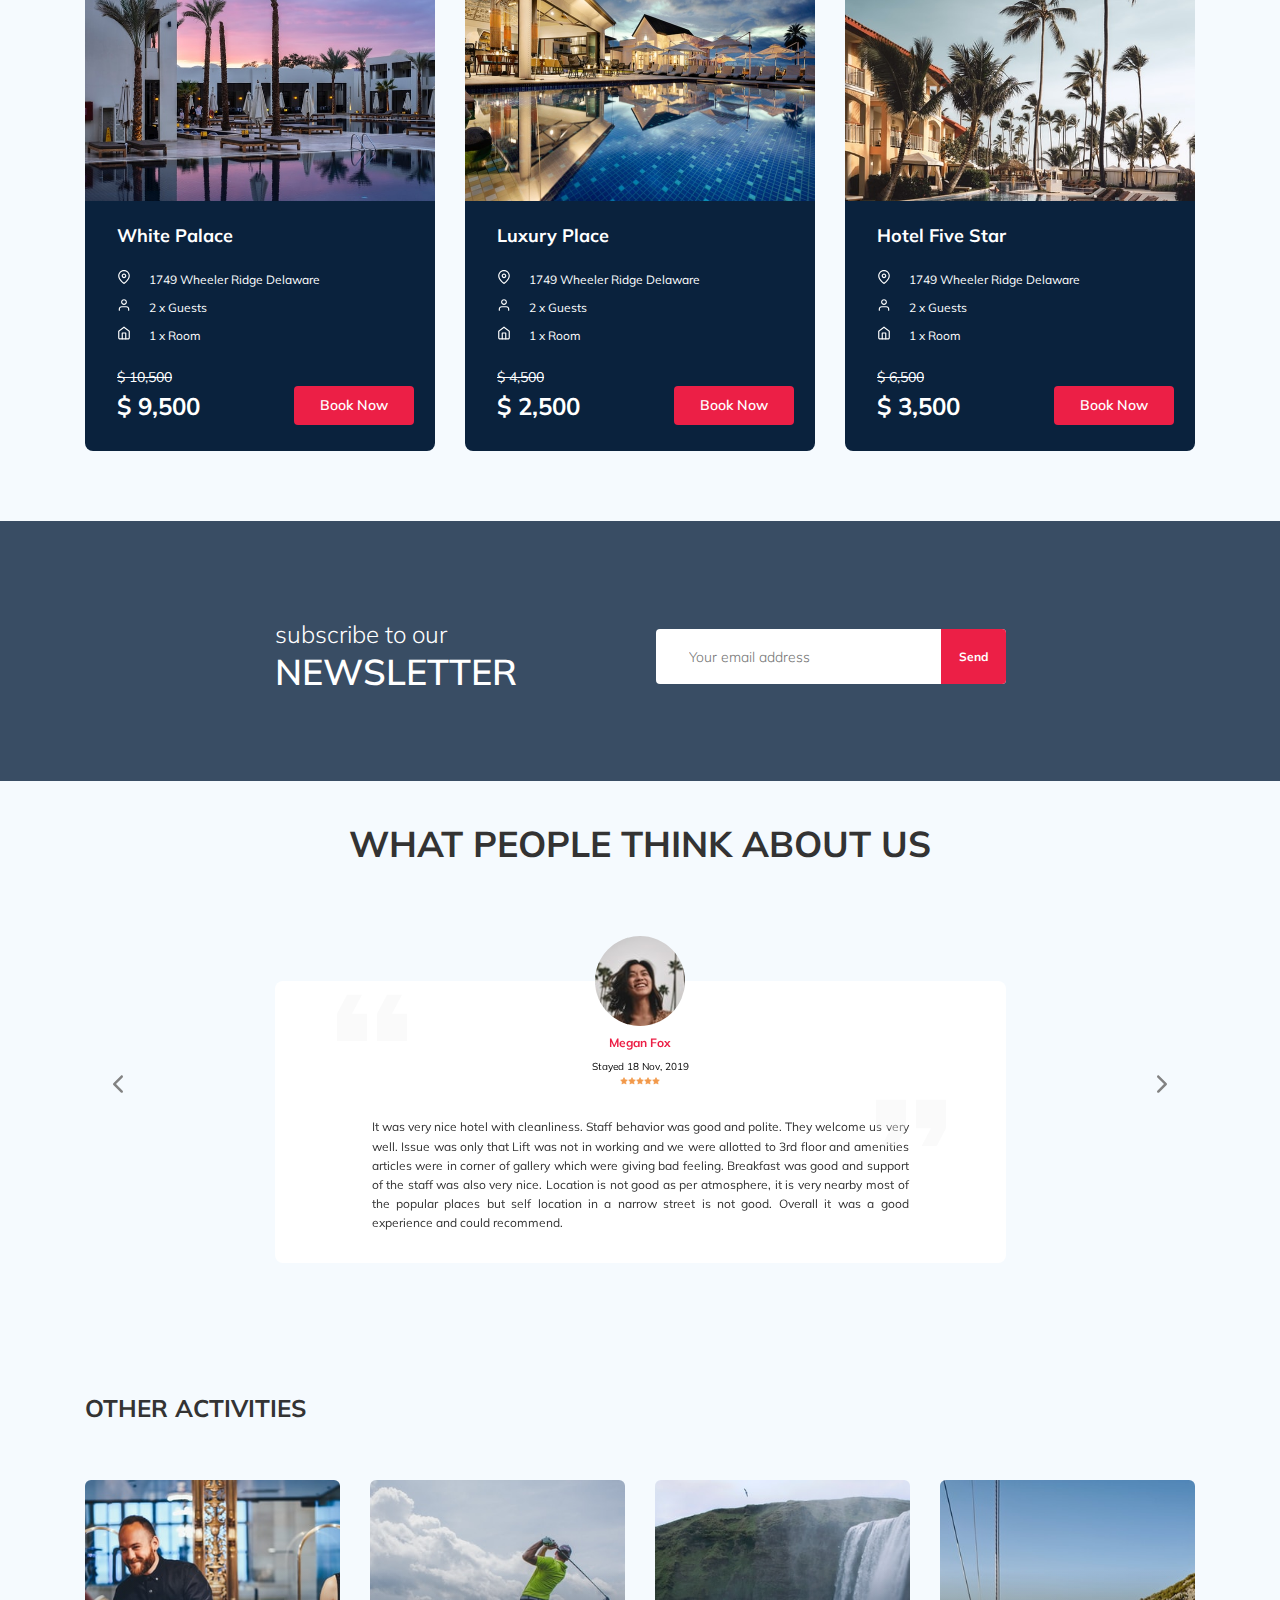
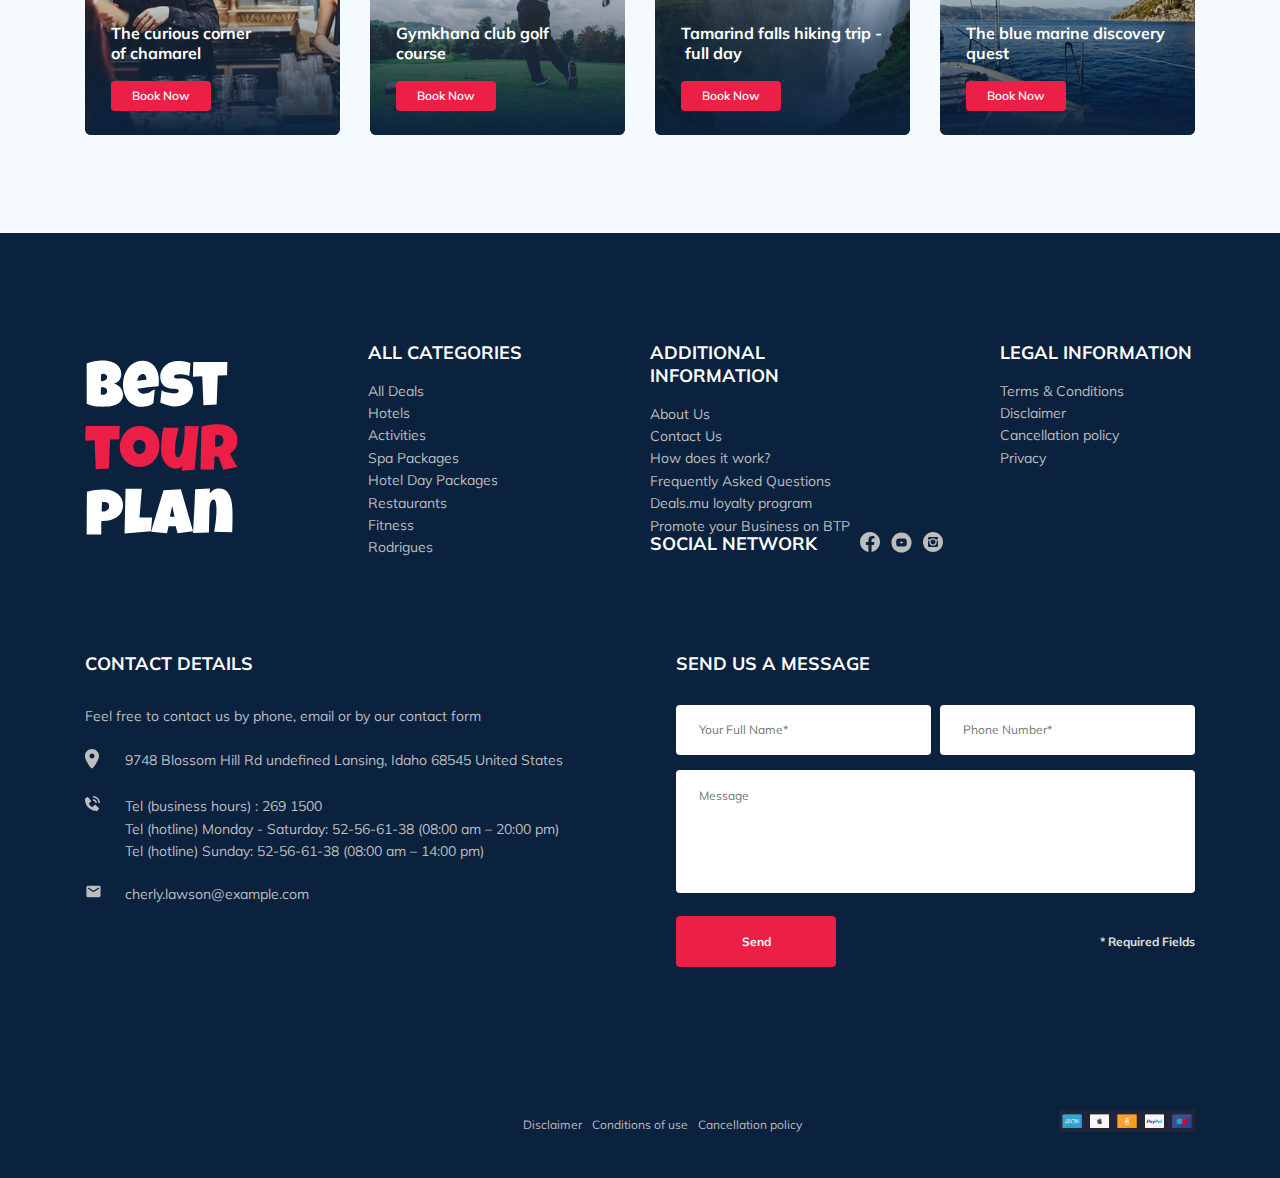
==== commit 633481a6: "create: fix some problems" ====
--- a/index.html
+++ b/index.html
@@ -26,7 +26,7 @@
     <header class="navbar">
       <div class="container">
         <div class="navbar-top">
-          <a href="#" class="logo">
+          <a href="/index.html" class="logo">
             <img
               src="img/horizontal-logo.svg"
               alt="Logo: Best tour plan"
@@ -736,11 +736,9 @@
     <section class="footer">
       <div class="container">
         <div class="footer-wrapper">
-          <img
-            src="img/vertical-logo.svg"
-            alt="Logo"
-            class="logo footer__logo"
-          />
+          <a href="/index.html" class="logo footer__logo">
+            <img src="img/vertical-logo.svg" alt="Logo"
+          /></a>
           <div class="footer__list footer__categories">
             <h3 class="footer__title">All Categories</h3>
             <ul class="footer__ul">
@@ -800,13 +798,13 @@
           <div class="footer__social-network">
             <h3 class="footer__title footer__title--inline">Social Network</h3>
             <div class="footer__social-links">
-              <a href="#" class="footer__link"
+              <a href="facebook.com" class="footer__link"
                 ><img src="img/facebook.svg" alt="facebook"
               /></a>
-              <a href="#" class="footer__link"
+              <a href="youtube.com" class="footer__link"
                 ><img src="img/youtube.svg" alt="youtube"
               /></a>
-              <a href="#" class="footer__link"
+              <a href="instagram.com" class="footer__link"
                 ><img src="img/instagram.svg" alt="instagram"
               /></a>
             </div>
@@ -840,7 +838,7 @@
               <li class="footer__item footer__item--mb-2">
                 <div class="footer__icon-wrapper">
                   <img
-                    src="/img/maps-and-flags.svg"
+                    src="img/maps-and-flags.svg"
                     alt="geo-icon"
                     class="footer__icon"
                   />
--- a/css/style.css
+++ b/css/style.css
@@ -453,6 +453,7 @@
   height: 100%;
   border: none;
   background-color: #EC1F46;
+  cursor: pointer;
 }
 
 .search__icon {
@@ -906,6 +907,10 @@
   border: none;
   background-color: #EC1F46;
   color: #fff;
+  cursor: pointer;
+  font-weight: bold;
+  font-size: 12px;
+  line-height: 15px;
 }
 
 .reviews {
@@ -1328,6 +1333,7 @@
   font-weight: 600;
   font-size: 14px;
   line-height: 19px;
+  cursor: pointer;
 }
 
 .package-card-3-image {
@@ -1435,6 +1441,7 @@
   font-weight: 600;
   font-size: 14px;
   line-height: 19px;
+  cursor: pointer;
 }
 
 .flash-saled {
@@ -1696,6 +1703,7 @@
   background-color: #EC1F46;
   border: none;
   border-radius: 4px;
+  cursor: pointer;
 }
 
 .footer__info {
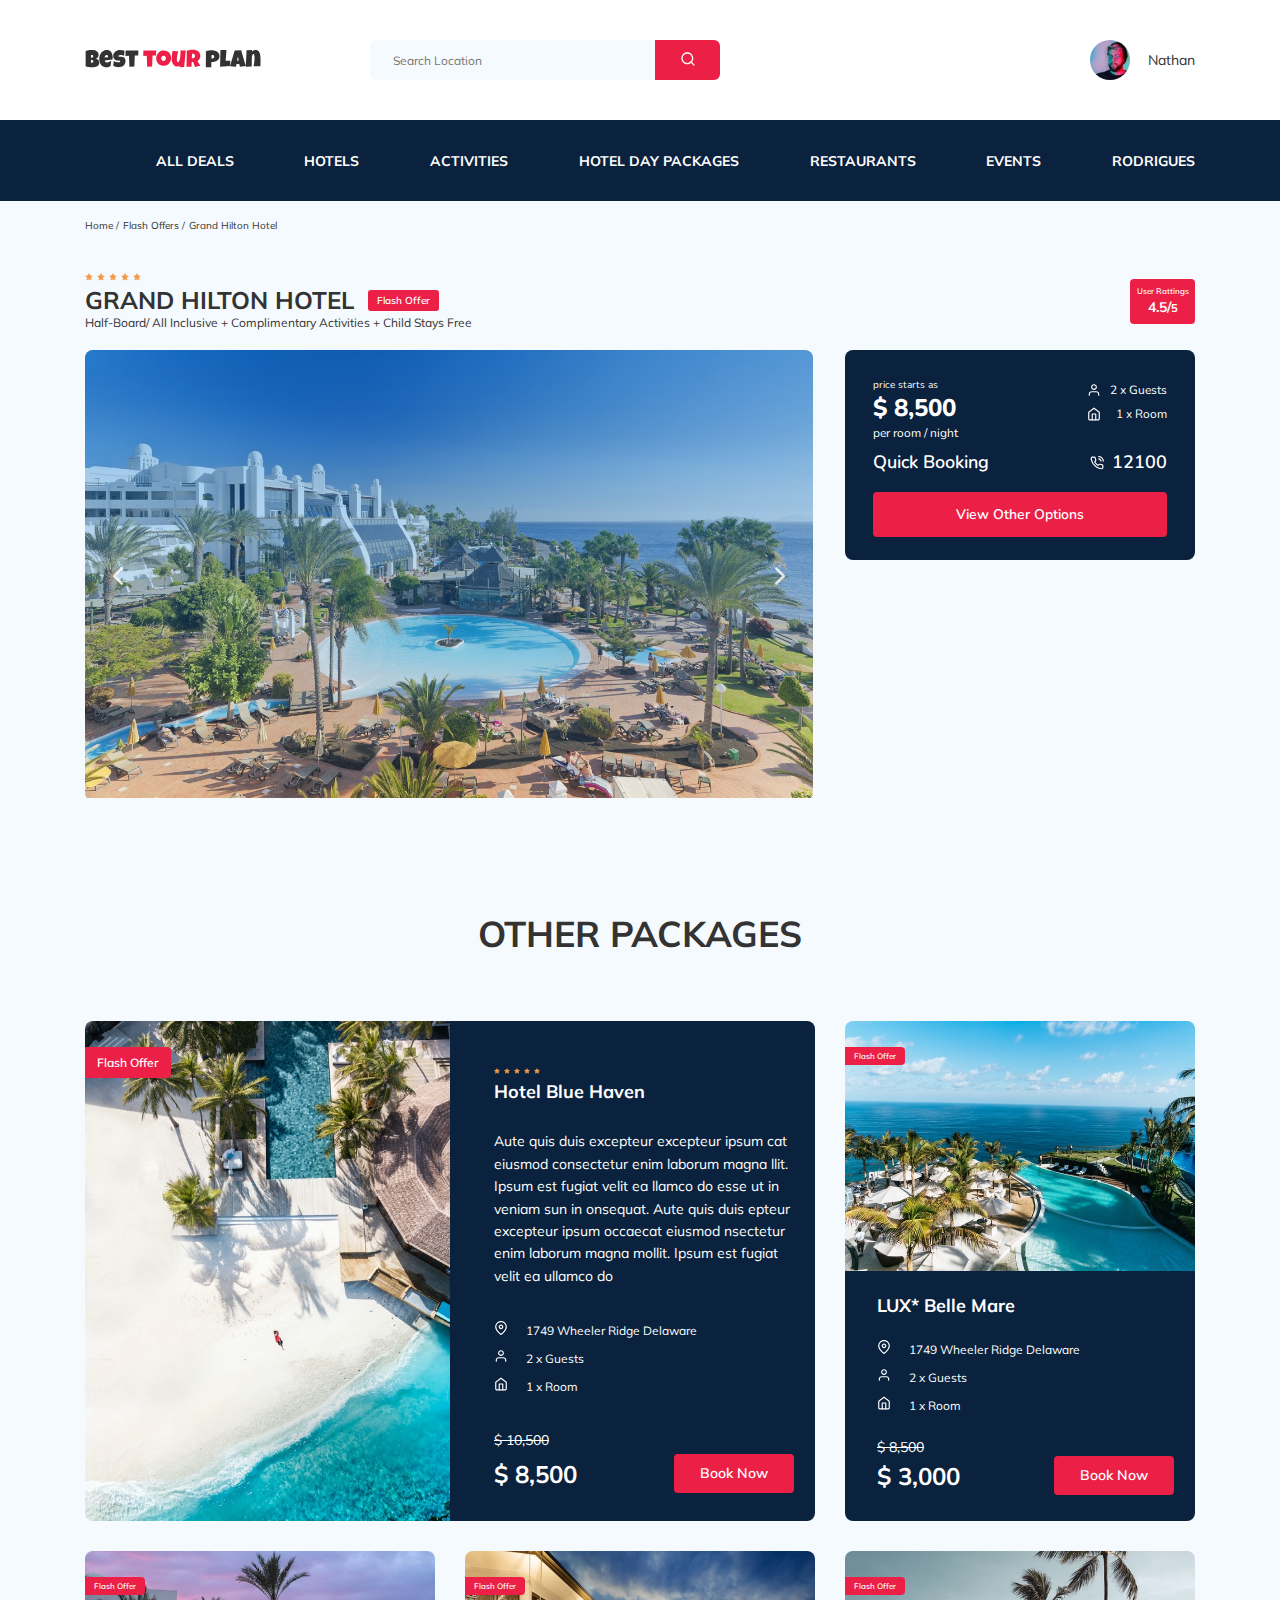
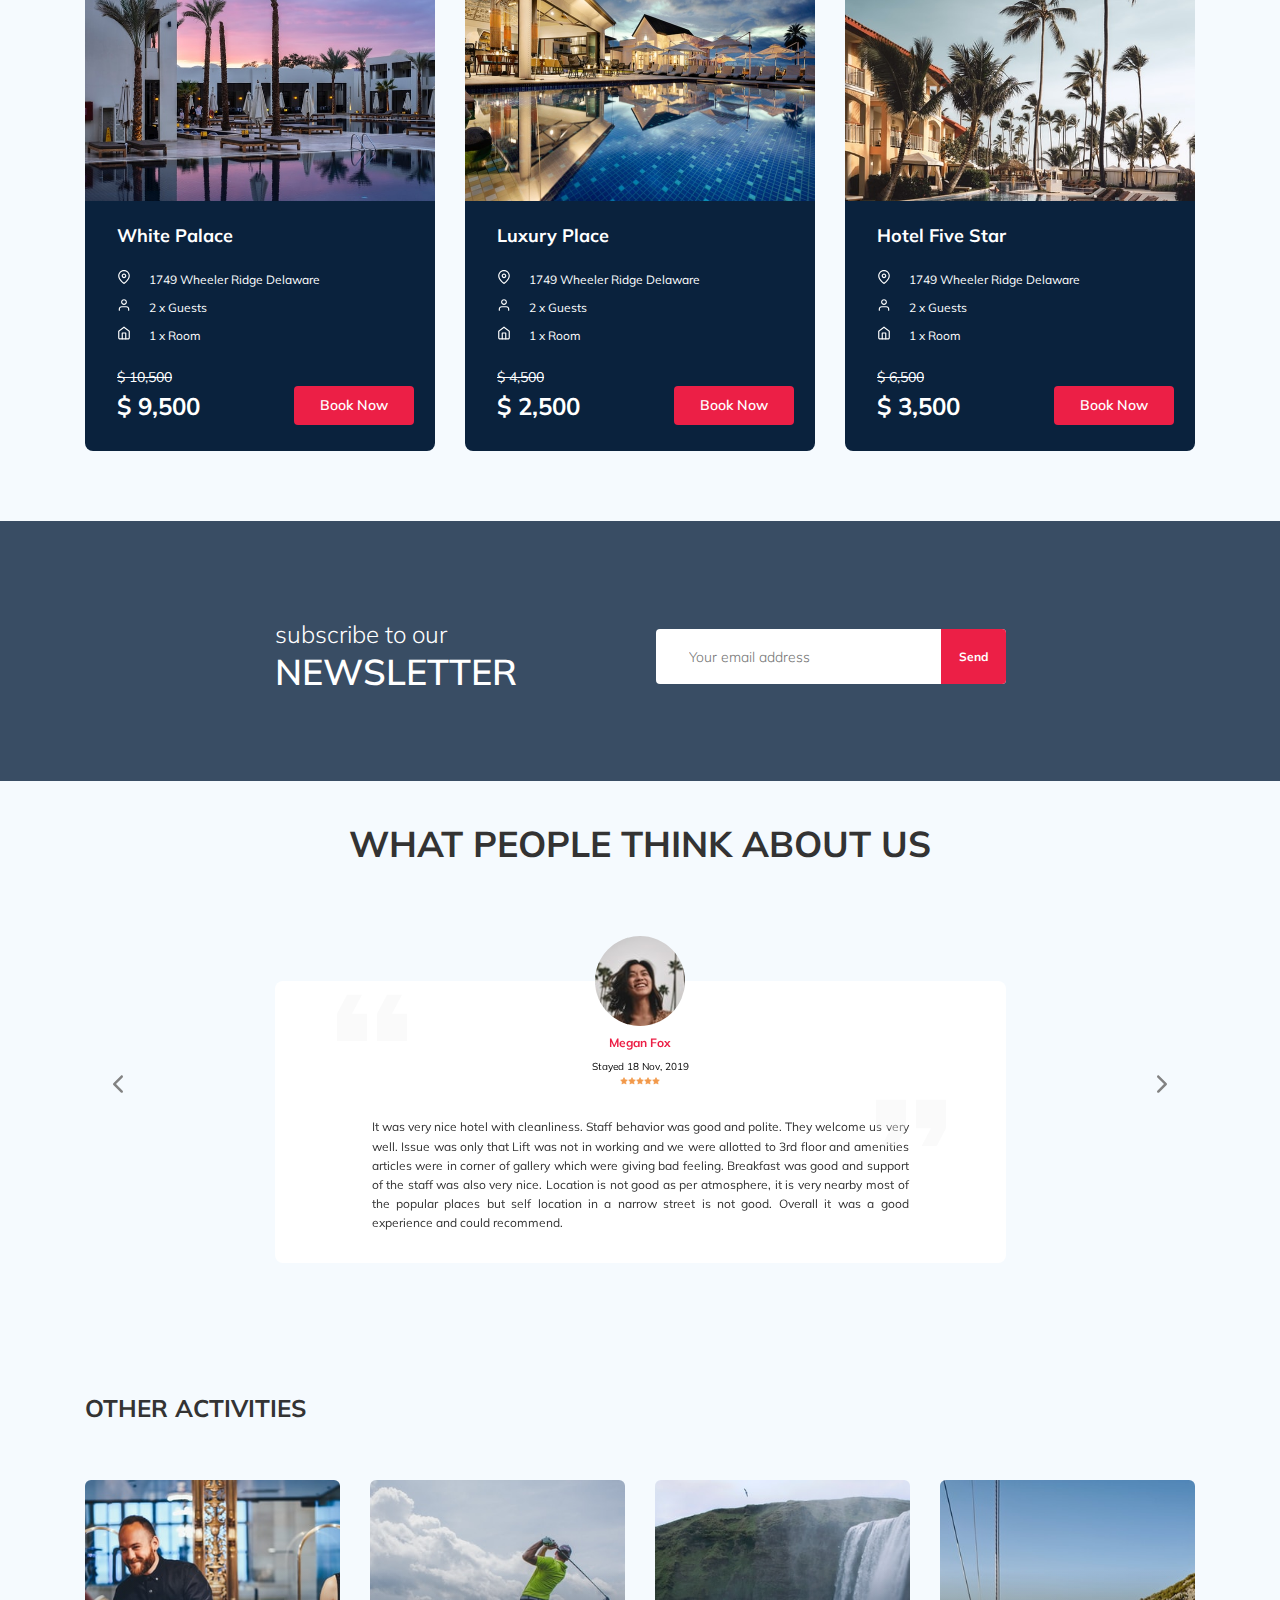
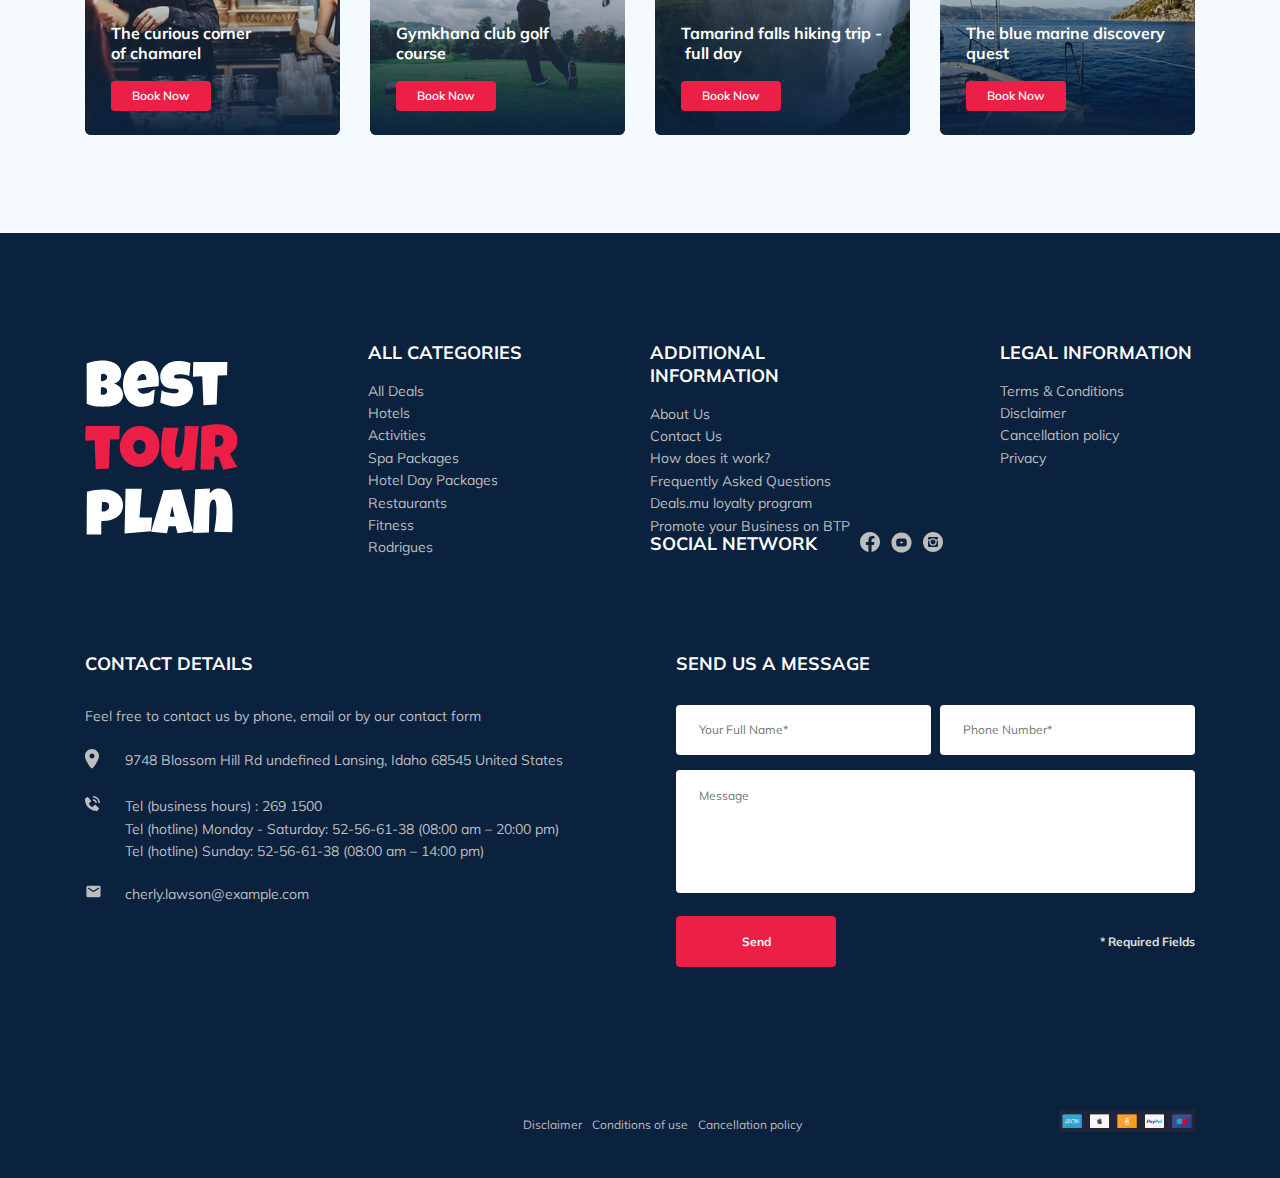
==== commit 5bc16a69: "create: add mobile menu" ====
--- a/index.html
+++ b/index.html
@@ -23,7 +23,7 @@
     ></script>
   </head>
   <body>
-    <header class="navbar">
+    <header class="navbar navbar--mobile--fixed">
       <div class="container">
         <div class="navbar-top">
           <a href="/index.html" class="logo">
@@ -34,7 +34,10 @@
             />
           </a>
 
-          <form action="#" class="search navbar__search">
+          <form
+            action="#"
+            class="search navbar__search navbar__search--mobile--hidden"
+          >
             <input
               type="text"
               class="search__input"
@@ -49,7 +52,7 @@
             </button>
           </form>
 
-          <a href="#" class="user navbar__user">
+          <a href="#" class="user navbar__user navbar__user--mobile--hidden">
             <img
               src="img/user-avatar.jpg"
               alt="user avatar"
@@ -70,6 +73,40 @@
       <div class="navbar-bottom">
         <div class="container">
           <ul class="navbar-menu">
+            <li class="navbar-menu__item"></li>
+            <li class="navbar-menu__item navbar-menu__item--mobile--visible">
+              <a
+                href="#"
+                class="user navbar__user navbar__user--mobile--visible"
+              >
+                <img
+                  src="img/user-avatar.jpg"
+                  alt="user avatar"
+                  class="user__avatar"
+                />
+                <span class="user__name user__name--light">Nathan</span>
+              </a>
+              <!-- /.user -->
+            </li>
+            <li class="navbar-menu__item navbar-menu__item--mobile--visible">
+              <form
+                action="#"
+                class="search navbar__search navbar__search--mobile--visible"
+              >
+                <input
+                  type="text"
+                  class="search__input"
+                  placeholder="Search Location"
+                />
+                <button class="search__button">
+                  <img
+                    src="img/search.svg"
+                    class="search__icon"
+                    alt="icon: search"
+                  />
+                </button>
+              </form>
+            </li>
             <li class="navbar-menu__item">
               <a href="#" class="navbar-menu__link">All Deals</a>
             </li>
--- a/css/style.css
+++ b/css/style.css
@@ -419,6 +419,10 @@
   font-weight: 700;
 }
 
+.navbar-menu__item--mobile--visible {
+  display: none;
+}
+
 .logo {
   width: 177px;
 }
@@ -2071,6 +2075,9 @@
 }
 
 @media (max-width: 767px) {
+  body {
+    padding-top: 75px;
+  }
   .container {
     max-width: 576px;
     width: 95%;
@@ -2127,8 +2134,57 @@
   .booking {
     margin-bottom: 20px;
   }
-  .navbar__search, .navbar-menu, .navbar__user {
+  .navbar--mobile--fixed {
+    position: fixed;
+    left: 0;
+    right: 0;
+    top: 0;
+    z-index: 99;
+  }
+  .navbar__user--mobile--hidden, .navbar__search--mobile--hidden {
     display: none;
+  }
+  .navbar__user--mobile--visible, .navbar__search--mobile--visible {
+    display: -webkit-box;
+    display: -ms-flexbox;
+    display: flex;
+  }
+  .navbar__user {
+    -webkit-box-orient: vertical;
+    -webkit-box-direction: normal;
+        -ms-flex-direction: column;
+            flex-direction: column;
+    -webkit-box-pack: center;
+        -ms-flex-pack: center;
+            justify-content: center;
+  }
+  .navbar__search--mobile--visible {
+    width: 243px;
+  }
+  .navbar-bottom {
+    display: none;
+    position: fixed;
+    left: 0;
+    right: 0;
+    bottom: 0;
+    top: 75px;
+    padding-top: 30px;
+  }
+  .navbar-bottom--visible {
+    display: block;
+  }
+  .navbar-menu {
+    -webkit-box-orient: vertical;
+    -webkit-box-direction: normal;
+        -ms-flex-direction: column;
+            flex-direction: column;
+  }
+  .navbar-menu__item {
+    margin-bottom: 20px;
+  }
+  .navbar-menu__item--mobile--visible {
+    display: block;
+    z-index: 99;
   }
   .menu-button {
     display: -webkit-box;
@@ -2155,6 +2211,11 @@
     height: 1px;
     background-color: #333333;
   }
+  .user__name--light {
+    color: #fff;
+    margin-left: 0;
+    margin-top: 10px;
+  }
   .stars {
     -ms-flex-preferred-size: auto;
         flex-basis: auto;
@@ -2291,6 +2352,9 @@
   .navbar-top {
     padding: 28px 0;
     height: 100%;
+  }
+  .navbar-bottom {
+    top: 60px;
   }
   .container {
     height: 100%;
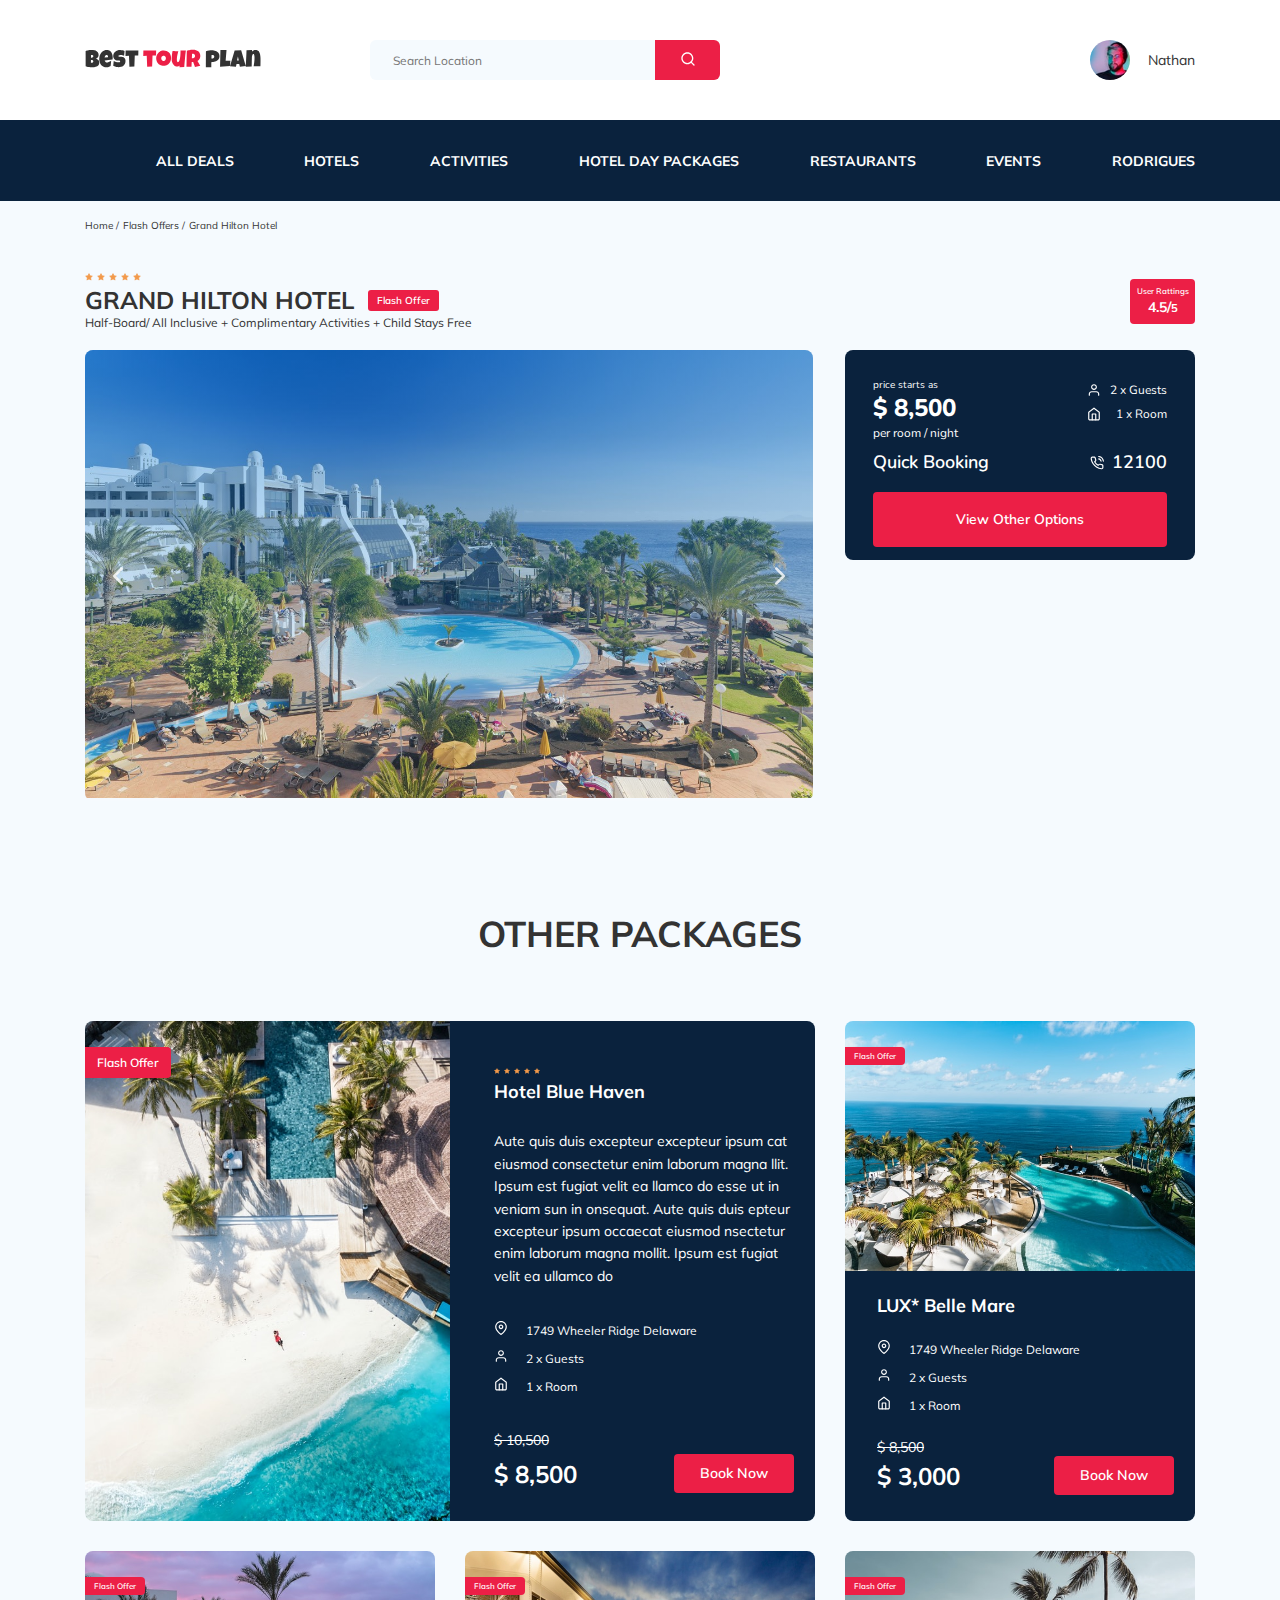
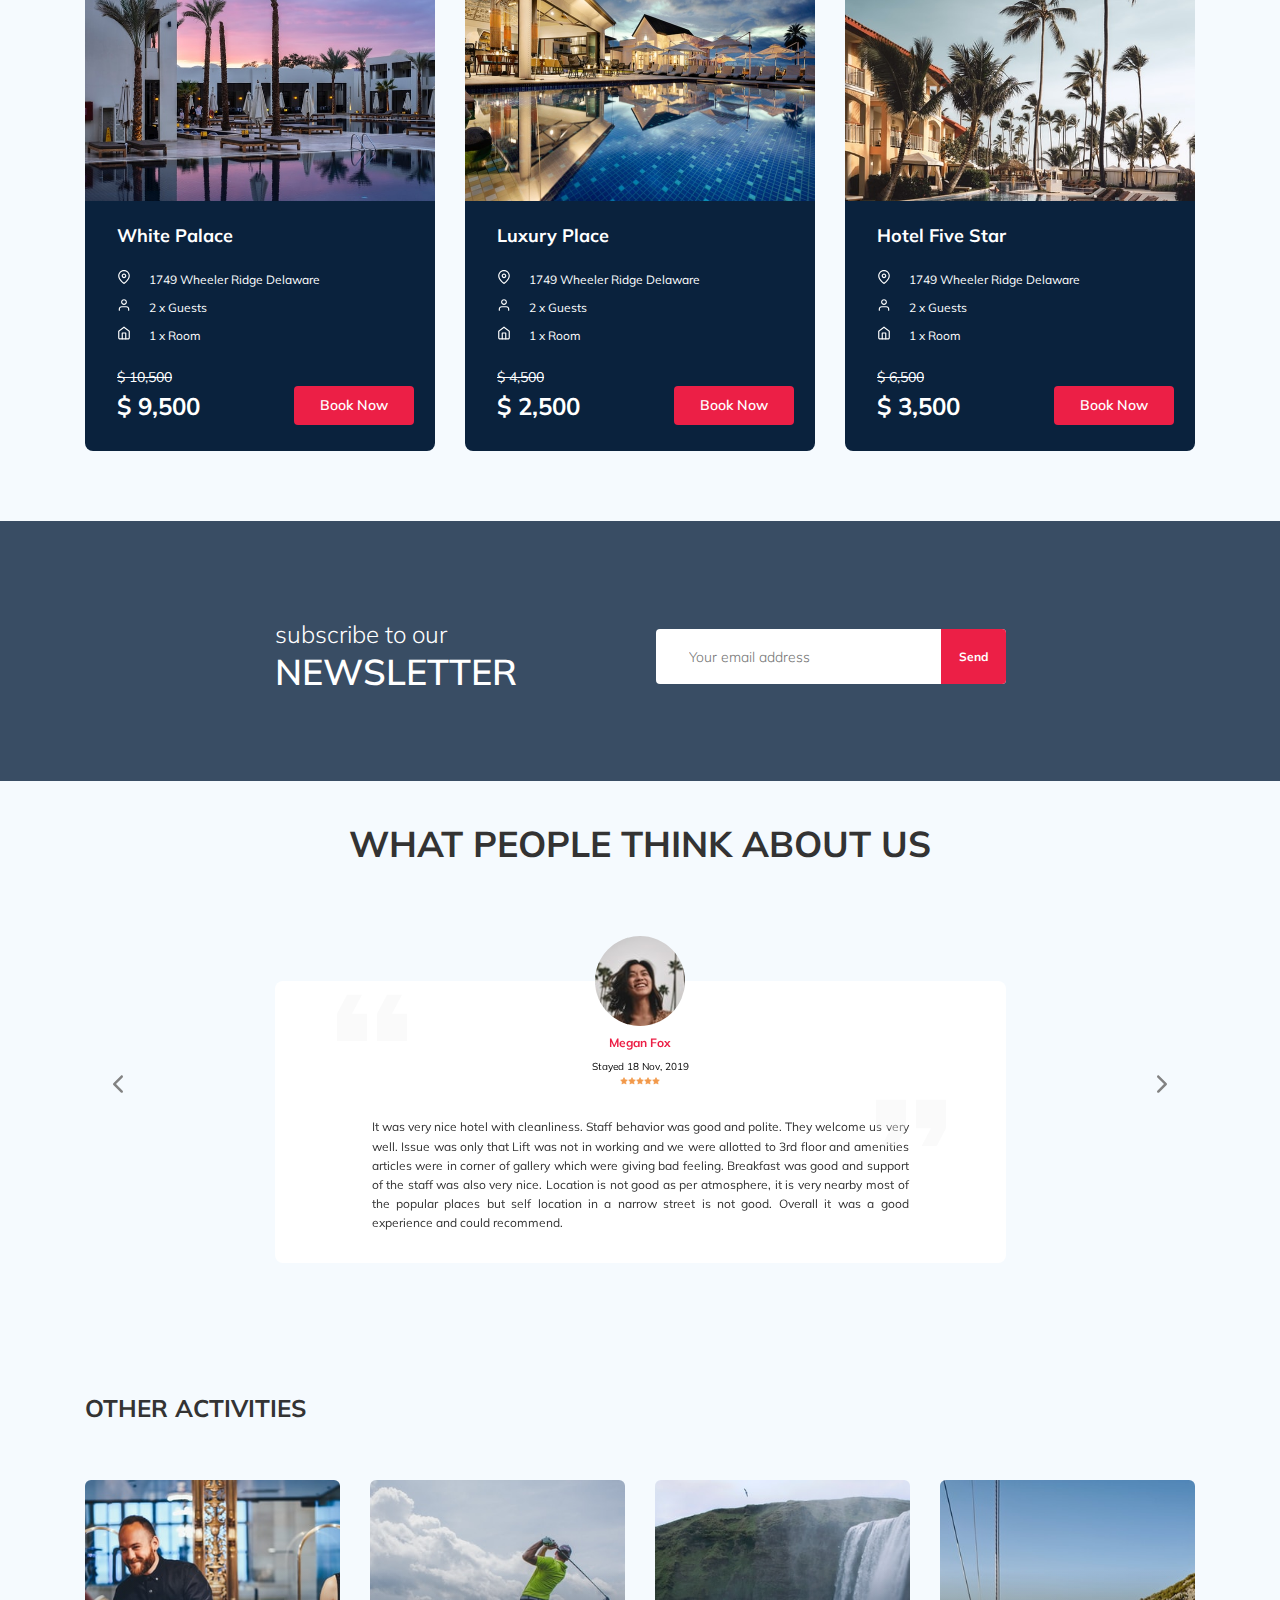
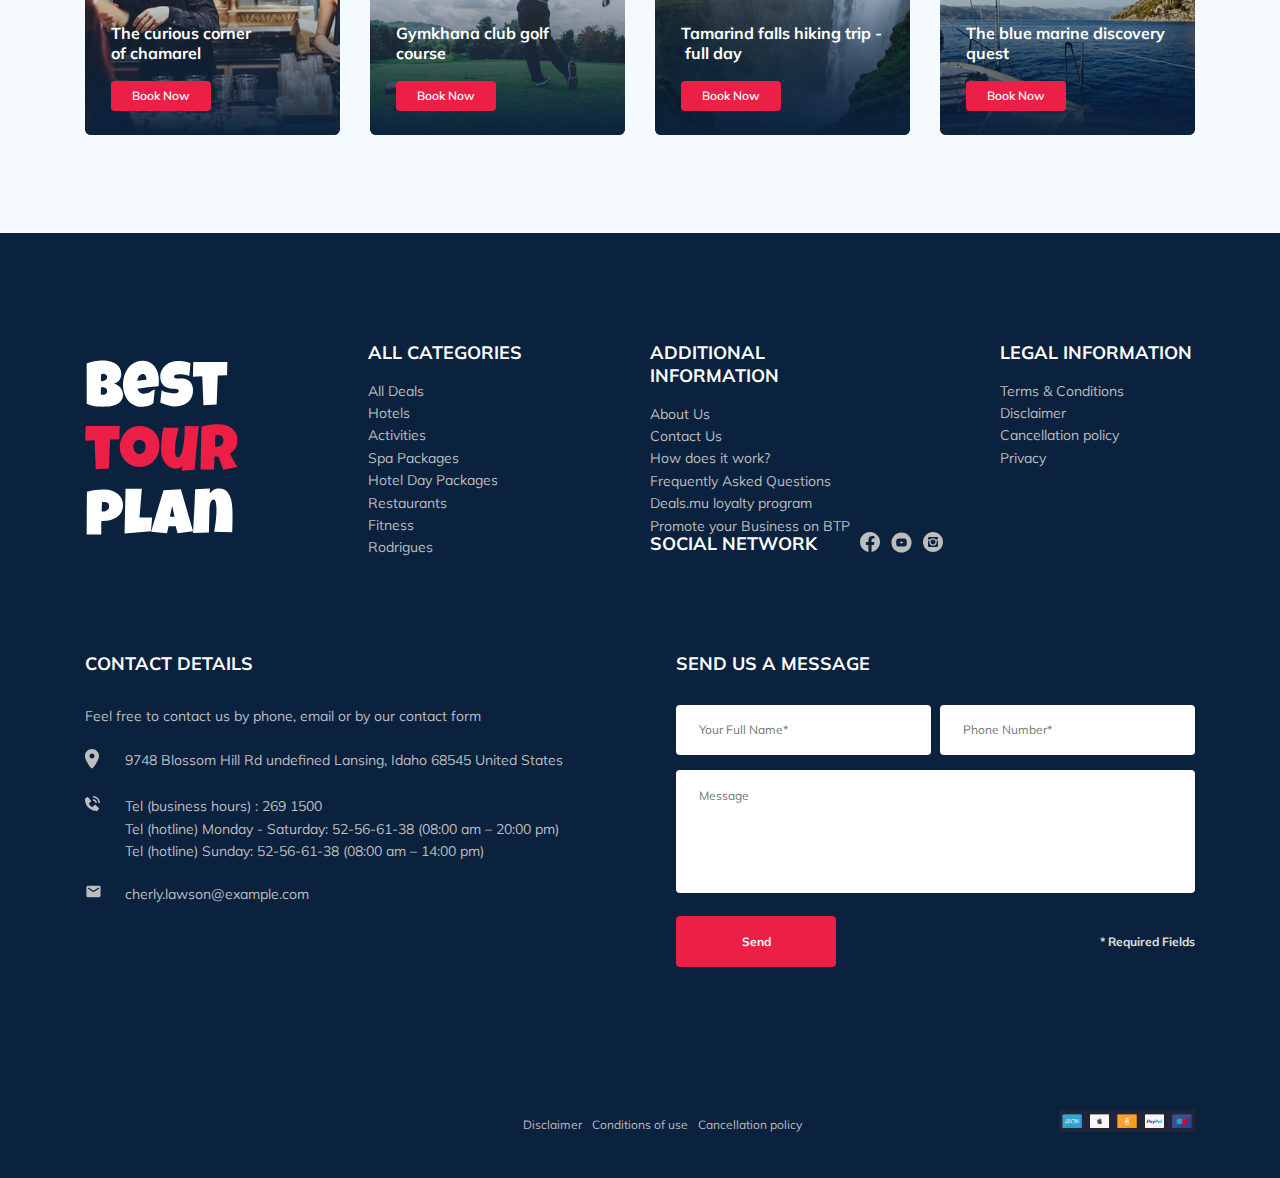
==== commit 8d60dd46: "create: add modal window" ====
--- a/index.html
+++ b/index.html
@@ -269,7 +269,9 @@
                 </a>
               </div>
               <!-- /.booking__call-center -->
-              <button class="button booking__button">View Other Options</button>
+              <button data-toggle="modal" class="button booking__button">
+                View Other Options
+              </button>
             </div>
             <!-- /.booking -->
             <div id="map" style="width: 347px; height: 213px"></div>
@@ -914,22 +916,25 @@
           <!-- /.footer__contact-details -->
           <div class="footer__contact-form">
             <h3 class="footer__title footer__title--mb-3">Send us a message</h3>
-            <form action="#" class="footer__form">
+            <form action="send.php" method="POST" class="footer__form">
               <input
                 type="text"
                 class="input footer__input"
                 placeholder="Your Full Name*"
+                name="name"
               />
               <input
                 type="text"
                 class="input footer__input"
                 placeholder="Phone Number*"
+                name="phone"
               />
               <textarea
-                class="footer__message"
+                class="message footer__message"
                 cols="30"
                 rows="10"
                 placeholder="Message"
+                name="message"
               ></textarea>
               <button class="button footer__button" type="submit">Send</button>
               <span class="footer__info">* Required Fields</span>
@@ -972,7 +977,49 @@
       <!-- /.container -->
     </section>
     <!-- /.footer -->
+    <div class="modal">
+      <div class="modal__overlay"></div>
+      <!-- /.modal__overlay -->
+      <div class="modal__dialog">
+        <a href="#" class="modal__close">
+          <img src="img/close.svg" alt="icon: close" />
+        </a>
+        <h3 class="modal__title modal__title--mb-3">Send us a message</h3>
+        <form action="send.php" method="POST" class="modal__form">
+          <input
+            type="text"
+            class="input modal__input"
+            placeholder="Your Full Name*"
+            name="name"
+          />
+          <input
+            type="text"
+            class="input modal__input"
+            placeholder="Phone Number*"
+            name="phone"
+          />
+          <input
+            type="text"
+            class="input modal__input"
+            placeholder="Email*"
+            name="email"
+          />
+          <textarea
+            class="message modal__message"
+            cols="30"
+            rows="10"
+            placeholder="Message"
+            name="message"
+          ></textarea>
+          <button class="button modal__button" type="submit">Send</button>
+          <span class="modal__info">* Required Fields</span>
+        </form>
+      </div>
+      <!-- /.modal__dialog -->
+    </div>
+    <!-- /.modal -->
     <script src="js/swiper-bundle.min.js"></script>
+    <script src="js/jquery-3.6.0.min.js"></script>
     <script src="https://ajax.googleapis.com/ajax/libs/jquery/1.11.0/jquery.min.js"></script>
     <script src="js/parallax.min.js"></script>
     <script src="js/mapbasics.js"></script>
--- a/css/style.css
+++ b/css/style.css
@@ -18,6 +18,50 @@
   max-width: 100%;
   -o-object-fit: cover;
      object-fit: cover;
+}
+
+.input {
+  background-color: #fff;
+  border-radius: 4px;
+  border: none;
+  padding: 0 23px;
+  font-style: normal;
+  font-weight: normal;
+  font-size: 12px;
+  line-height: 15px;
+  height: 50px;
+}
+
+.message {
+  background-color: #fff;
+  border-radius: 4px;
+  padding: 18px 23px;
+  border: none;
+  font-style: normal;
+  font-weight: normal;
+  font-size: 12px;
+  line-height: 15px;
+  resize: none;
+}
+
+.button {
+  min-width: 160px;
+  min-height: 50px;
+  padding: 18px;
+  font-style: normal;
+  font-weight: bold;
+  font-size: 12px;
+  line-height: 15px;
+  color: #fff;
+  background-color: #EC1F46;
+  border: none;
+  border-radius: 4px;
+  cursor: pointer;
+}
+
+.throwback {
+  text-decoration: none;
+  font-size: 12px;
 }
 
 /*! normalize.css v8.0.1 | MIT License | github.com/necolas/normalize.css */
@@ -1665,49 +1709,16 @@
 }
 
 .footer__input {
-  background-color: #fff;
-  border-radius: 4px;
-  border: none;
-  padding: 0 23px;
   width: 255px;
-  height: 50px;
   margin-bottom: 15px;
-  font-style: normal;
-  font-weight: normal;
-  font-size: 12px;
-  line-height: 15px;
 }
 
 .footer__message {
-  width: 539px;
-  height: 123px;
-  background-color: #fff;
-  border-radius: 4px;
-  padding: 18px 23px;
-  border: none;
   -ms-flex-preferred-size: 100%;
       flex-basis: 100%;
   margin-bottom: 23px;
-  font-style: normal;
-  font-weight: normal;
-  font-size: 12px;
-  line-height: 15px;
-  resize: none;
-}
-
-.footer__button {
-  min-width: 160px;
-  min-height: 50px;
-  padding: 18px;
-  font-style: normal;
-  font-weight: bold;
-  font-size: 12px;
-  line-height: 15px;
-  color: #fff;
-  background-color: #EC1F46;
-  border: none;
-  border-radius: 4px;
-  cursor: pointer;
+  width: 539px;
+  height: 123px;
 }
 
 .footer__info {
@@ -1766,6 +1777,100 @@
   height: 171px;
 }
 
+.modal__overlay {
+  position: fixed;
+  top: 0;
+  right: 0;
+  left: 0;
+  bottom: 0;
+  background-color: rgba(0, 143, 223, 0.39);
+  z-index: 100;
+  visibility: hidden;
+  opacity: 0;
+  -webkit-transition: opacity 0.2s;
+  transition: opacity 0.2s;
+}
+
+.modal__overlay--visible {
+  visibility: visible;
+  opacity: 1;
+}
+
+.modal__dialog {
+  position: fixed;
+  left: 50%;
+  top: 50%;
+  padding: 33px 88px;
+  max-width: 478px;
+  -webkit-transform: translate(-50%, -50%);
+          transform: translate(-50%, -50%);
+  background: #0A223D;
+  color: #fff;
+  border-radius: 8px;
+  z-index: 101;
+  visibility: hidden;
+  opacity: 0;
+  -webkit-transition: opacity 0.2s;
+  transition: opacity 0.2s;
+}
+
+.modal__dialog--visible {
+  visibility: visible;
+  opacity: 1;
+}
+
+.modal__close {
+  position: absolute;
+  right: 18px;
+  top: 17px;
+  text-decoration: none;
+  cursor: pointer;
+}
+
+.modal__input {
+  width: 100%;
+  margin-bottom: 15px;
+}
+
+.modal__message {
+  width: 100%;
+  max-height: 123px;
+  margin-bottom: 15px;
+}
+
+.modal__info {
+  font-style: normal;
+  font-weight: bold;
+  font-size: 12px;
+  line-height: 15px;
+  color: #E0E0E0;
+}
+
+.modal__title {
+  margin-top: 0;
+  margin-bottom: 15px;
+  font-style: normal;
+  font-weight: bold;
+  font-size: 18px;
+  line-height: 23px;
+  text-transform: uppercase;
+  text-align: center;
+}
+
+.modal__form {
+  display: -webkit-box;
+  display: -ms-flexbox;
+  display: flex;
+  -webkit-box-align: center;
+      -ms-flex-align: center;
+          align-items: center;
+  -webkit-box-pack: justify;
+      -ms-flex-pack: justify;
+          justify-content: space-between;
+  -ms-flex-wrap: wrap;
+      flex-wrap: wrap;
+}
+
 @media (min-width: 1201px) {
   .hotel-slider {
     margin-left: 0 !important;
@@ -1823,6 +1928,9 @@
   .footer__contact-details {
     width: 400px;
     height: 315px;
+  }
+  .modal__dialog {
+    top: 16%;
   }
 }
 
@@ -2160,6 +2268,8 @@
   }
   .navbar__search--mobile--visible {
     width: 243px;
+    margin-bottom: 20px;
+    margin-top: 20px;
   }
   .navbar-bottom {
     display: none;
@@ -2343,6 +2453,9 @@
   .footer__legal {
     width: 77%;
   }
+  .modal__dialog {
+    padding: 33px 50px;
+  }
 }
 
 @media (max-width: 576px) {
@@ -2622,6 +2735,18 @@
   .footer__link--text {
     font-size: 12px;
   }
+  .modal__dialog {
+    top: 17%;
+    padding: 30px 20px;
+  }
+  .modal__button {
+    min-width: 130px;
+    min-height: 40px;
+    padding: 15px;
+  }
+  .modal__info {
+    font-size: 10px;
+  }
 }
 
 @media (min-width: 320px) and (max-width: 480px) {
@@ -2867,5 +2992,27 @@
   .footer__link--text {
     font-size: 12px;
   }
+  .modal__dialog {
+    width: 255px;
+    top: 17%;
+    padding: 30px 20px;
+  }
+  .modal__button {
+    min-width: 110px;
+    height: 30px;
+    padding: 15px;
+  }
+  .modal__info {
+    font-size: 8px;
+  }
+  .modal__message {
+    height: 100px;
+  }
+  .modal__input {
+    height: 40px;
+  }
+  .modal__title {
+    font-size: 13px;
+  }
 }
 /*# sourceMappingURL=style.css.map */